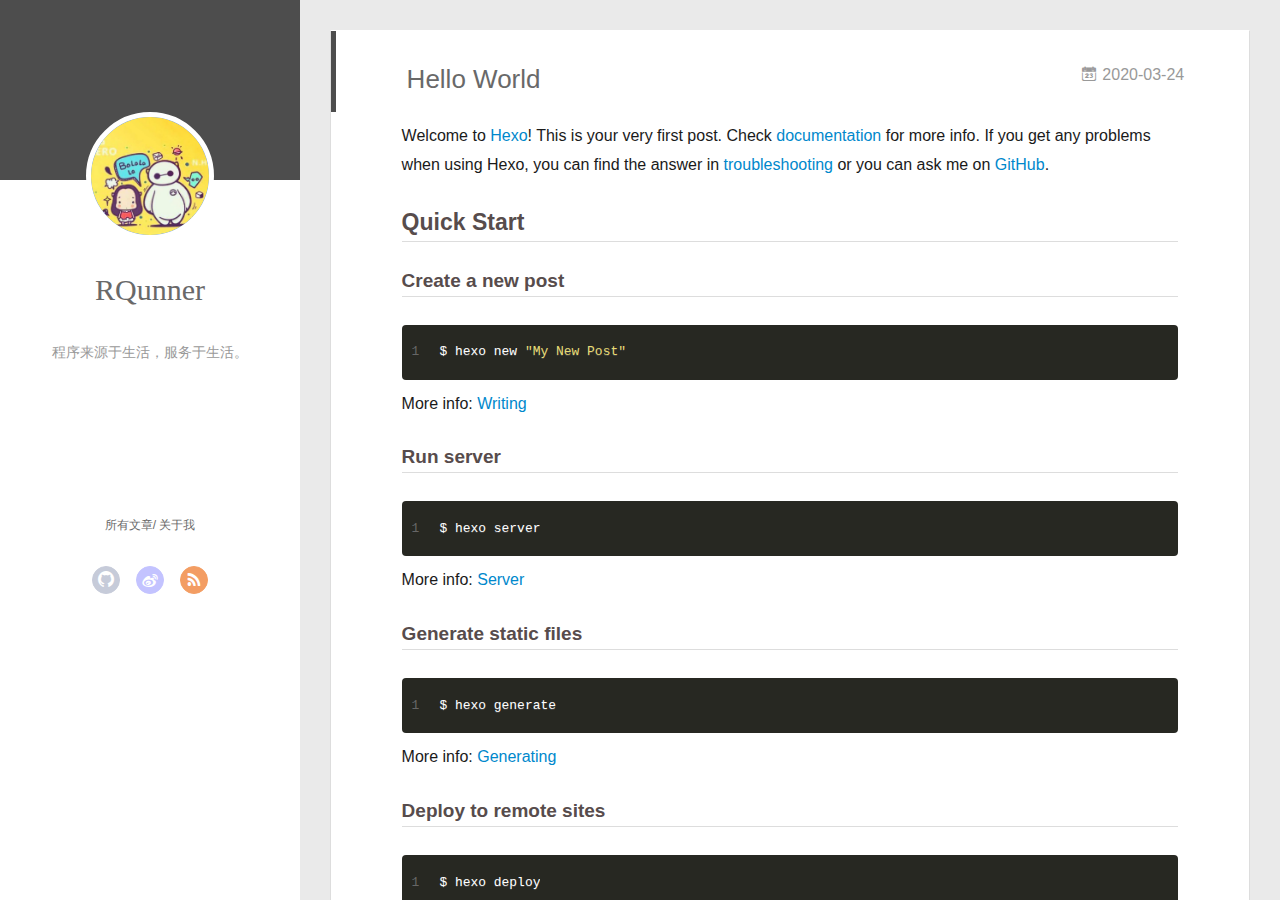
==== index.html @ 6fa1a035 "Site updated: 2020-03-24 21:52:52" ====
<!DOCTYPE html>
<html>
<head>
  <meta charset="utf-8">
  
  <meta name="renderer" content="webkit">
  <meta http-equiv="X-UA-Compatible" content="IE=edge" >
  <link rel="dns-prefetch" href="http://yoursite.com">
  <title>Qblog</title>
  <meta name="viewport" content="width=device-width, initial-scale=1, maximum-scale=1">
  <meta name="description" content="问心无愧，做自己该做的事情">
<meta property="og:type" content="website">
<meta property="og:title" content="Qblog">
<meta property="og:url" content="http://yoursite.com/index.html">
<meta property="og:site_name" content="Qblog">
<meta property="og:description" content="问心无愧，做自己该做的事情">
<meta property="article:author" content="RQunner">
<meta property="article:tag" content="Python">
<meta property="article:tag" content=" iOS">
<meta name="twitter:card" content="summary">
  
    <link rel="alternative" href="/atom.xml" title="Qblog" type="application/atom+xml">
  
  
    <link rel="icon" href="/assets/logo.jpeg">
  
  <link rel="stylesheet" type="text/css" href="/./main.0cf68a.css">
  <style type="text/css">
  
    #container.show {
      background: linear-gradient(200deg,#a0cfe4,#e8c37e);
    }
  </style>
  

  
<script>
var _hmt = _hmt || [];
(function() {
	var hm = document.createElement("script");
	hm.src = "https://hm.baidu.com/hm.js?a30844fa2bcbce0a9e001fe06cefeddf";
	var s = document.getElementsByTagName("script")[0]; 
	s.parentNode.insertBefore(hm, s);
})();
</script>


<meta name="generator" content="Hexo 4.2.0"></head>

<body>
  <div id="container" q-class="show:isCtnShow">
    <canvas id="anm-canvas" class="anm-canvas"></canvas>
    <div class="left-col" q-class="show:isShow">
      
<div class="overlay" style="background: #4d4d4d"></div>
<div class="intrude-less">
	<header id="header" class="inner">
		<a href="/" class="profilepic">
			<img src="/assets/logo.jpeg" class="js-avatar">
		</a>
		<hgroup>
		  <h1 class="header-author"><a href="/">RQunner</a></h1>
		</hgroup>
		
		<p class="header-subtitle">程序来源于生活，服务于生活。</p>
		

		<nav class="header-menu">
			<ul>
			
			</ul>
		</nav>
		<nav class="header-smart-menu">
    		
    			
    			<a q-on="click: openSlider(e, 'innerArchive')" href="javascript:void(0)">所有文章</a>
    			
            
    			
    			<a q-on="click: openSlider(e, 'aboutme')" href="javascript:void(0)">关于我</a>
    			
            
		</nav>
		<nav class="header-nav">
			<div class="social">
				
					<a class="github" target="_blank" href="https://github.com" title="github"><i class="icon-github"></i></a>
		        
					<a class="weibo" target="_blank" href="http://weibo.com" title="weibo"><i class="icon-weibo"></i></a>
		        
					<a class="rss" target="_blank" href="/atom.xml" title="rss"><i class="icon-rss"></i></a>
		        
			</div>
		</nav>
	</header>		
</div>

    </div>
    <div class="mid-col" q-class="show:isShow,hide:isShow|isFalse">
      
<nav id="mobile-nav">
  	<div class="overlay js-overlay" style="background: #4d4d4d"></div>
	<div class="btnctn js-mobile-btnctn">
  		<div class="slider-trigger list" q-on="click: openSlider(e)"><i class="icon icon-sort"></i></div>
	</div>
	<div class="intrude-less">
		<header id="header" class="inner">
			<div class="profilepic">
				<img src="/assets/logo.jpeg" class="js-avatar">
			</div>
			<hgroup>
			  <h1 class="header-author js-header-author">RQunner</h1>
			</hgroup>
			
			<p class="header-subtitle"><i class="icon icon-quo-left"></i>程序来源于生活，服务于生活。<i class="icon icon-quo-right"></i></p>
			
			
			
			
			
			<nav class="header-nav">
				<div class="social">
					
						<a class="github" target="_blank" href="https://github.com" title="github"><i class="icon-github"></i></a>
			        
						<a class="weibo" target="_blank" href="http://weibo.com" title="weibo"><i class="icon-weibo"></i></a>
			        
						<a class="rss" target="_blank" href="/atom.xml" title="rss"><i class="icon-rss"></i></a>
			        
				</div>
			</nav>

			<nav class="header-menu js-header-menu">
				<ul style="width: 50%">
				
				
				</ul>
			</nav>
		</header>				
	</div>
	<div class="mobile-mask" style="display:none" q-show="isShow"></div>
</nav>

      <div id="wrapper" class="body-wrap">
        <div class="menu-l">
          <div class="canvas-wrap">
            <canvas data-colors="#eaeaea" data-sectionHeight="100" data-contentId="js-content" id="myCanvas1" class="anm-canvas"></canvas>
          </div>
          <div id="js-content" class="content-ll">
            
  
    <article id="post-hello-world" class="article article-type-post  article-index" itemscope itemprop="blogPost">
  <div class="article-inner">
    
      <header class="article-header">
        
  
    <h1 itemprop="name">
      <a class="article-title" href="/2020/03/24/hello-world/">Hello World</a>
    </h1>
  

        
        <a href="/2020/03/24/hello-world/" class="archive-article-date">
  	<time datetime="2020-03-24T13:20:45.000Z" itemprop="datePublished"><i class="icon-calendar icon"></i>2020-03-24</time>
</a>
        
      </header>
    
    <div class="article-entry" itemprop="articleBody">
      
        <p>Welcome to <a href="https://hexo.io/" target="_blank" rel="noopener">Hexo</a>! This is your very first post. Check <a href="https://hexo.io/docs/" target="_blank" rel="noopener">documentation</a> for more info. If you get any problems when using Hexo, you can find the answer in <a href="https://hexo.io/docs/troubleshooting.html" target="_blank" rel="noopener">troubleshooting</a> or you can ask me on <a href="https://github.com/hexojs/hexo/issues" target="_blank" rel="noopener">GitHub</a>.</p>
<h2 id="Quick-Start"><a href="#Quick-Start" class="headerlink" title="Quick Start"></a>Quick Start</h2><h3 id="Create-a-new-post"><a href="#Create-a-new-post" class="headerlink" title="Create a new post"></a>Create a new post</h3><figure class="highlight bash"><table><tr><td class="gutter"><pre><span class="line">1</span><br></pre></td><td class="code"><pre><span class="line">$ hexo new <span class="string">"My New Post"</span></span><br></pre></td></tr></table></figure>

<p>More info: <a href="https://hexo.io/docs/writing.html" target="_blank" rel="noopener">Writing</a></p>
<h3 id="Run-server"><a href="#Run-server" class="headerlink" title="Run server"></a>Run server</h3><figure class="highlight bash"><table><tr><td class="gutter"><pre><span class="line">1</span><br></pre></td><td class="code"><pre><span class="line">$ hexo server</span><br></pre></td></tr></table></figure>

<p>More info: <a href="https://hexo.io/docs/server.html" target="_blank" rel="noopener">Server</a></p>
<h3 id="Generate-static-files"><a href="#Generate-static-files" class="headerlink" title="Generate static files"></a>Generate static files</h3><figure class="highlight bash"><table><tr><td class="gutter"><pre><span class="line">1</span><br></pre></td><td class="code"><pre><span class="line">$ hexo generate</span><br></pre></td></tr></table></figure>

<p>More info: <a href="https://hexo.io/docs/generating.html" target="_blank" rel="noopener">Generating</a></p>
<h3 id="Deploy-to-remote-sites"><a href="#Deploy-to-remote-sites" class="headerlink" title="Deploy to remote sites"></a>Deploy to remote sites</h3><figure class="highlight bash"><table><tr><td class="gutter"><pre><span class="line">1</span><br></pre></td><td class="code"><pre><span class="line">$ hexo deploy</span><br></pre></td></tr></table></figure>

<p>More info: <a href="https://hexo.io/docs/one-command-deployment.html" target="_blank" rel="noopener">Deployment</a></p>

      

      
    </div>
    <div class="article-info article-info-index">
      
      
      

      
        <p class="article-more-link">
          <a class="article-more-a" href="/2020/03/24/hello-world/">展开全文 >></a>
        </p>
      

      
      <div class="clearfix"></div>
    </div>
  </div>
</article>

<aside class="wrap-side-operation">
    <div class="mod-side-operation">
        
        <div class="jump-container" id="js-jump-container" style="display:none;">
            <a href="javascript:void(0)" class="mod-side-operation__jump-to-top">
                <i class="icon-font icon-back"></i>
            </a>
            <div id="js-jump-plan-container" class="jump-plan-container" style="top: -11px;">
                <i class="icon-font icon-plane jump-plane"></i>
            </div>
        </div>
        
        
    </div>
</aside>




  
  


          </div>
        </div>
      </div>
      <footer id="footer">
  <div class="outer">
    <div id="footer-info">
    	<div class="footer-left">
    		&copy; 2020 RQunner
    	</div>
      	<div class="footer-right">
      		<a href="http://hexo.io/" target="_blank">Hexo</a>  Theme <a href="https://github.com/litten/hexo-theme-yilia" target="_blank">Yilia</a> by Litten
      	</div>
    </div>
  </div>
</footer>
    </div>
    <script>
	var yiliaConfig = {
		mathjax: true,
		isHome: true,
		isPost: false,
		isArchive: false,
		isTag: false,
		isCategory: false,
		open_in_new: false,
		toc_hide_index: true,
		root: "/",
		innerArchive: true,
		showTags: false
	}
</script>

<script>!function(t){function n(e){if(r[e])return r[e].exports;var i=r[e]={exports:{},id:e,loaded:!1};return t[e].call(i.exports,i,i.exports,n),i.loaded=!0,i.exports}var r={};n.m=t,n.c=r,n.p="./",n(0)}([function(t,n,r){r(195),t.exports=r(191)},function(t,n,r){var e=r(3),i=r(52),o=r(27),u=r(28),c=r(53),f="prototype",a=function(t,n,r){var s,l,h,v,p=t&a.F,d=t&a.G,y=t&a.S,g=t&a.P,b=t&a.B,m=d?e:y?e[n]||(e[n]={}):(e[n]||{})[f],x=d?i:i[n]||(i[n]={}),w=x[f]||(x[f]={});d&&(r=n);for(s in r)l=!p&&m&&void 0!==m[s],h=(l?m:r)[s],v=b&&l?c(h,e):g&&"function"==typeof h?c(Function.call,h):h,m&&u(m,s,h,t&a.U),x[s]!=h&&o(x,s,v),g&&w[s]!=h&&(w[s]=h)};e.core=i,a.F=1,a.G=2,a.S=4,a.P=8,a.B=16,a.W=32,a.U=64,a.R=128,t.exports=a},function(t,n,r){var e=r(6);t.exports=function(t){if(!e(t))throw TypeError(t+" is not an object!");return t}},function(t,n){var r=t.exports="undefined"!=typeof window&&window.Math==Math?window:"undefined"!=typeof self&&self.Math==Math?self:Function("return this")();"number"==typeof __g&&(__g=r)},function(t,n){t.exports=function(t){try{return!!t()}catch(t){return!0}}},function(t,n){var r=t.exports="undefined"!=typeof window&&window.Math==Math?window:"undefined"!=typeof self&&self.Math==Math?self:Function("return this")();"number"==typeof __g&&(__g=r)},function(t,n){t.exports=function(t){return"object"==typeof t?null!==t:"function"==typeof t}},function(t,n,r){var e=r(126)("wks"),i=r(76),o=r(3).Symbol,u="function"==typeof o;(t.exports=function(t){return e[t]||(e[t]=u&&o[t]||(u?o:i)("Symbol."+t))}).store=e},function(t,n){var r={}.hasOwnProperty;t.exports=function(t,n){return r.call(t,n)}},function(t,n,r){var e=r(94),i=r(33);t.exports=function(t){return e(i(t))}},function(t,n,r){t.exports=!r(4)(function(){return 7!=Object.defineProperty({},"a",{get:function(){return 7}}).a})},function(t,n,r){var e=r(2),i=r(167),o=r(50),u=Object.defineProperty;n.f=r(10)?Object.defineProperty:function(t,n,r){if(e(t),n=o(n,!0),e(r),i)try{return u(t,n,r)}catch(t){}if("get"in r||"set"in r)throw TypeError("Accessors not supported!");return"value"in r&&(t[n]=r.value),t}},function(t,n,r){t.exports=!r(18)(function(){return 7!=Object.defineProperty({},"a",{get:function(){return 7}}).a})},function(t,n,r){var e=r(14),i=r(22);t.exports=r(12)?function(t,n,r){return e.f(t,n,i(1,r))}:function(t,n,r){return t[n]=r,t}},function(t,n,r){var e=r(20),i=r(58),o=r(42),u=Object.defineProperty;n.f=r(12)?Object.defineProperty:function(t,n,r){if(e(t),n=o(n,!0),e(r),i)try{return u(t,n,r)}catch(t){}if("get"in r||"set"in r)throw TypeError("Accessors not supported!");return"value"in r&&(t[n]=r.value),t}},function(t,n,r){var e=r(40)("wks"),i=r(23),o=r(5).Symbol,u="function"==typeof o;(t.exports=function(t){return e[t]||(e[t]=u&&o[t]||(u?o:i)("Symbol."+t))}).store=e},function(t,n,r){var e=r(67),i=Math.min;t.exports=function(t){return t>0?i(e(t),9007199254740991):0}},function(t,n,r){var e=r(46);t.exports=function(t){return Object(e(t))}},function(t,n){t.exports=function(t){try{return!!t()}catch(t){return!0}}},function(t,n,r){var e=r(63),i=r(34);t.exports=Object.keys||function(t){return e(t,i)}},function(t,n,r){var e=r(21);t.exports=function(t){if(!e(t))throw TypeError(t+" is not an object!");return t}},function(t,n){t.exports=function(t){return"object"==typeof t?null!==t:"function"==typeof t}},function(t,n){t.exports=function(t,n){return{enumerable:!(1&t),configurable:!(2&t),writable:!(4&t),value:n}}},function(t,n){var r=0,e=Math.random();t.exports=function(t){return"Symbol(".concat(void 0===t?"":t,")_",(++r+e).toString(36))}},function(t,n){var r={}.hasOwnProperty;t.exports=function(t,n){return r.call(t,n)}},function(t,n){var r=t.exports={version:"2.4.0"};"number"==typeof __e&&(__e=r)},function(t,n){t.exports=function(t){if("function"!=typeof t)throw TypeError(t+" is not a function!");return t}},function(t,n,r){var e=r(11),i=r(66);t.exports=r(10)?function(t,n,r){return e.f(t,n,i(1,r))}:function(t,n,r){return t[n]=r,t}},function(t,n,r){var e=r(3),i=r(27),o=r(24),u=r(76)("src"),c="toString",f=Function[c],a=(""+f).split(c);r(52).inspectSource=function(t){return f.call(t)},(t.exports=function(t,n,r,c){var f="function"==typeof r;f&&(o(r,"name")||i(r,"name",n)),t[n]!==r&&(f&&(o(r,u)||i(r,u,t[n]?""+t[n]:a.join(String(n)))),t===e?t[n]=r:c?t[n]?t[n]=r:i(t,n,r):(delete t[n],i(t,n,r)))})(Function.prototype,c,function(){return"function"==typeof this&&this[u]||f.call(this)})},function(t,n,r){var e=r(1),i=r(4),o=r(46),u=function(t,n,r,e){var i=String(o(t)),u="<"+n;return""!==r&&(u+=" "+r+'="'+String(e).replace(/"/g,"&quot;")+'"'),u+">"+i+"</"+n+">"};t.exports=function(t,n){var r={};r[t]=n(u),e(e.P+e.F*i(function(){var n=""[t]('"');return n!==n.toLowerCase()||n.split('"').length>3}),"String",r)}},function(t,n,r){var e=r(115),i=r(46);t.exports=function(t){return e(i(t))}},function(t,n,r){var e=r(116),i=r(66),o=r(30),u=r(50),c=r(24),f=r(167),a=Object.getOwnPropertyDescriptor;n.f=r(10)?a:function(t,n){if(t=o(t),n=u(n,!0),f)try{return a(t,n)}catch(t){}if(c(t,n))return i(!e.f.call(t,n),t[n])}},function(t,n,r){var e=r(24),i=r(17),o=r(145)("IE_PROTO"),u=Object.prototype;t.exports=Object.getPrototypeOf||function(t){return t=i(t),e(t,o)?t[o]:"function"==typeof t.constructor&&t instanceof t.constructor?t.constructor.prototype:t instanceof Object?u:null}},function(t,n){t.exports=function(t){if(void 0==t)throw TypeError("Can't call method on  "+t);return t}},function(t,n){t.exports="constructor,hasOwnProperty,isPrototypeOf,propertyIsEnumerable,toLocaleString,toString,valueOf".split(",")},function(t,n){t.exports={}},function(t,n){t.exports=!0},function(t,n){n.f={}.propertyIsEnumerable},function(t,n,r){var e=r(14).f,i=r(8),o=r(15)("toStringTag");t.exports=function(t,n,r){t&&!i(t=r?t:t.prototype,o)&&e(t,o,{configurable:!0,value:n})}},function(t,n,r){var e=r(40)("keys"),i=r(23);t.exports=function(t){return e[t]||(e[t]=i(t))}},function(t,n,r){var e=r(5),i="__core-js_shared__",o=e[i]||(e[i]={});t.exports=function(t){return o[t]||(o[t]={})}},function(t,n){var r=Math.ceil,e=Math.floor;t.exports=function(t){return isNaN(t=+t)?0:(t>0?e:r)(t)}},function(t,n,r){var e=r(21);t.exports=function(t,n){if(!e(t))return t;var r,i;if(n&&"function"==typeof(r=t.toString)&&!e(i=r.call(t)))return i;if("function"==typeof(r=t.valueOf)&&!e(i=r.call(t)))return i;if(!n&&"function"==typeof(r=t.toString)&&!e(i=r.call(t)))return i;throw TypeError("Can't convert object to primitive value")}},function(t,n,r){var e=r(5),i=r(25),o=r(36),u=r(44),c=r(14).f;t.exports=function(t){var n=i.Symbol||(i.Symbol=o?{}:e.Symbol||{});"_"==t.charAt(0)||t in n||c(n,t,{value:u.f(t)})}},function(t,n,r){n.f=r(15)},function(t,n){var r={}.toString;t.exports=function(t){return r.call(t).slice(8,-1)}},function(t,n){t.exports=function(t){if(void 0==t)throw TypeError("Can't call method on  "+t);return t}},function(t,n,r){var e=r(4);t.exports=function(t,n){return!!t&&e(function(){n?t.call(null,function(){},1):t.call(null)})}},function(t,n,r){var e=r(53),i=r(115),o=r(17),u=r(16),c=r(203);t.exports=function(t,n){var r=1==t,f=2==t,a=3==t,s=4==t,l=6==t,h=5==t||l,v=n||c;return function(n,c,p){for(var d,y,g=o(n),b=i(g),m=e(c,p,3),x=u(b.length),w=0,S=r?v(n,x):f?v(n,0):void 0;x>w;w++)if((h||w in b)&&(d=b[w],y=m(d,w,g),t))if(r)S[w]=y;else if(y)switch(t){case 3:return!0;case 5:return d;case 6:return w;case 2:S.push(d)}else if(s)return!1;return l?-1:a||s?s:S}}},function(t,n,r){var e=r(1),i=r(52),o=r(4);t.exports=function(t,n){var r=(i.Object||{})[t]||Object[t],u={};u[t]=n(r),e(e.S+e.F*o(function(){r(1)}),"Object",u)}},function(t,n,r){var e=r(6);t.exports=function(t,n){if(!e(t))return t;var r,i;if(n&&"function"==typeof(r=t.toString)&&!e(i=r.call(t)))return i;if("function"==typeof(r=t.valueOf)&&!e(i=r.call(t)))return i;if(!n&&"function"==typeof(r=t.toString)&&!e(i=r.call(t)))return i;throw TypeError("Can't convert object to primitive value")}},function(t,n,r){var e=r(5),i=r(25),o=r(91),u=r(13),c="prototype",f=function(t,n,r){var a,s,l,h=t&f.F,v=t&f.G,p=t&f.S,d=t&f.P,y=t&f.B,g=t&f.W,b=v?i:i[n]||(i[n]={}),m=b[c],x=v?e:p?e[n]:(e[n]||{})[c];v&&(r=n);for(a in r)(s=!h&&x&&void 0!==x[a])&&a in b||(l=s?x[a]:r[a],b[a]=v&&"function"!=typeof x[a]?r[a]:y&&s?o(l,e):g&&x[a]==l?function(t){var n=function(n,r,e){if(this instanceof t){switch(arguments.length){case 0:return new t;case 1:return new t(n);case 2:return new t(n,r)}return new t(n,r,e)}return t.apply(this,arguments)};return n[c]=t[c],n}(l):d&&"function"==typeof l?o(Function.call,l):l,d&&((b.virtual||(b.virtual={}))[a]=l,t&f.R&&m&&!m[a]&&u(m,a,l)))};f.F=1,f.G=2,f.S=4,f.P=8,f.B=16,f.W=32,f.U=64,f.R=128,t.exports=f},function(t,n){var r=t.exports={version:"2.4.0"};"number"==typeof __e&&(__e=r)},function(t,n,r){var e=r(26);t.exports=function(t,n,r){if(e(t),void 0===n)return t;switch(r){case 1:return function(r){return t.call(n,r)};case 2:return function(r,e){return t.call(n,r,e)};case 3:return function(r,e,i){return t.call(n,r,e,i)}}return function(){return t.apply(n,arguments)}}},function(t,n,r){var e=r(183),i=r(1),o=r(126)("metadata"),u=o.store||(o.store=new(r(186))),c=function(t,n,r){var i=u.get(t);if(!i){if(!r)return;u.set(t,i=new e)}var o=i.get(n);if(!o){if(!r)return;i.set(n,o=new e)}return o},f=function(t,n,r){var e=c(n,r,!1);return void 0!==e&&e.has(t)},a=function(t,n,r){var e=c(n,r,!1);return void 0===e?void 0:e.get(t)},s=function(t,n,r,e){c(r,e,!0).set(t,n)},l=function(t,n){var r=c(t,n,!1),e=[];return r&&r.forEach(function(t,n){e.push(n)}),e},h=function(t){return void 0===t||"symbol"==typeof t?t:String(t)},v=function(t){i(i.S,"Reflect",t)};t.exports={store:u,map:c,has:f,get:a,set:s,keys:l,key:h,exp:v}},function(t,n,r){"use strict";if(r(10)){var e=r(69),i=r(3),o=r(4),u=r(1),c=r(127),f=r(152),a=r(53),s=r(68),l=r(66),h=r(27),v=r(73),p=r(67),d=r(16),y=r(75),g=r(50),b=r(24),m=r(180),x=r(114),w=r(6),S=r(17),_=r(137),O=r(70),E=r(32),P=r(71).f,j=r(154),F=r(76),M=r(7),A=r(48),N=r(117),T=r(146),I=r(155),k=r(80),L=r(123),R=r(74),C=r(130),D=r(160),U=r(11),W=r(31),G=U.f,B=W.f,V=i.RangeError,z=i.TypeError,q=i.Uint8Array,K="ArrayBuffer",J="Shared"+K,Y="BYTES_PER_ELEMENT",H="prototype",$=Array[H],X=f.ArrayBuffer,Q=f.DataView,Z=A(0),tt=A(2),nt=A(3),rt=A(4),et=A(5),it=A(6),ot=N(!0),ut=N(!1),ct=I.values,ft=I.keys,at=I.entries,st=$.lastIndexOf,lt=$.reduce,ht=$.reduceRight,vt=$.join,pt=$.sort,dt=$.slice,yt=$.toString,gt=$.toLocaleString,bt=M("iterator"),mt=M("toStringTag"),xt=F("typed_constructor"),wt=F("def_constructor"),St=c.CONSTR,_t=c.TYPED,Ot=c.VIEW,Et="Wrong length!",Pt=A(1,function(t,n){return Tt(T(t,t[wt]),n)}),jt=o(function(){return 1===new q(new Uint16Array([1]).buffer)[0]}),Ft=!!q&&!!q[H].set&&o(function(){new q(1).set({})}),Mt=function(t,n){if(void 0===t)throw z(Et);var r=+t,e=d(t);if(n&&!m(r,e))throw V(Et);return e},At=function(t,n){var r=p(t);if(r<0||r%n)throw V("Wrong offset!");return r},Nt=function(t){if(w(t)&&_t in t)return t;throw z(t+" is not a typed array!")},Tt=function(t,n){if(!(w(t)&&xt in t))throw z("It is not a typed array constructor!");return new t(n)},It=function(t,n){return kt(T(t,t[wt]),n)},kt=function(t,n){for(var r=0,e=n.length,i=Tt(t,e);e>r;)i[r]=n[r++];return i},Lt=function(t,n,r){G(t,n,{get:function(){return this._d[r]}})},Rt=function(t){var n,r,e,i,o,u,c=S(t),f=arguments.length,s=f>1?arguments[1]:void 0,l=void 0!==s,h=j(c);if(void 0!=h&&!_(h)){for(u=h.call(c),e=[],n=0;!(o=u.next()).done;n++)e.push(o.value);c=e}for(l&&f>2&&(s=a(s,arguments[2],2)),n=0,r=d(c.length),i=Tt(this,r);r>n;n++)i[n]=l?s(c[n],n):c[n];return i},Ct=function(){for(var t=0,n=arguments.length,r=Tt(this,n);n>t;)r[t]=arguments[t++];return r},Dt=!!q&&o(function(){gt.call(new q(1))}),Ut=function(){return gt.apply(Dt?dt.call(Nt(this)):Nt(this),arguments)},Wt={copyWithin:function(t,n){return D.call(Nt(this),t,n,arguments.length>2?arguments[2]:void 0)},every:function(t){return rt(Nt(this),t,arguments.length>1?arguments[1]:void 0)},fill:function(t){return C.apply(Nt(this),arguments)},filter:function(t){return It(this,tt(Nt(this),t,arguments.length>1?arguments[1]:void 0))},find:function(t){return et(Nt(this),t,arguments.length>1?arguments[1]:void 0)},findIndex:function(t){return it(Nt(this),t,arguments.length>1?arguments[1]:void 0)},forEach:function(t){Z(Nt(this),t,arguments.length>1?arguments[1]:void 0)},indexOf:function(t){return ut(Nt(this),t,arguments.length>1?arguments[1]:void 0)},includes:function(t){return ot(Nt(this),t,arguments.length>1?arguments[1]:void 0)},join:function(t){return vt.apply(Nt(this),arguments)},lastIndexOf:function(t){return st.apply(Nt(this),arguments)},map:function(t){return Pt(Nt(this),t,arguments.length>1?arguments[1]:void 0)},reduce:function(t){return lt.apply(Nt(this),arguments)},reduceRight:function(t){return ht.apply(Nt(this),arguments)},reverse:function(){for(var t,n=this,r=Nt(n).length,e=Math.floor(r/2),i=0;i<e;)t=n[i],n[i++]=n[--r],n[r]=t;return n},some:function(t){return nt(Nt(this),t,arguments.length>1?arguments[1]:void 0)},sort:function(t){return pt.call(Nt(this),t)},subarray:function(t,n){var r=Nt(this),e=r.length,i=y(t,e);return new(T(r,r[wt]))(r.buffer,r.byteOffset+i*r.BYTES_PER_ELEMENT,d((void 0===n?e:y(n,e))-i))}},Gt=function(t,n){return It(this,dt.call(Nt(this),t,n))},Bt=function(t){Nt(this);var n=At(arguments[1],1),r=this.length,e=S(t),i=d(e.length),o=0;if(i+n>r)throw V(Et);for(;o<i;)this[n+o]=e[o++]},Vt={entries:function(){return at.call(Nt(this))},keys:function(){return ft.call(Nt(this))},values:function(){return ct.call(Nt(this))}},zt=function(t,n){return w(t)&&t[_t]&&"symbol"!=typeof n&&n in t&&String(+n)==String(n)},qt=function(t,n){return zt(t,n=g(n,!0))?l(2,t[n]):B(t,n)},Kt=function(t,n,r){return!(zt(t,n=g(n,!0))&&w(r)&&b(r,"value"))||b(r,"get")||b(r,"set")||r.configurable||b(r,"writable")&&!r.writable||b(r,"enumerable")&&!r.enumerable?G(t,n,r):(t[n]=r.value,t)};St||(W.f=qt,U.f=Kt),u(u.S+u.F*!St,"Object",{getOwnPropertyDescriptor:qt,defineProperty:Kt}),o(function(){yt.call({})})&&(yt=gt=function(){return vt.call(this)});var Jt=v({},Wt);v(Jt,Vt),h(Jt,bt,Vt.values),v(Jt,{slice:Gt,set:Bt,constructor:function(){},toString:yt,toLocaleString:Ut}),Lt(Jt,"buffer","b"),Lt(Jt,"byteOffset","o"),Lt(Jt,"byteLength","l"),Lt(Jt,"length","e"),G(Jt,mt,{get:function(){return this[_t]}}),t.exports=function(t,n,r,f){f=!!f;var a=t+(f?"Clamped":"")+"Array",l="Uint8Array"!=a,v="get"+t,p="set"+t,y=i[a],g=y||{},b=y&&E(y),m=!y||!c.ABV,S={},_=y&&y[H],j=function(t,r){var e=t._d;return e.v[v](r*n+e.o,jt)},F=function(t,r,e){var i=t._d;f&&(e=(e=Math.round(e))<0?0:e>255?255:255&e),i.v[p](r*n+i.o,e,jt)},M=function(t,n){G(t,n,{get:function(){return j(this,n)},set:function(t){return F(this,n,t)},enumerable:!0})};m?(y=r(function(t,r,e,i){s(t,y,a,"_d");var o,u,c,f,l=0,v=0;if(w(r)){if(!(r instanceof X||(f=x(r))==K||f==J))return _t in r?kt(y,r):Rt.call(y,r);o=r,v=At(e,n);var p=r.byteLength;if(void 0===i){if(p%n)throw V(Et);if((u=p-v)<0)throw V(Et)}else if((u=d(i)*n)+v>p)throw V(Et);c=u/n}else c=Mt(r,!0),u=c*n,o=new X(u);for(h(t,"_d",{b:o,o:v,l:u,e:c,v:new Q(o)});l<c;)M(t,l++)}),_=y[H]=O(Jt),h(_,"constructor",y)):L(function(t){new y(null),new y(t)},!0)||(y=r(function(t,r,e,i){s(t,y,a);var o;return w(r)?r instanceof X||(o=x(r))==K||o==J?void 0!==i?new g(r,At(e,n),i):void 0!==e?new g(r,At(e,n)):new g(r):_t in r?kt(y,r):Rt.call(y,r):new g(Mt(r,l))}),Z(b!==Function.prototype?P(g).concat(P(b)):P(g),function(t){t in y||h(y,t,g[t])}),y[H]=_,e||(_.constructor=y));var A=_[bt],N=!!A&&("values"==A.name||void 0==A.name),T=Vt.values;h(y,xt,!0),h(_,_t,a),h(_,Ot,!0),h(_,wt,y),(f?new y(1)[mt]==a:mt in _)||G(_,mt,{get:function(){return a}}),S[a]=y,u(u.G+u.W+u.F*(y!=g),S),u(u.S,a,{BYTES_PER_ELEMENT:n,from:Rt,of:Ct}),Y in _||h(_,Y,n),u(u.P,a,Wt),R(a),u(u.P+u.F*Ft,a,{set:Bt}),u(u.P+u.F*!N,a,Vt),u(u.P+u.F*(_.toString!=yt),a,{toString:yt}),u(u.P+u.F*o(function(){new y(1).slice()}),a,{slice:Gt}),u(u.P+u.F*(o(function(){return[1,2].toLocaleString()!=new y([1,2]).toLocaleString()})||!o(function(){_.toLocaleString.call([1,2])})),a,{toLocaleString:Ut}),k[a]=N?A:T,e||N||h(_,bt,T)}}else t.exports=function(){}},function(t,n){var r={}.toString;t.exports=function(t){return r.call(t).slice(8,-1)}},function(t,n,r){var e=r(21),i=r(5).document,o=e(i)&&e(i.createElement);t.exports=function(t){return o?i.createElement(t):{}}},function(t,n,r){t.exports=!r(12)&&!r(18)(function(){return 7!=Object.defineProperty(r(57)("div"),"a",{get:function(){return 7}}).a})},function(t,n,r){"use strict";var e=r(36),i=r(51),o=r(64),u=r(13),c=r(8),f=r(35),a=r(96),s=r(38),l=r(103),h=r(15)("iterator"),v=!([].keys&&"next"in[].keys()),p="keys",d="values",y=function(){return this};t.exports=function(t,n,r,g,b,m,x){a(r,n,g);var w,S,_,O=function(t){if(!v&&t in F)return F[t];switch(t){case p:case d:return function(){return new r(this,t)}}return function(){return new r(this,t)}},E=n+" Iterator",P=b==d,j=!1,F=t.prototype,M=F[h]||F["@@iterator"]||b&&F[b],A=M||O(b),N=b?P?O("entries"):A:void 0,T="Array"==n?F.entries||M:M;if(T&&(_=l(T.call(new t)))!==Object.prototype&&(s(_,E,!0),e||c(_,h)||u(_,h,y)),P&&M&&M.name!==d&&(j=!0,A=function(){return M.call(this)}),e&&!x||!v&&!j&&F[h]||u(F,h,A),f[n]=A,f[E]=y,b)if(w={values:P?A:O(d),keys:m?A:O(p),entries:N},x)for(S in w)S in F||o(F,S,w[S]);else i(i.P+i.F*(v||j),n,w);return w}},function(t,n,r){var e=r(20),i=r(100),o=r(34),u=r(39)("IE_PROTO"),c=function(){},f="prototype",a=function(){var t,n=r(57)("iframe"),e=o.length;for(n.style.display="none",r(93).appendChild(n),n.src="javascript:",t=n.contentWindow.document,t.open(),t.write("<script>document.F=Object<\/script>"),t.close(),a=t.F;e--;)delete a[f][o[e]];return a()};t.exports=Object.create||function(t,n){var r;return null!==t?(c[f]=e(t),r=new c,c[f]=null,r[u]=t):r=a(),void 0===n?r:i(r,n)}},function(t,n,r){var e=r(63),i=r(34).concat("length","prototype");n.f=Object.getOwnPropertyNames||function(t){return e(t,i)}},function(t,n){n.f=Object.getOwnPropertySymbols},function(t,n,r){var e=r(8),i=r(9),o=r(90)(!1),u=r(39)("IE_PROTO");t.exports=function(t,n){var r,c=i(t),f=0,a=[];for(r in c)r!=u&&e(c,r)&&a.push(r);for(;n.length>f;)e(c,r=n[f++])&&(~o(a,r)||a.push(r));return a}},function(t,n,r){t.exports=r(13)},function(t,n,r){var e=r(76)("meta"),i=r(6),o=r(24),u=r(11).f,c=0,f=Object.isExtensible||function(){return!0},a=!r(4)(function(){return f(Object.preventExtensions({}))}),s=function(t){u(t,e,{value:{i:"O"+ ++c,w:{}}})},l=function(t,n){if(!i(t))return"symbol"==typeof t?t:("string"==typeof t?"S":"P")+t;if(!o(t,e)){if(!f(t))return"F";if(!n)return"E";s(t)}return t[e].i},h=function(t,n){if(!o(t,e)){if(!f(t))return!0;if(!n)return!1;s(t)}return t[e].w},v=function(t){return a&&p.NEED&&f(t)&&!o(t,e)&&s(t),t},p=t.exports={KEY:e,NEED:!1,fastKey:l,getWeak:h,onFreeze:v}},function(t,n){t.exports=function(t,n){return{enumerable:!(1&t),configurable:!(2&t),writable:!(4&t),value:n}}},function(t,n){var r=Math.ceil,e=Math.floor;t.exports=function(t){return isNaN(t=+t)?0:(t>0?e:r)(t)}},function(t,n){t.exports=function(t,n,r,e){if(!(t instanceof n)||void 0!==e&&e in t)throw TypeError(r+": incorrect invocation!");return t}},function(t,n){t.exports=!1},function(t,n,r){var e=r(2),i=r(173),o=r(133),u=r(145)("IE_PROTO"),c=function(){},f="prototype",a=function(){var t,n=r(132)("iframe"),e=o.length;for(n.style.display="none",r(135).appendChild(n),n.src="javascript:",t=n.contentWindow.document,t.open(),t.write("<script>document.F=Object<\/script>"),t.close(),a=t.F;e--;)delete a[f][o[e]];return a()};t.exports=Object.create||function(t,n){var r;return null!==t?(c[f]=e(t),r=new c,c[f]=null,r[u]=t):r=a(),void 0===n?r:i(r,n)}},function(t,n,r){var e=r(175),i=r(133).concat("length","prototype");n.f=Object.getOwnPropertyNames||function(t){return e(t,i)}},function(t,n,r){var e=r(175),i=r(133);t.exports=Object.keys||function(t){return e(t,i)}},function(t,n,r){var e=r(28);t.exports=function(t,n,r){for(var i in n)e(t,i,n[i],r);return t}},function(t,n,r){"use strict";var e=r(3),i=r(11),o=r(10),u=r(7)("species");t.exports=function(t){var n=e[t];o&&n&&!n[u]&&i.f(n,u,{configurable:!0,get:function(){return this}})}},function(t,n,r){var e=r(67),i=Math.max,o=Math.min;t.exports=function(t,n){return t=e(t),t<0?i(t+n,0):o(t,n)}},function(t,n){var r=0,e=Math.random();t.exports=function(t){return"Symbol(".concat(void 0===t?"":t,")_",(++r+e).toString(36))}},function(t,n,r){var e=r(33);t.exports=function(t){return Object(e(t))}},function(t,n,r){var e=r(7)("unscopables"),i=Array.prototype;void 0==i[e]&&r(27)(i,e,{}),t.exports=function(t){i[e][t]=!0}},function(t,n,r){var e=r(53),i=r(169),o=r(137),u=r(2),c=r(16),f=r(154),a={},s={},n=t.exports=function(t,n,r,l,h){var v,p,d,y,g=h?function(){return t}:f(t),b=e(r,l,n?2:1),m=0;if("function"!=typeof g)throw TypeError(t+" is not iterable!");if(o(g)){for(v=c(t.length);v>m;m++)if((y=n?b(u(p=t[m])[0],p[1]):b(t[m]))===a||y===s)return y}else for(d=g.call(t);!(p=d.next()).done;)if((y=i(d,b,p.value,n))===a||y===s)return y};n.BREAK=a,n.RETURN=s},function(t,n){t.exports={}},function(t,n,r){var e=r(11).f,i=r(24),o=r(7)("toStringTag");t.exports=function(t,n,r){t&&!i(t=r?t:t.prototype,o)&&e(t,o,{configurable:!0,value:n})}},function(t,n,r){var e=r(1),i=r(46),o=r(4),u=r(150),c="["+u+"]",f="​",a=RegExp("^"+c+c+"*"),s=RegExp(c+c+"*$"),l=function(t,n,r){var i={},c=o(function(){return!!u[t]()||f[t]()!=f}),a=i[t]=c?n(h):u[t];r&&(i[r]=a),e(e.P+e.F*c,"String",i)},h=l.trim=function(t,n){return t=String(i(t)),1&n&&(t=t.replace(a,"")),2&n&&(t=t.replace(s,"")),t};t.exports=l},function(t,n,r){t.exports={default:r(86),__esModule:!0}},function(t,n,r){t.exports={default:r(87),__esModule:!0}},function(t,n,r){"use strict";function e(t){return t&&t.__esModule?t:{default:t}}n.__esModule=!0;var i=r(84),o=e(i),u=r(83),c=e(u),f="function"==typeof c.default&&"symbol"==typeof o.default?function(t){return typeof t}:function(t){return t&&"function"==typeof c.default&&t.constructor===c.default&&t!==c.default.prototype?"symbol":typeof t};n.default="function"==typeof c.default&&"symbol"===f(o.default)?function(t){return void 0===t?"undefined":f(t)}:function(t){return t&&"function"==typeof c.default&&t.constructor===c.default&&t!==c.default.prototype?"symbol":void 0===t?"undefined":f(t)}},function(t,n,r){r(110),r(108),r(111),r(112),t.exports=r(25).Symbol},function(t,n,r){r(109),r(113),t.exports=r(44).f("iterator")},function(t,n){t.exports=function(t){if("function"!=typeof t)throw TypeError(t+" is not a function!");return t}},function(t,n){t.exports=function(){}},function(t,n,r){var e=r(9),i=r(106),o=r(105);t.exports=function(t){return function(n,r,u){var c,f=e(n),a=i(f.length),s=o(u,a);if(t&&r!=r){for(;a>s;)if((c=f[s++])!=c)return!0}else for(;a>s;s++)if((t||s in f)&&f[s]===r)return t||s||0;return!t&&-1}}},function(t,n,r){var e=r(88);t.exports=function(t,n,r){if(e(t),void 0===n)return t;switch(r){case 1:return function(r){return t.call(n,r)};case 2:return function(r,e){return t.call(n,r,e)};case 3:return function(r,e,i){return t.call(n,r,e,i)}}return function(){return t.apply(n,arguments)}}},function(t,n,r){var e=r(19),i=r(62),o=r(37);t.exports=function(t){var n=e(t),r=i.f;if(r)for(var u,c=r(t),f=o.f,a=0;c.length>a;)f.call(t,u=c[a++])&&n.push(u);return n}},function(t,n,r){t.exports=r(5).document&&document.documentElement},function(t,n,r){var e=r(56);t.exports=Object("z").propertyIsEnumerable(0)?Object:function(t){return"String"==e(t)?t.split(""):Object(t)}},function(t,n,r){var e=r(56);t.exports=Array.isArray||function(t){return"Array"==e(t)}},function(t,n,r){"use strict";var e=r(60),i=r(22),o=r(38),u={};r(13)(u,r(15)("iterator"),function(){return this}),t.exports=function(t,n,r){t.prototype=e(u,{next:i(1,r)}),o(t,n+" Iterator")}},function(t,n){t.exports=function(t,n){return{value:n,done:!!t}}},function(t,n,r){var e=r(19),i=r(9);t.exports=function(t,n){for(var r,o=i(t),u=e(o),c=u.length,f=0;c>f;)if(o[r=u[f++]]===n)return r}},function(t,n,r){var e=r(23)("meta"),i=r(21),o=r(8),u=r(14).f,c=0,f=Object.isExtensible||function(){return!0},a=!r(18)(function(){return f(Object.preventExtensions({}))}),s=function(t){u(t,e,{value:{i:"O"+ ++c,w:{}}})},l=function(t,n){if(!i(t))return"symbol"==typeof t?t:("string"==typeof t?"S":"P")+t;if(!o(t,e)){if(!f(t))return"F";if(!n)return"E";s(t)}return t[e].i},h=function(t,n){if(!o(t,e)){if(!f(t))return!0;if(!n)return!1;s(t)}return t[e].w},v=function(t){return a&&p.NEED&&f(t)&&!o(t,e)&&s(t),t},p=t.exports={KEY:e,NEED:!1,fastKey:l,getWeak:h,onFreeze:v}},function(t,n,r){var e=r(14),i=r(20),o=r(19);t.exports=r(12)?Object.defineProperties:function(t,n){i(t);for(var r,u=o(n),c=u.length,f=0;c>f;)e.f(t,r=u[f++],n[r]);return t}},function(t,n,r){var e=r(37),i=r(22),o=r(9),u=r(42),c=r(8),f=r(58),a=Object.getOwnPropertyDescriptor;n.f=r(12)?a:function(t,n){if(t=o(t),n=u(n,!0),f)try{return a(t,n)}catch(t){}if(c(t,n))return i(!e.f.call(t,n),t[n])}},function(t,n,r){var e=r(9),i=r(61).f,o={}.toString,u="object"==typeof window&&window&&Object.getOwnPropertyNames?Object.getOwnPropertyNames(window):[],c=function(t){try{return i(t)}catch(t){return u.slice()}};t.exports.f=function(t){return u&&"[object Window]"==o.call(t)?c(t):i(e(t))}},function(t,n,r){var e=r(8),i=r(77),o=r(39)("IE_PROTO"),u=Object.prototype;t.exports=Object.getPrototypeOf||function(t){return t=i(t),e(t,o)?t[o]:"function"==typeof t.constructor&&t instanceof t.constructor?t.constructor.prototype:t instanceof Object?u:null}},function(t,n,r){var e=r(41),i=r(33);t.exports=function(t){return function(n,r){var o,u,c=String(i(n)),f=e(r),a=c.length;return f<0||f>=a?t?"":void 0:(o=c.charCodeAt(f),o<55296||o>56319||f+1===a||(u=c.charCodeAt(f+1))<56320||u>57343?t?c.charAt(f):o:t?c.slice(f,f+2):u-56320+(o-55296<<10)+65536)}}},function(t,n,r){var e=r(41),i=Math.max,o=Math.min;t.exports=function(t,n){return t=e(t),t<0?i(t+n,0):o(t,n)}},function(t,n,r){var e=r(41),i=Math.min;t.exports=function(t){return t>0?i(e(t),9007199254740991):0}},function(t,n,r){"use strict";var e=r(89),i=r(97),o=r(35),u=r(9);t.exports=r(59)(Array,"Array",function(t,n){this._t=u(t),this._i=0,this._k=n},function(){var t=this._t,n=this._k,r=this._i++;return!t||r>=t.length?(this._t=void 0,i(1)):"keys"==n?i(0,r):"values"==n?i(0,t[r]):i(0,[r,t[r]])},"values"),o.Arguments=o.Array,e("keys"),e("values"),e("entries")},function(t,n){},function(t,n,r){"use strict";var e=r(104)(!0);r(59)(String,"String",function(t){this._t=String(t),this._i=0},function(){var t,n=this._t,r=this._i;return r>=n.length?{value:void 0,done:!0}:(t=e(n,r),this._i+=t.length,{value:t,done:!1})})},function(t,n,r){"use strict";var e=r(5),i=r(8),o=r(12),u=r(51),c=r(64),f=r(99).KEY,a=r(18),s=r(40),l=r(38),h=r(23),v=r(15),p=r(44),d=r(43),y=r(98),g=r(92),b=r(95),m=r(20),x=r(9),w=r(42),S=r(22),_=r(60),O=r(102),E=r(101),P=r(14),j=r(19),F=E.f,M=P.f,A=O.f,N=e.Symbol,T=e.JSON,I=T&&T.stringify,k="prototype",L=v("_hidden"),R=v("toPrimitive"),C={}.propertyIsEnumerable,D=s("symbol-registry"),U=s("symbols"),W=s("op-symbols"),G=Object[k],B="function"==typeof N,V=e.QObject,z=!V||!V[k]||!V[k].findChild,q=o&&a(function(){return 7!=_(M({},"a",{get:function(){return M(this,"a",{value:7}).a}})).a})?function(t,n,r){var e=F(G,n);e&&delete G[n],M(t,n,r),e&&t!==G&&M(G,n,e)}:M,K=function(t){var n=U[t]=_(N[k]);return n._k=t,n},J=B&&"symbol"==typeof N.iterator?function(t){return"symbol"==typeof t}:function(t){return t instanceof N},Y=function(t,n,r){return t===G&&Y(W,n,r),m(t),n=w(n,!0),m(r),i(U,n)?(r.enumerable?(i(t,L)&&t[L][n]&&(t[L][n]=!1),r=_(r,{enumerable:S(0,!1)})):(i(t,L)||M(t,L,S(1,{})),t[L][n]=!0),q(t,n,r)):M(t,n,r)},H=function(t,n){m(t);for(var r,e=g(n=x(n)),i=0,o=e.length;o>i;)Y(t,r=e[i++],n[r]);return t},$=function(t,n){return void 0===n?_(t):H(_(t),n)},X=function(t){var n=C.call(this,t=w(t,!0));return!(this===G&&i(U,t)&&!i(W,t))&&(!(n||!i(this,t)||!i(U,t)||i(this,L)&&this[L][t])||n)},Q=function(t,n){if(t=x(t),n=w(n,!0),t!==G||!i(U,n)||i(W,n)){var r=F(t,n);return!r||!i(U,n)||i(t,L)&&t[L][n]||(r.enumerable=!0),r}},Z=function(t){for(var n,r=A(x(t)),e=[],o=0;r.length>o;)i(U,n=r[o++])||n==L||n==f||e.push(n);return e},tt=function(t){for(var n,r=t===G,e=A(r?W:x(t)),o=[],u=0;e.length>u;)!i(U,n=e[u++])||r&&!i(G,n)||o.push(U[n]);return o};B||(N=function(){if(this instanceof N)throw TypeError("Symbol is not a constructor!");var t=h(arguments.length>0?arguments[0]:void 0),n=function(r){this===G&&n.call(W,r),i(this,L)&&i(this[L],t)&&(this[L][t]=!1),q(this,t,S(1,r))};return o&&z&&q(G,t,{configurable:!0,set:n}),K(t)},c(N[k],"toString",function(){return this._k}),E.f=Q,P.f=Y,r(61).f=O.f=Z,r(37).f=X,r(62).f=tt,o&&!r(36)&&c(G,"propertyIsEnumerable",X,!0),p.f=function(t){return K(v(t))}),u(u.G+u.W+u.F*!B,{Symbol:N});for(var nt="hasInstance,isConcatSpreadable,iterator,match,replace,search,species,split,toPrimitive,toStringTag,unscopables".split(","),rt=0;nt.length>rt;)v(nt[rt++]);for(var nt=j(v.store),rt=0;nt.length>rt;)d(nt[rt++]);u(u.S+u.F*!B,"Symbol",{for:function(t){return i(D,t+="")?D[t]:D[t]=N(t)},keyFor:function(t){if(J(t))return y(D,t);throw TypeError(t+" is not a symbol!")},useSetter:function(){z=!0},useSimple:function(){z=!1}}),u(u.S+u.F*!B,"Object",{create:$,defineProperty:Y,defineProperties:H,getOwnPropertyDescriptor:Q,getOwnPropertyNames:Z,getOwnPropertySymbols:tt}),T&&u(u.S+u.F*(!B||a(function(){var t=N();return"[null]"!=I([t])||"{}"!=I({a:t})||"{}"!=I(Object(t))})),"JSON",{stringify:function(t){if(void 0!==t&&!J(t)){for(var n,r,e=[t],i=1;arguments.length>i;)e.push(arguments[i++]);return n=e[1],"function"==typeof n&&(r=n),!r&&b(n)||(n=function(t,n){if(r&&(n=r.call(this,t,n)),!J(n))return n}),e[1]=n,I.apply(T,e)}}}),N[k][R]||r(13)(N[k],R,N[k].valueOf),l(N,"Symbol"),l(Math,"Math",!0),l(e.JSON,"JSON",!0)},function(t,n,r){r(43)("asyncIterator")},function(t,n,r){r(43)("observable")},function(t,n,r){r(107);for(var e=r(5),i=r(13),o=r(35),u=r(15)("toStringTag"),c=["NodeList","DOMTokenList","MediaList","StyleSheetList","CSSRuleList"],f=0;f<5;f++){var a=c[f],s=e[a],l=s&&s.prototype;l&&!l[u]&&i(l,u,a),o[a]=o.Array}},function(t,n,r){var e=r(45),i=r(7)("toStringTag"),o="Arguments"==e(function(){return arguments}()),u=function(t,n){try{return t[n]}catch(t){}};t.exports=function(t){var n,r,c;return void 0===t?"Undefined":null===t?"Null":"string"==typeof(r=u(n=Object(t),i))?r:o?e(n):"Object"==(c=e(n))&&"function"==typeof n.callee?"Arguments":c}},function(t,n,r){var e=r(45);t.exports=Object("z").propertyIsEnumerable(0)?Object:function(t){return"String"==e(t)?t.split(""):Object(t)}},function(t,n){n.f={}.propertyIsEnumerable},function(t,n,r){var e=r(30),i=r(16),o=r(75);t.exports=function(t){return function(n,r,u){var c,f=e(n),a=i(f.length),s=o(u,a);if(t&&r!=r){for(;a>s;)if((c=f[s++])!=c)return!0}else for(;a>s;s++)if((t||s in f)&&f[s]===r)return t||s||0;return!t&&-1}}},function(t,n,r){"use strict";var e=r(3),i=r(1),o=r(28),u=r(73),c=r(65),f=r(79),a=r(68),s=r(6),l=r(4),h=r(123),v=r(81),p=r(136);t.exports=function(t,n,r,d,y,g){var b=e[t],m=b,x=y?"set":"add",w=m&&m.prototype,S={},_=function(t){var n=w[t];o(w,t,"delete"==t?function(t){return!(g&&!s(t))&&n.call(this,0===t?0:t)}:"has"==t?function(t){return!(g&&!s(t))&&n.call(this,0===t?0:t)}:"get"==t?function(t){return g&&!s(t)?void 0:n.call(this,0===t?0:t)}:"add"==t?function(t){return n.call(this,0===t?0:t),this}:function(t,r){return n.call(this,0===t?0:t,r),this})};if("function"==typeof m&&(g||w.forEach&&!l(function(){(new m).entries().next()}))){var O=new m,E=O[x](g?{}:-0,1)!=O,P=l(function(){O.has(1)}),j=h(function(t){new m(t)}),F=!g&&l(function(){for(var t=new m,n=5;n--;)t[x](n,n);return!t.has(-0)});j||(m=n(function(n,r){a(n,m,t);var e=p(new b,n,m);return void 0!=r&&f(r,y,e[x],e),e}),m.prototype=w,w.constructor=m),(P||F)&&(_("delete"),_("has"),y&&_("get")),(F||E)&&_(x),g&&w.clear&&delete w.clear}else m=d.getConstructor(n,t,y,x),u(m.prototype,r),c.NEED=!0;return v(m,t),S[t]=m,i(i.G+i.W+i.F*(m!=b),S),g||d.setStrong(m,t,y),m}},function(t,n,r){"use strict";var e=r(27),i=r(28),o=r(4),u=r(46),c=r(7);t.exports=function(t,n,r){var f=c(t),a=r(u,f,""[t]),s=a[0],l=a[1];o(function(){var n={};return n[f]=function(){return 7},7!=""[t](n)})&&(i(String.prototype,t,s),e(RegExp.prototype,f,2==n?function(t,n){return l.call(t,this,n)}:function(t){return l.call(t,this)}))}
},function(t,n,r){"use strict";var e=r(2);t.exports=function(){var t=e(this),n="";return t.global&&(n+="g"),t.ignoreCase&&(n+="i"),t.multiline&&(n+="m"),t.unicode&&(n+="u"),t.sticky&&(n+="y"),n}},function(t,n){t.exports=function(t,n,r){var e=void 0===r;switch(n.length){case 0:return e?t():t.call(r);case 1:return e?t(n[0]):t.call(r,n[0]);case 2:return e?t(n[0],n[1]):t.call(r,n[0],n[1]);case 3:return e?t(n[0],n[1],n[2]):t.call(r,n[0],n[1],n[2]);case 4:return e?t(n[0],n[1],n[2],n[3]):t.call(r,n[0],n[1],n[2],n[3])}return t.apply(r,n)}},function(t,n,r){var e=r(6),i=r(45),o=r(7)("match");t.exports=function(t){var n;return e(t)&&(void 0!==(n=t[o])?!!n:"RegExp"==i(t))}},function(t,n,r){var e=r(7)("iterator"),i=!1;try{var o=[7][e]();o.return=function(){i=!0},Array.from(o,function(){throw 2})}catch(t){}t.exports=function(t,n){if(!n&&!i)return!1;var r=!1;try{var o=[7],u=o[e]();u.next=function(){return{done:r=!0}},o[e]=function(){return u},t(o)}catch(t){}return r}},function(t,n,r){t.exports=r(69)||!r(4)(function(){var t=Math.random();__defineSetter__.call(null,t,function(){}),delete r(3)[t]})},function(t,n){n.f=Object.getOwnPropertySymbols},function(t,n,r){var e=r(3),i="__core-js_shared__",o=e[i]||(e[i]={});t.exports=function(t){return o[t]||(o[t]={})}},function(t,n,r){for(var e,i=r(3),o=r(27),u=r(76),c=u("typed_array"),f=u("view"),a=!(!i.ArrayBuffer||!i.DataView),s=a,l=0,h="Int8Array,Uint8Array,Uint8ClampedArray,Int16Array,Uint16Array,Int32Array,Uint32Array,Float32Array,Float64Array".split(",");l<9;)(e=i[h[l++]])?(o(e.prototype,c,!0),o(e.prototype,f,!0)):s=!1;t.exports={ABV:a,CONSTR:s,TYPED:c,VIEW:f}},function(t,n){"use strict";var r={versions:function(){var t=window.navigator.userAgent;return{trident:t.indexOf("Trident")>-1,presto:t.indexOf("Presto")>-1,webKit:t.indexOf("AppleWebKit")>-1,gecko:t.indexOf("Gecko")>-1&&-1==t.indexOf("KHTML"),mobile:!!t.match(/AppleWebKit.*Mobile.*/),ios:!!t.match(/\(i[^;]+;( U;)? CPU.+Mac OS X/),android:t.indexOf("Android")>-1||t.indexOf("Linux")>-1,iPhone:t.indexOf("iPhone")>-1||t.indexOf("Mac")>-1,iPad:t.indexOf("iPad")>-1,webApp:-1==t.indexOf("Safari"),weixin:-1==t.indexOf("MicroMessenger")}}()};t.exports=r},function(t,n,r){"use strict";var e=r(85),i=function(t){return t&&t.__esModule?t:{default:t}}(e),o=function(){function t(t,n,e){return n||e?String.fromCharCode(n||e):r[t]||t}function n(t){return e[t]}var r={"&quot;":'"',"&lt;":"<","&gt;":">","&amp;":"&","&nbsp;":" "},e={};for(var u in r)e[r[u]]=u;return r["&apos;"]="'",e["'"]="&#39;",{encode:function(t){return t?(""+t).replace(/['<> "&]/g,n).replace(/\r?\n/g,"<br/>").replace(/\s/g,"&nbsp;"):""},decode:function(n){return n?(""+n).replace(/<br\s*\/?>/gi,"\n").replace(/&quot;|&lt;|&gt;|&amp;|&nbsp;|&apos;|&#(\d+);|&#(\d+)/g,t).replace(/\u00a0/g," "):""},encodeBase16:function(t){if(!t)return t;t+="";for(var n=[],r=0,e=t.length;e>r;r++)n.push(t.charCodeAt(r).toString(16).toUpperCase());return n.join("")},encodeBase16forJSON:function(t){if(!t)return t;t=t.replace(/[\u4E00-\u9FBF]/gi,function(t){return escape(t).replace("%u","\\u")});for(var n=[],r=0,e=t.length;e>r;r++)n.push(t.charCodeAt(r).toString(16).toUpperCase());return n.join("")},decodeBase16:function(t){if(!t)return t;t+="";for(var n=[],r=0,e=t.length;e>r;r+=2)n.push(String.fromCharCode("0x"+t.slice(r,r+2)));return n.join("")},encodeObject:function(t){if(t instanceof Array)for(var n=0,r=t.length;r>n;n++)t[n]=o.encodeObject(t[n]);else if("object"==(void 0===t?"undefined":(0,i.default)(t)))for(var e in t)t[e]=o.encodeObject(t[e]);else if("string"==typeof t)return o.encode(t);return t},loadScript:function(t){var n=document.createElement("script");document.getElementsByTagName("body")[0].appendChild(n),n.setAttribute("src",t)},addLoadEvent:function(t){var n=window.onload;"function"!=typeof window.onload?window.onload=t:window.onload=function(){n(),t()}}}}();t.exports=o},function(t,n,r){"use strict";var e=r(17),i=r(75),o=r(16);t.exports=function(t){for(var n=e(this),r=o(n.length),u=arguments.length,c=i(u>1?arguments[1]:void 0,r),f=u>2?arguments[2]:void 0,a=void 0===f?r:i(f,r);a>c;)n[c++]=t;return n}},function(t,n,r){"use strict";var e=r(11),i=r(66);t.exports=function(t,n,r){n in t?e.f(t,n,i(0,r)):t[n]=r}},function(t,n,r){var e=r(6),i=r(3).document,o=e(i)&&e(i.createElement);t.exports=function(t){return o?i.createElement(t):{}}},function(t,n){t.exports="constructor,hasOwnProperty,isPrototypeOf,propertyIsEnumerable,toLocaleString,toString,valueOf".split(",")},function(t,n,r){var e=r(7)("match");t.exports=function(t){var n=/./;try{"/./"[t](n)}catch(r){try{return n[e]=!1,!"/./"[t](n)}catch(t){}}return!0}},function(t,n,r){t.exports=r(3).document&&document.documentElement},function(t,n,r){var e=r(6),i=r(144).set;t.exports=function(t,n,r){var o,u=n.constructor;return u!==r&&"function"==typeof u&&(o=u.prototype)!==r.prototype&&e(o)&&i&&i(t,o),t}},function(t,n,r){var e=r(80),i=r(7)("iterator"),o=Array.prototype;t.exports=function(t){return void 0!==t&&(e.Array===t||o[i]===t)}},function(t,n,r){var e=r(45);t.exports=Array.isArray||function(t){return"Array"==e(t)}},function(t,n,r){"use strict";var e=r(70),i=r(66),o=r(81),u={};r(27)(u,r(7)("iterator"),function(){return this}),t.exports=function(t,n,r){t.prototype=e(u,{next:i(1,r)}),o(t,n+" Iterator")}},function(t,n,r){"use strict";var e=r(69),i=r(1),o=r(28),u=r(27),c=r(24),f=r(80),a=r(139),s=r(81),l=r(32),h=r(7)("iterator"),v=!([].keys&&"next"in[].keys()),p="keys",d="values",y=function(){return this};t.exports=function(t,n,r,g,b,m,x){a(r,n,g);var w,S,_,O=function(t){if(!v&&t in F)return F[t];switch(t){case p:case d:return function(){return new r(this,t)}}return function(){return new r(this,t)}},E=n+" Iterator",P=b==d,j=!1,F=t.prototype,M=F[h]||F["@@iterator"]||b&&F[b],A=M||O(b),N=b?P?O("entries"):A:void 0,T="Array"==n?F.entries||M:M;if(T&&(_=l(T.call(new t)))!==Object.prototype&&(s(_,E,!0),e||c(_,h)||u(_,h,y)),P&&M&&M.name!==d&&(j=!0,A=function(){return M.call(this)}),e&&!x||!v&&!j&&F[h]||u(F,h,A),f[n]=A,f[E]=y,b)if(w={values:P?A:O(d),keys:m?A:O(p),entries:N},x)for(S in w)S in F||o(F,S,w[S]);else i(i.P+i.F*(v||j),n,w);return w}},function(t,n){var r=Math.expm1;t.exports=!r||r(10)>22025.465794806718||r(10)<22025.465794806718||-2e-17!=r(-2e-17)?function(t){return 0==(t=+t)?t:t>-1e-6&&t<1e-6?t+t*t/2:Math.exp(t)-1}:r},function(t,n){t.exports=Math.sign||function(t){return 0==(t=+t)||t!=t?t:t<0?-1:1}},function(t,n,r){var e=r(3),i=r(151).set,o=e.MutationObserver||e.WebKitMutationObserver,u=e.process,c=e.Promise,f="process"==r(45)(u);t.exports=function(){var t,n,r,a=function(){var e,i;for(f&&(e=u.domain)&&e.exit();t;){i=t.fn,t=t.next;try{i()}catch(e){throw t?r():n=void 0,e}}n=void 0,e&&e.enter()};if(f)r=function(){u.nextTick(a)};else if(o){var s=!0,l=document.createTextNode("");new o(a).observe(l,{characterData:!0}),r=function(){l.data=s=!s}}else if(c&&c.resolve){var h=c.resolve();r=function(){h.then(a)}}else r=function(){i.call(e,a)};return function(e){var i={fn:e,next:void 0};n&&(n.next=i),t||(t=i,r()),n=i}}},function(t,n,r){var e=r(6),i=r(2),o=function(t,n){if(i(t),!e(n)&&null!==n)throw TypeError(n+": can't set as prototype!")};t.exports={set:Object.setPrototypeOf||("__proto__"in{}?function(t,n,e){try{e=r(53)(Function.call,r(31).f(Object.prototype,"__proto__").set,2),e(t,[]),n=!(t instanceof Array)}catch(t){n=!0}return function(t,r){return o(t,r),n?t.__proto__=r:e(t,r),t}}({},!1):void 0),check:o}},function(t,n,r){var e=r(126)("keys"),i=r(76);t.exports=function(t){return e[t]||(e[t]=i(t))}},function(t,n,r){var e=r(2),i=r(26),o=r(7)("species");t.exports=function(t,n){var r,u=e(t).constructor;return void 0===u||void 0==(r=e(u)[o])?n:i(r)}},function(t,n,r){var e=r(67),i=r(46);t.exports=function(t){return function(n,r){var o,u,c=String(i(n)),f=e(r),a=c.length;return f<0||f>=a?t?"":void 0:(o=c.charCodeAt(f),o<55296||o>56319||f+1===a||(u=c.charCodeAt(f+1))<56320||u>57343?t?c.charAt(f):o:t?c.slice(f,f+2):u-56320+(o-55296<<10)+65536)}}},function(t,n,r){var e=r(122),i=r(46);t.exports=function(t,n,r){if(e(n))throw TypeError("String#"+r+" doesn't accept regex!");return String(i(t))}},function(t,n,r){"use strict";var e=r(67),i=r(46);t.exports=function(t){var n=String(i(this)),r="",o=e(t);if(o<0||o==1/0)throw RangeError("Count can't be negative");for(;o>0;(o>>>=1)&&(n+=n))1&o&&(r+=n);return r}},function(t,n){t.exports="\t\n\v\f\r   ᠎             　\u2028\u2029\ufeff"},function(t,n,r){var e,i,o,u=r(53),c=r(121),f=r(135),a=r(132),s=r(3),l=s.process,h=s.setImmediate,v=s.clearImmediate,p=s.MessageChannel,d=0,y={},g="onreadystatechange",b=function(){var t=+this;if(y.hasOwnProperty(t)){var n=y[t];delete y[t],n()}},m=function(t){b.call(t.data)};h&&v||(h=function(t){for(var n=[],r=1;arguments.length>r;)n.push(arguments[r++]);return y[++d]=function(){c("function"==typeof t?t:Function(t),n)},e(d),d},v=function(t){delete y[t]},"process"==r(45)(l)?e=function(t){l.nextTick(u(b,t,1))}:p?(i=new p,o=i.port2,i.port1.onmessage=m,e=u(o.postMessage,o,1)):s.addEventListener&&"function"==typeof postMessage&&!s.importScripts?(e=function(t){s.postMessage(t+"","*")},s.addEventListener("message",m,!1)):e=g in a("script")?function(t){f.appendChild(a("script"))[g]=function(){f.removeChild(this),b.call(t)}}:function(t){setTimeout(u(b,t,1),0)}),t.exports={set:h,clear:v}},function(t,n,r){"use strict";var e=r(3),i=r(10),o=r(69),u=r(127),c=r(27),f=r(73),a=r(4),s=r(68),l=r(67),h=r(16),v=r(71).f,p=r(11).f,d=r(130),y=r(81),g="ArrayBuffer",b="DataView",m="prototype",x="Wrong length!",w="Wrong index!",S=e[g],_=e[b],O=e.Math,E=e.RangeError,P=e.Infinity,j=S,F=O.abs,M=O.pow,A=O.floor,N=O.log,T=O.LN2,I="buffer",k="byteLength",L="byteOffset",R=i?"_b":I,C=i?"_l":k,D=i?"_o":L,U=function(t,n,r){var e,i,o,u=Array(r),c=8*r-n-1,f=(1<<c)-1,a=f>>1,s=23===n?M(2,-24)-M(2,-77):0,l=0,h=t<0||0===t&&1/t<0?1:0;for(t=F(t),t!=t||t===P?(i=t!=t?1:0,e=f):(e=A(N(t)/T),t*(o=M(2,-e))<1&&(e--,o*=2),t+=e+a>=1?s/o:s*M(2,1-a),t*o>=2&&(e++,o/=2),e+a>=f?(i=0,e=f):e+a>=1?(i=(t*o-1)*M(2,n),e+=a):(i=t*M(2,a-1)*M(2,n),e=0));n>=8;u[l++]=255&i,i/=256,n-=8);for(e=e<<n|i,c+=n;c>0;u[l++]=255&e,e/=256,c-=8);return u[--l]|=128*h,u},W=function(t,n,r){var e,i=8*r-n-1,o=(1<<i)-1,u=o>>1,c=i-7,f=r-1,a=t[f--],s=127&a;for(a>>=7;c>0;s=256*s+t[f],f--,c-=8);for(e=s&(1<<-c)-1,s>>=-c,c+=n;c>0;e=256*e+t[f],f--,c-=8);if(0===s)s=1-u;else{if(s===o)return e?NaN:a?-P:P;e+=M(2,n),s-=u}return(a?-1:1)*e*M(2,s-n)},G=function(t){return t[3]<<24|t[2]<<16|t[1]<<8|t[0]},B=function(t){return[255&t]},V=function(t){return[255&t,t>>8&255]},z=function(t){return[255&t,t>>8&255,t>>16&255,t>>24&255]},q=function(t){return U(t,52,8)},K=function(t){return U(t,23,4)},J=function(t,n,r){p(t[m],n,{get:function(){return this[r]}})},Y=function(t,n,r,e){var i=+r,o=l(i);if(i!=o||o<0||o+n>t[C])throw E(w);var u=t[R]._b,c=o+t[D],f=u.slice(c,c+n);return e?f:f.reverse()},H=function(t,n,r,e,i,o){var u=+r,c=l(u);if(u!=c||c<0||c+n>t[C])throw E(w);for(var f=t[R]._b,a=c+t[D],s=e(+i),h=0;h<n;h++)f[a+h]=s[o?h:n-h-1]},$=function(t,n){s(t,S,g);var r=+n,e=h(r);if(r!=e)throw E(x);return e};if(u.ABV){if(!a(function(){new S})||!a(function(){new S(.5)})){S=function(t){return new j($(this,t))};for(var X,Q=S[m]=j[m],Z=v(j),tt=0;Z.length>tt;)(X=Z[tt++])in S||c(S,X,j[X]);o||(Q.constructor=S)}var nt=new _(new S(2)),rt=_[m].setInt8;nt.setInt8(0,2147483648),nt.setInt8(1,2147483649),!nt.getInt8(0)&&nt.getInt8(1)||f(_[m],{setInt8:function(t,n){rt.call(this,t,n<<24>>24)},setUint8:function(t,n){rt.call(this,t,n<<24>>24)}},!0)}else S=function(t){var n=$(this,t);this._b=d.call(Array(n),0),this[C]=n},_=function(t,n,r){s(this,_,b),s(t,S,b);var e=t[C],i=l(n);if(i<0||i>e)throw E("Wrong offset!");if(r=void 0===r?e-i:h(r),i+r>e)throw E(x);this[R]=t,this[D]=i,this[C]=r},i&&(J(S,k,"_l"),J(_,I,"_b"),J(_,k,"_l"),J(_,L,"_o")),f(_[m],{getInt8:function(t){return Y(this,1,t)[0]<<24>>24},getUint8:function(t){return Y(this,1,t)[0]},getInt16:function(t){var n=Y(this,2,t,arguments[1]);return(n[1]<<8|n[0])<<16>>16},getUint16:function(t){var n=Y(this,2,t,arguments[1]);return n[1]<<8|n[0]},getInt32:function(t){return G(Y(this,4,t,arguments[1]))},getUint32:function(t){return G(Y(this,4,t,arguments[1]))>>>0},getFloat32:function(t){return W(Y(this,4,t,arguments[1]),23,4)},getFloat64:function(t){return W(Y(this,8,t,arguments[1]),52,8)},setInt8:function(t,n){H(this,1,t,B,n)},setUint8:function(t,n){H(this,1,t,B,n)},setInt16:function(t,n){H(this,2,t,V,n,arguments[2])},setUint16:function(t,n){H(this,2,t,V,n,arguments[2])},setInt32:function(t,n){H(this,4,t,z,n,arguments[2])},setUint32:function(t,n){H(this,4,t,z,n,arguments[2])},setFloat32:function(t,n){H(this,4,t,K,n,arguments[2])},setFloat64:function(t,n){H(this,8,t,q,n,arguments[2])}});y(S,g),y(_,b),c(_[m],u.VIEW,!0),n[g]=S,n[b]=_},function(t,n,r){var e=r(3),i=r(52),o=r(69),u=r(182),c=r(11).f;t.exports=function(t){var n=i.Symbol||(i.Symbol=o?{}:e.Symbol||{});"_"==t.charAt(0)||t in n||c(n,t,{value:u.f(t)})}},function(t,n,r){var e=r(114),i=r(7)("iterator"),o=r(80);t.exports=r(52).getIteratorMethod=function(t){if(void 0!=t)return t[i]||t["@@iterator"]||o[e(t)]}},function(t,n,r){"use strict";var e=r(78),i=r(170),o=r(80),u=r(30);t.exports=r(140)(Array,"Array",function(t,n){this._t=u(t),this._i=0,this._k=n},function(){var t=this._t,n=this._k,r=this._i++;return!t||r>=t.length?(this._t=void 0,i(1)):"keys"==n?i(0,r):"values"==n?i(0,t[r]):i(0,[r,t[r]])},"values"),o.Arguments=o.Array,e("keys"),e("values"),e("entries")},function(t,n){function r(t,n){t.classList?t.classList.add(n):t.className+=" "+n}t.exports=r},function(t,n){function r(t,n){if(t.classList)t.classList.remove(n);else{var r=new RegExp("(^|\\b)"+n.split(" ").join("|")+"(\\b|$)","gi");t.className=t.className.replace(r," ")}}t.exports=r},function(t,n){function r(){throw new Error("setTimeout has not been defined")}function e(){throw new Error("clearTimeout has not been defined")}function i(t){if(s===setTimeout)return setTimeout(t,0);if((s===r||!s)&&setTimeout)return s=setTimeout,setTimeout(t,0);try{return s(t,0)}catch(n){try{return s.call(null,t,0)}catch(n){return s.call(this,t,0)}}}function o(t){if(l===clearTimeout)return clearTimeout(t);if((l===e||!l)&&clearTimeout)return l=clearTimeout,clearTimeout(t);try{return l(t)}catch(n){try{return l.call(null,t)}catch(n){return l.call(this,t)}}}function u(){d&&v&&(d=!1,v.length?p=v.concat(p):y=-1,p.length&&c())}function c(){if(!d){var t=i(u);d=!0;for(var n=p.length;n;){for(v=p,p=[];++y<n;)v&&v[y].run();y=-1,n=p.length}v=null,d=!1,o(t)}}function f(t,n){this.fun=t,this.array=n}function a(){}var s,l,h=t.exports={};!function(){try{s="function"==typeof setTimeout?setTimeout:r}catch(t){s=r}try{l="function"==typeof clearTimeout?clearTimeout:e}catch(t){l=e}}();var v,p=[],d=!1,y=-1;h.nextTick=function(t){var n=new Array(arguments.length-1);if(arguments.length>1)for(var r=1;r<arguments.length;r++)n[r-1]=arguments[r];p.push(new f(t,n)),1!==p.length||d||i(c)},f.prototype.run=function(){this.fun.apply(null,this.array)},h.title="browser",h.browser=!0,h.env={},h.argv=[],h.version="",h.versions={},h.on=a,h.addListener=a,h.once=a,h.off=a,h.removeListener=a,h.removeAllListeners=a,h.emit=a,h.prependListener=a,h.prependOnceListener=a,h.listeners=function(t){return[]},h.binding=function(t){throw new Error("process.binding is not supported")},h.cwd=function(){return"/"},h.chdir=function(t){throw new Error("process.chdir is not supported")},h.umask=function(){return 0}},function(t,n,r){var e=r(45);t.exports=function(t,n){if("number"!=typeof t&&"Number"!=e(t))throw TypeError(n);return+t}},function(t,n,r){"use strict";var e=r(17),i=r(75),o=r(16);t.exports=[].copyWithin||function(t,n){var r=e(this),u=o(r.length),c=i(t,u),f=i(n,u),a=arguments.length>2?arguments[2]:void 0,s=Math.min((void 0===a?u:i(a,u))-f,u-c),l=1;for(f<c&&c<f+s&&(l=-1,f+=s-1,c+=s-1);s-- >0;)f in r?r[c]=r[f]:delete r[c],c+=l,f+=l;return r}},function(t,n,r){var e=r(79);t.exports=function(t,n){var r=[];return e(t,!1,r.push,r,n),r}},function(t,n,r){var e=r(26),i=r(17),o=r(115),u=r(16);t.exports=function(t,n,r,c,f){e(n);var a=i(t),s=o(a),l=u(a.length),h=f?l-1:0,v=f?-1:1;if(r<2)for(;;){if(h in s){c=s[h],h+=v;break}if(h+=v,f?h<0:l<=h)throw TypeError("Reduce of empty array with no initial value")}for(;f?h>=0:l>h;h+=v)h in s&&(c=n(c,s[h],h,a));return c}},function(t,n,r){"use strict";var e=r(26),i=r(6),o=r(121),u=[].slice,c={},f=function(t,n,r){if(!(n in c)){for(var e=[],i=0;i<n;i++)e[i]="a["+i+"]";c[n]=Function("F,a","return new F("+e.join(",")+")")}return c[n](t,r)};t.exports=Function.bind||function(t){var n=e(this),r=u.call(arguments,1),c=function(){var e=r.concat(u.call(arguments));return this instanceof c?f(n,e.length,e):o(n,e,t)};return i(n.prototype)&&(c.prototype=n.prototype),c}},function(t,n,r){"use strict";var e=r(11).f,i=r(70),o=r(73),u=r(53),c=r(68),f=r(46),a=r(79),s=r(140),l=r(170),h=r(74),v=r(10),p=r(65).fastKey,d=v?"_s":"size",y=function(t,n){var r,e=p(n);if("F"!==e)return t._i[e];for(r=t._f;r;r=r.n)if(r.k==n)return r};t.exports={getConstructor:function(t,n,r,s){var l=t(function(t,e){c(t,l,n,"_i"),t._i=i(null),t._f=void 0,t._l=void 0,t[d]=0,void 0!=e&&a(e,r,t[s],t)});return o(l.prototype,{clear:function(){for(var t=this,n=t._i,r=t._f;r;r=r.n)r.r=!0,r.p&&(r.p=r.p.n=void 0),delete n[r.i];t._f=t._l=void 0,t[d]=0},delete:function(t){var n=this,r=y(n,t);if(r){var e=r.n,i=r.p;delete n._i[r.i],r.r=!0,i&&(i.n=e),e&&(e.p=i),n._f==r&&(n._f=e),n._l==r&&(n._l=i),n[d]--}return!!r},forEach:function(t){c(this,l,"forEach");for(var n,r=u(t,arguments.length>1?arguments[1]:void 0,3);n=n?n.n:this._f;)for(r(n.v,n.k,this);n&&n.r;)n=n.p},has:function(t){return!!y(this,t)}}),v&&e(l.prototype,"size",{get:function(){return f(this[d])}}),l},def:function(t,n,r){var e,i,o=y(t,n);return o?o.v=r:(t._l=o={i:i=p(n,!0),k:n,v:r,p:e=t._l,n:void 0,r:!1},t._f||(t._f=o),e&&(e.n=o),t[d]++,"F"!==i&&(t._i[i]=o)),t},getEntry:y,setStrong:function(t,n,r){s(t,n,function(t,n){this._t=t,this._k=n,this._l=void 0},function(){for(var t=this,n=t._k,r=t._l;r&&r.r;)r=r.p;return t._t&&(t._l=r=r?r.n:t._t._f)?"keys"==n?l(0,r.k):"values"==n?l(0,r.v):l(0,[r.k,r.v]):(t._t=void 0,l(1))},r?"entries":"values",!r,!0),h(n)}}},function(t,n,r){var e=r(114),i=r(161);t.exports=function(t){return function(){if(e(this)!=t)throw TypeError(t+"#toJSON isn't generic");return i(this)}}},function(t,n,r){"use strict";var e=r(73),i=r(65).getWeak,o=r(2),u=r(6),c=r(68),f=r(79),a=r(48),s=r(24),l=a(5),h=a(6),v=0,p=function(t){return t._l||(t._l=new d)},d=function(){this.a=[]},y=function(t,n){return l(t.a,function(t){return t[0]===n})};d.prototype={get:function(t){var n=y(this,t);if(n)return n[1]},has:function(t){return!!y(this,t)},set:function(t,n){var r=y(this,t);r?r[1]=n:this.a.push([t,n])},delete:function(t){var n=h(this.a,function(n){return n[0]===t});return~n&&this.a.splice(n,1),!!~n}},t.exports={getConstructor:function(t,n,r,o){var a=t(function(t,e){c(t,a,n,"_i"),t._i=v++,t._l=void 0,void 0!=e&&f(e,r,t[o],t)});return e(a.prototype,{delete:function(t){if(!u(t))return!1;var n=i(t);return!0===n?p(this).delete(t):n&&s(n,this._i)&&delete n[this._i]},has:function(t){if(!u(t))return!1;var n=i(t);return!0===n?p(this).has(t):n&&s(n,this._i)}}),a},def:function(t,n,r){var e=i(o(n),!0);return!0===e?p(t).set(n,r):e[t._i]=r,t},ufstore:p}},function(t,n,r){t.exports=!r(10)&&!r(4)(function(){return 7!=Object.defineProperty(r(132)("div"),"a",{get:function(){return 7}}).a})},function(t,n,r){var e=r(6),i=Math.floor;t.exports=function(t){return!e(t)&&isFinite(t)&&i(t)===t}},function(t,n,r){var e=r(2);t.exports=function(t,n,r,i){try{return i?n(e(r)[0],r[1]):n(r)}catch(n){var o=t.return;throw void 0!==o&&e(o.call(t)),n}}},function(t,n){t.exports=function(t,n){return{value:n,done:!!t}}},function(t,n){t.exports=Math.log1p||function(t){return(t=+t)>-1e-8&&t<1e-8?t-t*t/2:Math.log(1+t)}},function(t,n,r){"use strict";var e=r(72),i=r(125),o=r(116),u=r(17),c=r(115),f=Object.assign;t.exports=!f||r(4)(function(){var t={},n={},r=Symbol(),e="abcdefghijklmnopqrst";return t[r]=7,e.split("").forEach(function(t){n[t]=t}),7!=f({},t)[r]||Object.keys(f({},n)).join("")!=e})?function(t,n){for(var r=u(t),f=arguments.length,a=1,s=i.f,l=o.f;f>a;)for(var h,v=c(arguments[a++]),p=s?e(v).concat(s(v)):e(v),d=p.length,y=0;d>y;)l.call(v,h=p[y++])&&(r[h]=v[h]);return r}:f},function(t,n,r){var e=r(11),i=r(2),o=r(72);t.exports=r(10)?Object.defineProperties:function(t,n){i(t);for(var r,u=o(n),c=u.length,f=0;c>f;)e.f(t,r=u[f++],n[r]);return t}},function(t,n,r){var e=r(30),i=r(71).f,o={}.toString,u="object"==typeof window&&window&&Object.getOwnPropertyNames?Object.getOwnPropertyNames(window):[],c=function(t){try{return i(t)}catch(t){return u.slice()}};t.exports.f=function(t){return u&&"[object Window]"==o.call(t)?c(t):i(e(t))}},function(t,n,r){var e=r(24),i=r(30),o=r(117)(!1),u=r(145)("IE_PROTO");t.exports=function(t,n){var r,c=i(t),f=0,a=[];for(r in c)r!=u&&e(c,r)&&a.push(r);for(;n.length>f;)e(c,r=n[f++])&&(~o(a,r)||a.push(r));return a}},function(t,n,r){var e=r(72),i=r(30),o=r(116).f;t.exports=function(t){return function(n){for(var r,u=i(n),c=e(u),f=c.length,a=0,s=[];f>a;)o.call(u,r=c[a++])&&s.push(t?[r,u[r]]:u[r]);return s}}},function(t,n,r){var e=r(71),i=r(125),o=r(2),u=r(3).Reflect;t.exports=u&&u.ownKeys||function(t){var n=e.f(o(t)),r=i.f;return r?n.concat(r(t)):n}},function(t,n,r){var e=r(3).parseFloat,i=r(82).trim;t.exports=1/e(r(150)+"-0")!=-1/0?function(t){var n=i(String(t),3),r=e(n);return 0===r&&"-"==n.charAt(0)?-0:r}:e},function(t,n,r){var e=r(3).parseInt,i=r(82).trim,o=r(150),u=/^[\-+]?0[xX]/;t.exports=8!==e(o+"08")||22!==e(o+"0x16")?function(t,n){var r=i(String(t),3);return e(r,n>>>0||(u.test(r)?16:10))}:e},function(t,n){t.exports=Object.is||function(t,n){return t===n?0!==t||1/t==1/n:t!=t&&n!=n}},function(t,n,r){var e=r(16),i=r(149),o=r(46);t.exports=function(t,n,r,u){var c=String(o(t)),f=c.length,a=void 0===r?" ":String(r),s=e(n);if(s<=f||""==a)return c;var l=s-f,h=i.call(a,Math.ceil(l/a.length));return h.length>l&&(h=h.slice(0,l)),u?h+c:c+h}},function(t,n,r){n.f=r(7)},function(t,n,r){"use strict";var e=r(164);t.exports=r(118)("Map",function(t){return function(){return t(this,arguments.length>0?arguments[0]:void 0)}},{get:function(t){var n=e.getEntry(this,t);return n&&n.v},set:function(t,n){return e.def(this,0===t?0:t,n)}},e,!0)},function(t,n,r){r(10)&&"g"!=/./g.flags&&r(11).f(RegExp.prototype,"flags",{configurable:!0,get:r(120)})},function(t,n,r){"use strict";var e=r(164);t.exports=r(118)("Set",function(t){return function(){return t(this,arguments.length>0?arguments[0]:void 0)}},{add:function(t){return e.def(this,t=0===t?0:t,t)}},e)},function(t,n,r){"use strict";var e,i=r(48)(0),o=r(28),u=r(65),c=r(172),f=r(166),a=r(6),s=u.getWeak,l=Object.isExtensible,h=f.ufstore,v={},p=function(t){return function(){return t(this,arguments.length>0?arguments[0]:void 0)}},d={get:function(t){if(a(t)){var n=s(t);return!0===n?h(this).get(t):n?n[this._i]:void 0}},set:function(t,n){return f.def(this,t,n)}},y=t.exports=r(118)("WeakMap",p,d,f,!0,!0);7!=(new y).set((Object.freeze||Object)(v),7).get(v)&&(e=f.getConstructor(p),c(e.prototype,d),u.NEED=!0,i(["delete","has","get","set"],function(t){var n=y.prototype,r=n[t];o(n,t,function(n,i){if(a(n)&&!l(n)){this._f||(this._f=new e);var o=this._f[t](n,i);return"set"==t?this:o}return r.call(this,n,i)})}))},,,,function(t,n){"use strict";function r(){var t=document.querySelector("#page-nav");if(t&&!document.querySelector("#page-nav .extend.prev")&&(t.innerHTML='<a class="extend prev disabled" rel="prev">&laquo; Prev</a>'+t.innerHTML),t&&!document.querySelector("#page-nav .extend.next")&&(t.innerHTML=t.innerHTML+'<a class="extend next disabled" rel="next">Next &raquo;</a>'),yiliaConfig&&yiliaConfig.open_in_new){document.querySelectorAll(".article-entry a:not(.article-more-a)").forEach(function(t){var n=t.getAttribute("target");n&&""!==n||t.setAttribute("target","_blank")})}if(yiliaConfig&&yiliaConfig.toc_hide_index){document.querySelectorAll(".toc-number").forEach(function(t){t.style.display="none"})}var n=document.querySelector("#js-aboutme");n&&0!==n.length&&(n.innerHTML=n.innerText)}t.exports={init:r}},function(t,n,r){"use strict";function e(t){return t&&t.__esModule?t:{default:t}}function i(t,n){var r=/\/|index.html/g;return t.replace(r,"")===n.replace(r,"")}function o(){for(var t=document.querySelectorAll(".js-header-menu li a"),n=window.location.pathname,r=0,e=t.length;r<e;r++){var o=t[r];i(n,o.getAttribute("href"))&&(0,h.default)(o,"active")}}function u(t){for(var n=t.offsetLeft,r=t.offsetParent;null!==r;)n+=r.offsetLeft,r=r.offsetParent;return n}function c(t){for(var n=t.offsetTop,r=t.offsetParent;null!==r;)n+=r.offsetTop,r=r.offsetParent;return n}function f(t,n,r,e,i){var o=u(t),f=c(t)-n;if(f-r<=i){var a=t.$newDom;a||(a=t.cloneNode(!0),(0,d.default)(t,a),t.$newDom=a,a.style.position="fixed",a.style.top=(r||f)+"px",a.style.left=o+"px",a.style.zIndex=e||2,a.style.width="100%",a.style.color="#fff"),a.style.visibility="visible",t.style.visibility="hidden"}else{t.style.visibility="visible";var s=t.$newDom;s&&(s.style.visibility="hidden")}}function a(){var t=document.querySelector(".js-overlay"),n=document.querySelector(".js-header-menu");f(t,document.body.scrollTop,-63,2,0),f(n,document.body.scrollTop,1,3,0)}function s(){document.querySelector("#container").addEventListener("scroll",function(t){a()}),window.addEventListener("scroll",function(t){a()}),a()}var l=r(156),h=e(l),v=r(157),p=(e(v),r(382)),d=e(p),y=r(128),g=e(y),b=r(190),m=e(b),x=r(129);(function(){g.default.versions.mobile&&window.screen.width<800&&(o(),s())})(),(0,x.addLoadEvent)(function(){m.default.init()}),t.exports={}},,,,function(t,n,r){(function(t){"use strict";function n(t,n,r){t[n]||Object[e](t,n,{writable:!0,configurable:!0,value:r})}if(r(381),r(391),r(198),t._babelPolyfill)throw new Error("only one instance of babel-polyfill is allowed");t._babelPolyfill=!0;var e="defineProperty";n(String.prototype,"padLeft","".padStart),n(String.prototype,"padRight","".padEnd),"pop,reverse,shift,keys,values,entries,indexOf,every,some,forEach,map,filter,find,findIndex,includes,join,slice,concat,push,splice,unshift,sort,lastIndexOf,reduce,reduceRight,copyWithin,fill".split(",").forEach(function(t){[][t]&&n(Array,t,Function.call.bind([][t]))})}).call(n,function(){return this}())},,,function(t,n,r){r(210),t.exports=r(52).RegExp.escape},,,,function(t,n,r){var e=r(6),i=r(138),o=r(7)("species");t.exports=function(t){var n;return i(t)&&(n=t.constructor,"function"!=typeof n||n!==Array&&!i(n.prototype)||(n=void 0),e(n)&&null===(n=n[o])&&(n=void 0)),void 0===n?Array:n}},function(t,n,r){var e=r(202);t.exports=function(t,n){return new(e(t))(n)}},function(t,n,r){"use strict";var e=r(2),i=r(50),o="number";t.exports=function(t){if("string"!==t&&t!==o&&"default"!==t)throw TypeError("Incorrect hint");return i(e(this),t!=o)}},function(t,n,r){var e=r(72),i=r(125),o=r(116);t.exports=function(t){var n=e(t),r=i.f;if(r)for(var u,c=r(t),f=o.f,a=0;c.length>a;)f.call(t,u=c[a++])&&n.push(u);return n}},function(t,n,r){var e=r(72),i=r(30);t.exports=function(t,n){for(var r,o=i(t),u=e(o),c=u.length,f=0;c>f;)if(o[r=u[f++]]===n)return r}},function(t,n,r){"use strict";var e=r(208),i=r(121),o=r(26);t.exports=function(){for(var t=o(this),n=arguments.length,r=Array(n),u=0,c=e._,f=!1;n>u;)(r[u]=arguments[u++])===c&&(f=!0);return function(){var e,o=this,u=arguments.length,a=0,s=0;if(!f&&!u)return i(t,r,o);if(e=r.slice(),f)for(;n>a;a++)e[a]===c&&(e[a]=arguments[s++]);for(;u>s;)e.push(arguments[s++]);return i(t,e,o)}}},function(t,n,r){t.exports=r(3)},function(t,n){t.exports=function(t,n){var r=n===Object(n)?function(t){return n[t]}:n;return function(n){return String(n).replace(t,r)}}},function(t,n,r){var e=r(1),i=r(209)(/[\\^$*+?.()|[\]{}]/g,"\\$&");e(e.S,"RegExp",{escape:function(t){return i(t)}})},function(t,n,r){var e=r(1);e(e.P,"Array",{copyWithin:r(160)}),r(78)("copyWithin")},function(t,n,r){"use strict";var e=r(1),i=r(48)(4);e(e.P+e.F*!r(47)([].every,!0),"Array",{every:function(t){return i(this,t,arguments[1])}})},function(t,n,r){var e=r(1);e(e.P,"Array",{fill:r(130)}),r(78)("fill")},function(t,n,r){"use strict";var e=r(1),i=r(48)(2);e(e.P+e.F*!r(47)([].filter,!0),"Array",{filter:function(t){return i(this,t,arguments[1])}})},function(t,n,r){"use strict";var e=r(1),i=r(48)(6),o="findIndex",u=!0;o in[]&&Array(1)[o](function(){u=!1}),e(e.P+e.F*u,"Array",{findIndex:function(t){return i(this,t,arguments.length>1?arguments[1]:void 0)}}),r(78)(o)},function(t,n,r){"use strict";var e=r(1),i=r(48)(5),o="find",u=!0;o in[]&&Array(1)[o](function(){u=!1}),e(e.P+e.F*u,"Array",{find:function(t){return i(this,t,arguments.length>1?arguments[1]:void 0)}}),r(78)(o)},function(t,n,r){"use strict";var e=r(1),i=r(48)(0),o=r(47)([].forEach,!0);e(e.P+e.F*!o,"Array",{forEach:function(t){return i(this,t,arguments[1])}})},function(t,n,r){"use strict";var e=r(53),i=r(1),o=r(17),u=r(169),c=r(137),f=r(16),a=r(131),s=r(154);i(i.S+i.F*!r(123)(function(t){Array.from(t)}),"Array",{from:function(t){var n,r,i,l,h=o(t),v="function"==typeof this?this:Array,p=arguments.length,d=p>1?arguments[1]:void 0,y=void 0!==d,g=0,b=s(h);if(y&&(d=e(d,p>2?arguments[2]:void 0,2)),void 0==b||v==Array&&c(b))for(n=f(h.length),r=new v(n);n>g;g++)a(r,g,y?d(h[g],g):h[g]);else for(l=b.call(h),r=new v;!(i=l.next()).done;g++)a(r,g,y?u(l,d,[i.value,g],!0):i.value);return r.length=g,r}})},function(t,n,r){"use strict";var e=r(1),i=r(117)(!1),o=[].indexOf,u=!!o&&1/[1].indexOf(1,-0)<0;e(e.P+e.F*(u||!r(47)(o)),"Array",{indexOf:function(t){return u?o.apply(this,arguments)||0:i(this,t,arguments[1])}})},function(t,n,r){var e=r(1);e(e.S,"Array",{isArray:r(138)})},function(t,n,r){"use strict";var e=r(1),i=r(30),o=[].join;e(e.P+e.F*(r(115)!=Object||!r(47)(o)),"Array",{join:function(t){return o.call(i(this),void 0===t?",":t)}})},function(t,n,r){"use strict";var e=r(1),i=r(30),o=r(67),u=r(16),c=[].lastIndexOf,f=!!c&&1/[1].lastIndexOf(1,-0)<0;e(e.P+e.F*(f||!r(47)(c)),"Array",{lastIndexOf:function(t){if(f)return c.apply(this,arguments)||0;var n=i(this),r=u(n.length),e=r-1;for(arguments.length>1&&(e=Math.min(e,o(arguments[1]))),e<0&&(e=r+e);e>=0;e--)if(e in n&&n[e]===t)return e||0;return-1}})},function(t,n,r){"use strict";var e=r(1),i=r(48)(1);e(e.P+e.F*!r(47)([].map,!0),"Array",{map:function(t){return i(this,t,arguments[1])}})},function(t,n,r){"use strict";var e=r(1),i=r(131);e(e.S+e.F*r(4)(function(){function t(){}return!(Array.of.call(t)instanceof t)}),"Array",{of:function(){for(var t=0,n=arguments.length,r=new("function"==typeof this?this:Array)(n);n>t;)i(r,t,arguments[t++]);return r.length=n,r}})},function(t,n,r){"use strict";var e=r(1),i=r(162);e(e.P+e.F*!r(47)([].reduceRight,!0),"Array",{reduceRight:function(t){return i(this,t,arguments.length,arguments[1],!0)}})},function(t,n,r){"use strict";var e=r(1),i=r(162);e(e.P+e.F*!r(47)([].reduce,!0),"Array",{reduce:function(t){return i(this,t,arguments.length,arguments[1],!1)}})},function(t,n,r){"use strict";var e=r(1),i=r(135),o=r(45),u=r(75),c=r(16),f=[].slice;e(e.P+e.F*r(4)(function(){i&&f.call(i)}),"Array",{slice:function(t,n){var r=c(this.length),e=o(this);if(n=void 0===n?r:n,"Array"==e)return f.call(this,t,n);for(var i=u(t,r),a=u(n,r),s=c(a-i),l=Array(s),h=0;h<s;h++)l[h]="String"==e?this.charAt(i+h):this[i+h];return l}})},function(t,n,r){"use strict";var e=r(1),i=r(48)(3);e(e.P+e.F*!r(47)([].some,!0),"Array",{some:function(t){return i(this,t,arguments[1])}})},function(t,n,r){"use strict";var e=r(1),i=r(26),o=r(17),u=r(4),c=[].sort,f=[1,2,3];e(e.P+e.F*(u(function(){f.sort(void 0)})||!u(function(){f.sort(null)})||!r(47)(c)),"Array",{sort:function(t){return void 0===t?c.call(o(this)):c.call(o(this),i(t))}})},function(t,n,r){r(74)("Array")},function(t,n,r){var e=r(1);e(e.S,"Date",{now:function(){return(new Date).getTime()}})},function(t,n,r){"use strict";var e=r(1),i=r(4),o=Date.prototype.getTime,u=function(t){return t>9?t:"0"+t};e(e.P+e.F*(i(function(){return"0385-07-25T07:06:39.999Z"!=new Date(-5e13-1).toISOString()})||!i(function(){new Date(NaN).toISOString()})),"Date",{toISOString:function(){
if(!isFinite(o.call(this)))throw RangeError("Invalid time value");var t=this,n=t.getUTCFullYear(),r=t.getUTCMilliseconds(),e=n<0?"-":n>9999?"+":"";return e+("00000"+Math.abs(n)).slice(e?-6:-4)+"-"+u(t.getUTCMonth()+1)+"-"+u(t.getUTCDate())+"T"+u(t.getUTCHours())+":"+u(t.getUTCMinutes())+":"+u(t.getUTCSeconds())+"."+(r>99?r:"0"+u(r))+"Z"}})},function(t,n,r){"use strict";var e=r(1),i=r(17),o=r(50);e(e.P+e.F*r(4)(function(){return null!==new Date(NaN).toJSON()||1!==Date.prototype.toJSON.call({toISOString:function(){return 1}})}),"Date",{toJSON:function(t){var n=i(this),r=o(n);return"number"!=typeof r||isFinite(r)?n.toISOString():null}})},function(t,n,r){var e=r(7)("toPrimitive"),i=Date.prototype;e in i||r(27)(i,e,r(204))},function(t,n,r){var e=Date.prototype,i="Invalid Date",o="toString",u=e[o],c=e.getTime;new Date(NaN)+""!=i&&r(28)(e,o,function(){var t=c.call(this);return t===t?u.call(this):i})},function(t,n,r){var e=r(1);e(e.P,"Function",{bind:r(163)})},function(t,n,r){"use strict";var e=r(6),i=r(32),o=r(7)("hasInstance"),u=Function.prototype;o in u||r(11).f(u,o,{value:function(t){if("function"!=typeof this||!e(t))return!1;if(!e(this.prototype))return t instanceof this;for(;t=i(t);)if(this.prototype===t)return!0;return!1}})},function(t,n,r){var e=r(11).f,i=r(66),o=r(24),u=Function.prototype,c="name",f=Object.isExtensible||function(){return!0};c in u||r(10)&&e(u,c,{configurable:!0,get:function(){try{var t=this,n=(""+t).match(/^\s*function ([^ (]*)/)[1];return o(t,c)||!f(t)||e(t,c,i(5,n)),n}catch(t){return""}}})},function(t,n,r){var e=r(1),i=r(171),o=Math.sqrt,u=Math.acosh;e(e.S+e.F*!(u&&710==Math.floor(u(Number.MAX_VALUE))&&u(1/0)==1/0),"Math",{acosh:function(t){return(t=+t)<1?NaN:t>94906265.62425156?Math.log(t)+Math.LN2:i(t-1+o(t-1)*o(t+1))}})},function(t,n,r){function e(t){return isFinite(t=+t)&&0!=t?t<0?-e(-t):Math.log(t+Math.sqrt(t*t+1)):t}var i=r(1),o=Math.asinh;i(i.S+i.F*!(o&&1/o(0)>0),"Math",{asinh:e})},function(t,n,r){var e=r(1),i=Math.atanh;e(e.S+e.F*!(i&&1/i(-0)<0),"Math",{atanh:function(t){return 0==(t=+t)?t:Math.log((1+t)/(1-t))/2}})},function(t,n,r){var e=r(1),i=r(142);e(e.S,"Math",{cbrt:function(t){return i(t=+t)*Math.pow(Math.abs(t),1/3)}})},function(t,n,r){var e=r(1);e(e.S,"Math",{clz32:function(t){return(t>>>=0)?31-Math.floor(Math.log(t+.5)*Math.LOG2E):32}})},function(t,n,r){var e=r(1),i=Math.exp;e(e.S,"Math",{cosh:function(t){return(i(t=+t)+i(-t))/2}})},function(t,n,r){var e=r(1),i=r(141);e(e.S+e.F*(i!=Math.expm1),"Math",{expm1:i})},function(t,n,r){var e=r(1),i=r(142),o=Math.pow,u=o(2,-52),c=o(2,-23),f=o(2,127)*(2-c),a=o(2,-126),s=function(t){return t+1/u-1/u};e(e.S,"Math",{fround:function(t){var n,r,e=Math.abs(t),o=i(t);return e<a?o*s(e/a/c)*a*c:(n=(1+c/u)*e,r=n-(n-e),r>f||r!=r?o*(1/0):o*r)}})},function(t,n,r){var e=r(1),i=Math.abs;e(e.S,"Math",{hypot:function(t,n){for(var r,e,o=0,u=0,c=arguments.length,f=0;u<c;)r=i(arguments[u++]),f<r?(e=f/r,o=o*e*e+1,f=r):r>0?(e=r/f,o+=e*e):o+=r;return f===1/0?1/0:f*Math.sqrt(o)}})},function(t,n,r){var e=r(1),i=Math.imul;e(e.S+e.F*r(4)(function(){return-5!=i(4294967295,5)||2!=i.length}),"Math",{imul:function(t,n){var r=65535,e=+t,i=+n,o=r&e,u=r&i;return 0|o*u+((r&e>>>16)*u+o*(r&i>>>16)<<16>>>0)}})},function(t,n,r){var e=r(1);e(e.S,"Math",{log10:function(t){return Math.log(t)/Math.LN10}})},function(t,n,r){var e=r(1);e(e.S,"Math",{log1p:r(171)})},function(t,n,r){var e=r(1);e(e.S,"Math",{log2:function(t){return Math.log(t)/Math.LN2}})},function(t,n,r){var e=r(1);e(e.S,"Math",{sign:r(142)})},function(t,n,r){var e=r(1),i=r(141),o=Math.exp;e(e.S+e.F*r(4)(function(){return-2e-17!=!Math.sinh(-2e-17)}),"Math",{sinh:function(t){return Math.abs(t=+t)<1?(i(t)-i(-t))/2:(o(t-1)-o(-t-1))*(Math.E/2)}})},function(t,n,r){var e=r(1),i=r(141),o=Math.exp;e(e.S,"Math",{tanh:function(t){var n=i(t=+t),r=i(-t);return n==1/0?1:r==1/0?-1:(n-r)/(o(t)+o(-t))}})},function(t,n,r){var e=r(1);e(e.S,"Math",{trunc:function(t){return(t>0?Math.floor:Math.ceil)(t)}})},function(t,n,r){"use strict";var e=r(3),i=r(24),o=r(45),u=r(136),c=r(50),f=r(4),a=r(71).f,s=r(31).f,l=r(11).f,h=r(82).trim,v="Number",p=e[v],d=p,y=p.prototype,g=o(r(70)(y))==v,b="trim"in String.prototype,m=function(t){var n=c(t,!1);if("string"==typeof n&&n.length>2){n=b?n.trim():h(n,3);var r,e,i,o=n.charCodeAt(0);if(43===o||45===o){if(88===(r=n.charCodeAt(2))||120===r)return NaN}else if(48===o){switch(n.charCodeAt(1)){case 66:case 98:e=2,i=49;break;case 79:case 111:e=8,i=55;break;default:return+n}for(var u,f=n.slice(2),a=0,s=f.length;a<s;a++)if((u=f.charCodeAt(a))<48||u>i)return NaN;return parseInt(f,e)}}return+n};if(!p(" 0o1")||!p("0b1")||p("+0x1")){p=function(t){var n=arguments.length<1?0:t,r=this;return r instanceof p&&(g?f(function(){y.valueOf.call(r)}):o(r)!=v)?u(new d(m(n)),r,p):m(n)};for(var x,w=r(10)?a(d):"MAX_VALUE,MIN_VALUE,NaN,NEGATIVE_INFINITY,POSITIVE_INFINITY,EPSILON,isFinite,isInteger,isNaN,isSafeInteger,MAX_SAFE_INTEGER,MIN_SAFE_INTEGER,parseFloat,parseInt,isInteger".split(","),S=0;w.length>S;S++)i(d,x=w[S])&&!i(p,x)&&l(p,x,s(d,x));p.prototype=y,y.constructor=p,r(28)(e,v,p)}},function(t,n,r){var e=r(1);e(e.S,"Number",{EPSILON:Math.pow(2,-52)})},function(t,n,r){var e=r(1),i=r(3).isFinite;e(e.S,"Number",{isFinite:function(t){return"number"==typeof t&&i(t)}})},function(t,n,r){var e=r(1);e(e.S,"Number",{isInteger:r(168)})},function(t,n,r){var e=r(1);e(e.S,"Number",{isNaN:function(t){return t!=t}})},function(t,n,r){var e=r(1),i=r(168),o=Math.abs;e(e.S,"Number",{isSafeInteger:function(t){return i(t)&&o(t)<=9007199254740991}})},function(t,n,r){var e=r(1);e(e.S,"Number",{MAX_SAFE_INTEGER:9007199254740991})},function(t,n,r){var e=r(1);e(e.S,"Number",{MIN_SAFE_INTEGER:-9007199254740991})},function(t,n,r){var e=r(1),i=r(178);e(e.S+e.F*(Number.parseFloat!=i),"Number",{parseFloat:i})},function(t,n,r){var e=r(1),i=r(179);e(e.S+e.F*(Number.parseInt!=i),"Number",{parseInt:i})},function(t,n,r){"use strict";var e=r(1),i=r(67),o=r(159),u=r(149),c=1..toFixed,f=Math.floor,a=[0,0,0,0,0,0],s="Number.toFixed: incorrect invocation!",l="0",h=function(t,n){for(var r=-1,e=n;++r<6;)e+=t*a[r],a[r]=e%1e7,e=f(e/1e7)},v=function(t){for(var n=6,r=0;--n>=0;)r+=a[n],a[n]=f(r/t),r=r%t*1e7},p=function(){for(var t=6,n="";--t>=0;)if(""!==n||0===t||0!==a[t]){var r=String(a[t]);n=""===n?r:n+u.call(l,7-r.length)+r}return n},d=function(t,n,r){return 0===n?r:n%2==1?d(t,n-1,r*t):d(t*t,n/2,r)},y=function(t){for(var n=0,r=t;r>=4096;)n+=12,r/=4096;for(;r>=2;)n+=1,r/=2;return n};e(e.P+e.F*(!!c&&("0.000"!==8e-5.toFixed(3)||"1"!==.9.toFixed(0)||"1.25"!==1.255.toFixed(2)||"1000000000000000128"!==(0xde0b6b3a7640080).toFixed(0))||!r(4)(function(){c.call({})})),"Number",{toFixed:function(t){var n,r,e,c,f=o(this,s),a=i(t),g="",b=l;if(a<0||a>20)throw RangeError(s);if(f!=f)return"NaN";if(f<=-1e21||f>=1e21)return String(f);if(f<0&&(g="-",f=-f),f>1e-21)if(n=y(f*d(2,69,1))-69,r=n<0?f*d(2,-n,1):f/d(2,n,1),r*=4503599627370496,(n=52-n)>0){for(h(0,r),e=a;e>=7;)h(1e7,0),e-=7;for(h(d(10,e,1),0),e=n-1;e>=23;)v(1<<23),e-=23;v(1<<e),h(1,1),v(2),b=p()}else h(0,r),h(1<<-n,0),b=p()+u.call(l,a);return a>0?(c=b.length,b=g+(c<=a?"0."+u.call(l,a-c)+b:b.slice(0,c-a)+"."+b.slice(c-a))):b=g+b,b}})},function(t,n,r){"use strict";var e=r(1),i=r(4),o=r(159),u=1..toPrecision;e(e.P+e.F*(i(function(){return"1"!==u.call(1,void 0)})||!i(function(){u.call({})})),"Number",{toPrecision:function(t){var n=o(this,"Number#toPrecision: incorrect invocation!");return void 0===t?u.call(n):u.call(n,t)}})},function(t,n,r){var e=r(1);e(e.S+e.F,"Object",{assign:r(172)})},function(t,n,r){var e=r(1);e(e.S,"Object",{create:r(70)})},function(t,n,r){var e=r(1);e(e.S+e.F*!r(10),"Object",{defineProperties:r(173)})},function(t,n,r){var e=r(1);e(e.S+e.F*!r(10),"Object",{defineProperty:r(11).f})},function(t,n,r){var e=r(6),i=r(65).onFreeze;r(49)("freeze",function(t){return function(n){return t&&e(n)?t(i(n)):n}})},function(t,n,r){var e=r(30),i=r(31).f;r(49)("getOwnPropertyDescriptor",function(){return function(t,n){return i(e(t),n)}})},function(t,n,r){r(49)("getOwnPropertyNames",function(){return r(174).f})},function(t,n,r){var e=r(17),i=r(32);r(49)("getPrototypeOf",function(){return function(t){return i(e(t))}})},function(t,n,r){var e=r(6);r(49)("isExtensible",function(t){return function(n){return!!e(n)&&(!t||t(n))}})},function(t,n,r){var e=r(6);r(49)("isFrozen",function(t){return function(n){return!e(n)||!!t&&t(n)}})},function(t,n,r){var e=r(6);r(49)("isSealed",function(t){return function(n){return!e(n)||!!t&&t(n)}})},function(t,n,r){var e=r(1);e(e.S,"Object",{is:r(180)})},function(t,n,r){var e=r(17),i=r(72);r(49)("keys",function(){return function(t){return i(e(t))}})},function(t,n,r){var e=r(6),i=r(65).onFreeze;r(49)("preventExtensions",function(t){return function(n){return t&&e(n)?t(i(n)):n}})},function(t,n,r){var e=r(6),i=r(65).onFreeze;r(49)("seal",function(t){return function(n){return t&&e(n)?t(i(n)):n}})},function(t,n,r){var e=r(1);e(e.S,"Object",{setPrototypeOf:r(144).set})},function(t,n,r){"use strict";var e=r(114),i={};i[r(7)("toStringTag")]="z",i+""!="[object z]"&&r(28)(Object.prototype,"toString",function(){return"[object "+e(this)+"]"},!0)},function(t,n,r){var e=r(1),i=r(178);e(e.G+e.F*(parseFloat!=i),{parseFloat:i})},function(t,n,r){var e=r(1),i=r(179);e(e.G+e.F*(parseInt!=i),{parseInt:i})},function(t,n,r){"use strict";var e,i,o,u=r(69),c=r(3),f=r(53),a=r(114),s=r(1),l=r(6),h=r(26),v=r(68),p=r(79),d=r(146),y=r(151).set,g=r(143)(),b="Promise",m=c.TypeError,x=c.process,w=c[b],x=c.process,S="process"==a(x),_=function(){},O=!!function(){try{var t=w.resolve(1),n=(t.constructor={})[r(7)("species")]=function(t){t(_,_)};return(S||"function"==typeof PromiseRejectionEvent)&&t.then(_)instanceof n}catch(t){}}(),E=function(t,n){return t===n||t===w&&n===o},P=function(t){var n;return!(!l(t)||"function"!=typeof(n=t.then))&&n},j=function(t){return E(w,t)?new F(t):new i(t)},F=i=function(t){var n,r;this.promise=new t(function(t,e){if(void 0!==n||void 0!==r)throw m("Bad Promise constructor");n=t,r=e}),this.resolve=h(n),this.reject=h(r)},M=function(t){try{t()}catch(t){return{error:t}}},A=function(t,n){if(!t._n){t._n=!0;var r=t._c;g(function(){for(var e=t._v,i=1==t._s,o=0;r.length>o;)!function(n){var r,o,u=i?n.ok:n.fail,c=n.resolve,f=n.reject,a=n.domain;try{u?(i||(2==t._h&&I(t),t._h=1),!0===u?r=e:(a&&a.enter(),r=u(e),a&&a.exit()),r===n.promise?f(m("Promise-chain cycle")):(o=P(r))?o.call(r,c,f):c(r)):f(e)}catch(t){f(t)}}(r[o++]);t._c=[],t._n=!1,n&&!t._h&&N(t)})}},N=function(t){y.call(c,function(){var n,r,e,i=t._v;if(T(t)&&(n=M(function(){S?x.emit("unhandledRejection",i,t):(r=c.onunhandledrejection)?r({promise:t,reason:i}):(e=c.console)&&e.error&&e.error("Unhandled promise rejection",i)}),t._h=S||T(t)?2:1),t._a=void 0,n)throw n.error})},T=function(t){if(1==t._h)return!1;for(var n,r=t._a||t._c,e=0;r.length>e;)if(n=r[e++],n.fail||!T(n.promise))return!1;return!0},I=function(t){y.call(c,function(){var n;S?x.emit("rejectionHandled",t):(n=c.onrejectionhandled)&&n({promise:t,reason:t._v})})},k=function(t){var n=this;n._d||(n._d=!0,n=n._w||n,n._v=t,n._s=2,n._a||(n._a=n._c.slice()),A(n,!0))},L=function(t){var n,r=this;if(!r._d){r._d=!0,r=r._w||r;try{if(r===t)throw m("Promise can't be resolved itself");(n=P(t))?g(function(){var e={_w:r,_d:!1};try{n.call(t,f(L,e,1),f(k,e,1))}catch(t){k.call(e,t)}}):(r._v=t,r._s=1,A(r,!1))}catch(t){k.call({_w:r,_d:!1},t)}}};O||(w=function(t){v(this,w,b,"_h"),h(t),e.call(this);try{t(f(L,this,1),f(k,this,1))}catch(t){k.call(this,t)}},e=function(t){this._c=[],this._a=void 0,this._s=0,this._d=!1,this._v=void 0,this._h=0,this._n=!1},e.prototype=r(73)(w.prototype,{then:function(t,n){var r=j(d(this,w));return r.ok="function"!=typeof t||t,r.fail="function"==typeof n&&n,r.domain=S?x.domain:void 0,this._c.push(r),this._a&&this._a.push(r),this._s&&A(this,!1),r.promise},catch:function(t){return this.then(void 0,t)}}),F=function(){var t=new e;this.promise=t,this.resolve=f(L,t,1),this.reject=f(k,t,1)}),s(s.G+s.W+s.F*!O,{Promise:w}),r(81)(w,b),r(74)(b),o=r(52)[b],s(s.S+s.F*!O,b,{reject:function(t){var n=j(this);return(0,n.reject)(t),n.promise}}),s(s.S+s.F*(u||!O),b,{resolve:function(t){if(t instanceof w&&E(t.constructor,this))return t;var n=j(this);return(0,n.resolve)(t),n.promise}}),s(s.S+s.F*!(O&&r(123)(function(t){w.all(t).catch(_)})),b,{all:function(t){var n=this,r=j(n),e=r.resolve,i=r.reject,o=M(function(){var r=[],o=0,u=1;p(t,!1,function(t){var c=o++,f=!1;r.push(void 0),u++,n.resolve(t).then(function(t){f||(f=!0,r[c]=t,--u||e(r))},i)}),--u||e(r)});return o&&i(o.error),r.promise},race:function(t){var n=this,r=j(n),e=r.reject,i=M(function(){p(t,!1,function(t){n.resolve(t).then(r.resolve,e)})});return i&&e(i.error),r.promise}})},function(t,n,r){var e=r(1),i=r(26),o=r(2),u=(r(3).Reflect||{}).apply,c=Function.apply;e(e.S+e.F*!r(4)(function(){u(function(){})}),"Reflect",{apply:function(t,n,r){var e=i(t),f=o(r);return u?u(e,n,f):c.call(e,n,f)}})},function(t,n,r){var e=r(1),i=r(70),o=r(26),u=r(2),c=r(6),f=r(4),a=r(163),s=(r(3).Reflect||{}).construct,l=f(function(){function t(){}return!(s(function(){},[],t)instanceof t)}),h=!f(function(){s(function(){})});e(e.S+e.F*(l||h),"Reflect",{construct:function(t,n){o(t),u(n);var r=arguments.length<3?t:o(arguments[2]);if(h&&!l)return s(t,n,r);if(t==r){switch(n.length){case 0:return new t;case 1:return new t(n[0]);case 2:return new t(n[0],n[1]);case 3:return new t(n[0],n[1],n[2]);case 4:return new t(n[0],n[1],n[2],n[3])}var e=[null];return e.push.apply(e,n),new(a.apply(t,e))}var f=r.prototype,v=i(c(f)?f:Object.prototype),p=Function.apply.call(t,v,n);return c(p)?p:v}})},function(t,n,r){var e=r(11),i=r(1),o=r(2),u=r(50);i(i.S+i.F*r(4)(function(){Reflect.defineProperty(e.f({},1,{value:1}),1,{value:2})}),"Reflect",{defineProperty:function(t,n,r){o(t),n=u(n,!0),o(r);try{return e.f(t,n,r),!0}catch(t){return!1}}})},function(t,n,r){var e=r(1),i=r(31).f,o=r(2);e(e.S,"Reflect",{deleteProperty:function(t,n){var r=i(o(t),n);return!(r&&!r.configurable)&&delete t[n]}})},function(t,n,r){"use strict";var e=r(1),i=r(2),o=function(t){this._t=i(t),this._i=0;var n,r=this._k=[];for(n in t)r.push(n)};r(139)(o,"Object",function(){var t,n=this,r=n._k;do{if(n._i>=r.length)return{value:void 0,done:!0}}while(!((t=r[n._i++])in n._t));return{value:t,done:!1}}),e(e.S,"Reflect",{enumerate:function(t){return new o(t)}})},function(t,n,r){var e=r(31),i=r(1),o=r(2);i(i.S,"Reflect",{getOwnPropertyDescriptor:function(t,n){return e.f(o(t),n)}})},function(t,n,r){var e=r(1),i=r(32),o=r(2);e(e.S,"Reflect",{getPrototypeOf:function(t){return i(o(t))}})},function(t,n,r){function e(t,n){var r,c,s=arguments.length<3?t:arguments[2];return a(t)===s?t[n]:(r=i.f(t,n))?u(r,"value")?r.value:void 0!==r.get?r.get.call(s):void 0:f(c=o(t))?e(c,n,s):void 0}var i=r(31),o=r(32),u=r(24),c=r(1),f=r(6),a=r(2);c(c.S,"Reflect",{get:e})},function(t,n,r){var e=r(1);e(e.S,"Reflect",{has:function(t,n){return n in t}})},function(t,n,r){var e=r(1),i=r(2),o=Object.isExtensible;e(e.S,"Reflect",{isExtensible:function(t){return i(t),!o||o(t)}})},function(t,n,r){var e=r(1);e(e.S,"Reflect",{ownKeys:r(177)})},function(t,n,r){var e=r(1),i=r(2),o=Object.preventExtensions;e(e.S,"Reflect",{preventExtensions:function(t){i(t);try{return o&&o(t),!0}catch(t){return!1}}})},function(t,n,r){var e=r(1),i=r(144);i&&e(e.S,"Reflect",{setPrototypeOf:function(t,n){i.check(t,n);try{return i.set(t,n),!0}catch(t){return!1}}})},function(t,n,r){function e(t,n,r){var f,h,v=arguments.length<4?t:arguments[3],p=o.f(s(t),n);if(!p){if(l(h=u(t)))return e(h,n,r,v);p=a(0)}return c(p,"value")?!(!1===p.writable||!l(v)||(f=o.f(v,n)||a(0),f.value=r,i.f(v,n,f),0)):void 0!==p.set&&(p.set.call(v,r),!0)}var i=r(11),o=r(31),u=r(32),c=r(24),f=r(1),a=r(66),s=r(2),l=r(6);f(f.S,"Reflect",{set:e})},function(t,n,r){var e=r(3),i=r(136),o=r(11).f,u=r(71).f,c=r(122),f=r(120),a=e.RegExp,s=a,l=a.prototype,h=/a/g,v=/a/g,p=new a(h)!==h;if(r(10)&&(!p||r(4)(function(){return v[r(7)("match")]=!1,a(h)!=h||a(v)==v||"/a/i"!=a(h,"i")}))){a=function(t,n){var r=this instanceof a,e=c(t),o=void 0===n;return!r&&e&&t.constructor===a&&o?t:i(p?new s(e&&!o?t.source:t,n):s((e=t instanceof a)?t.source:t,e&&o?f.call(t):n),r?this:l,a)};for(var d=u(s),y=0;d.length>y;)!function(t){t in a||o(a,t,{configurable:!0,get:function(){return s[t]},set:function(n){s[t]=n}})}(d[y++]);l.constructor=a,a.prototype=l,r(28)(e,"RegExp",a)}r(74)("RegExp")},function(t,n,r){r(119)("match",1,function(t,n,r){return[function(r){"use strict";var e=t(this),i=void 0==r?void 0:r[n];return void 0!==i?i.call(r,e):new RegExp(r)[n](String(e))},r]})},function(t,n,r){r(119)("replace",2,function(t,n,r){return[function(e,i){"use strict";var o=t(this),u=void 0==e?void 0:e[n];return void 0!==u?u.call(e,o,i):r.call(String(o),e,i)},r]})},function(t,n,r){r(119)("search",1,function(t,n,r){return[function(r){"use strict";var e=t(this),i=void 0==r?void 0:r[n];return void 0!==i?i.call(r,e):new RegExp(r)[n](String(e))},r]})},function(t,n,r){r(119)("split",2,function(t,n,e){"use strict";var i=r(122),o=e,u=[].push,c="split",f="length",a="lastIndex";if("c"=="abbc"[c](/(b)*/)[1]||4!="test"[c](/(?:)/,-1)[f]||2!="ab"[c](/(?:ab)*/)[f]||4!="."[c](/(.?)(.?)/)[f]||"."[c](/()()/)[f]>1||""[c](/.?/)[f]){var s=void 0===/()??/.exec("")[1];e=function(t,n){var r=String(this);if(void 0===t&&0===n)return[];if(!i(t))return o.call(r,t,n);var e,c,l,h,v,p=[],d=(t.ignoreCase?"i":"")+(t.multiline?"m":"")+(t.unicode?"u":"")+(t.sticky?"y":""),y=0,g=void 0===n?4294967295:n>>>0,b=new RegExp(t.source,d+"g");for(s||(e=new RegExp("^"+b.source+"$(?!\\s)",d));(c=b.exec(r))&&!((l=c.index+c[0][f])>y&&(p.push(r.slice(y,c.index)),!s&&c[f]>1&&c[0].replace(e,function(){for(v=1;v<arguments[f]-2;v++)void 0===arguments[v]&&(c[v]=void 0)}),c[f]>1&&c.index<r[f]&&u.apply(p,c.slice(1)),h=c[0][f],y=l,p[f]>=g));)b[a]===c.index&&b[a]++;return y===r[f]?!h&&b.test("")||p.push(""):p.push(r.slice(y)),p[f]>g?p.slice(0,g):p}}else"0"[c](void 0,0)[f]&&(e=function(t,n){return void 0===t&&0===n?[]:o.call(this,t,n)});return[function(r,i){var o=t(this),u=void 0==r?void 0:r[n];return void 0!==u?u.call(r,o,i):e.call(String(o),r,i)},e]})},function(t,n,r){"use strict";r(184);var e=r(2),i=r(120),o=r(10),u="toString",c=/./[u],f=function(t){r(28)(RegExp.prototype,u,t,!0)};r(4)(function(){return"/a/b"!=c.call({source:"a",flags:"b"})})?f(function(){var t=e(this);return"/".concat(t.source,"/","flags"in t?t.flags:!o&&t instanceof RegExp?i.call(t):void 0)}):c.name!=u&&f(function(){return c.call(this)})},function(t,n,r){"use strict";r(29)("anchor",function(t){return function(n){return t(this,"a","name",n)}})},function(t,n,r){"use strict";r(29)("big",function(t){return function(){return t(this,"big","","")}})},function(t,n,r){"use strict";r(29)("blink",function(t){return function(){return t(this,"blink","","")}})},function(t,n,r){"use strict";r(29)("bold",function(t){return function(){return t(this,"b","","")}})},function(t,n,r){"use strict";var e=r(1),i=r(147)(!1);e(e.P,"String",{codePointAt:function(t){return i(this,t)}})},function(t,n,r){"use strict";var e=r(1),i=r(16),o=r(148),u="endsWith",c=""[u];e(e.P+e.F*r(134)(u),"String",{endsWith:function(t){var n=o(this,t,u),r=arguments.length>1?arguments[1]:void 0,e=i(n.length),f=void 0===r?e:Math.min(i(r),e),a=String(t);return c?c.call(n,a,f):n.slice(f-a.length,f)===a}})},function(t,n,r){"use strict";r(29)("fixed",function(t){return function(){return t(this,"tt","","")}})},function(t,n,r){"use strict";r(29)("fontcolor",function(t){return function(n){return t(this,"font","color",n)}})},function(t,n,r){"use strict";r(29)("fontsize",function(t){return function(n){return t(this,"font","size",n)}})},function(t,n,r){var e=r(1),i=r(75),o=String.fromCharCode,u=String.fromCodePoint;e(e.S+e.F*(!!u&&1!=u.length),"String",{fromCodePoint:function(t){for(var n,r=[],e=arguments.length,u=0;e>u;){if(n=+arguments[u++],i(n,1114111)!==n)throw RangeError(n+" is not a valid code point");r.push(n<65536?o(n):o(55296+((n-=65536)>>10),n%1024+56320))}return r.join("")}})},function(t,n,r){"use strict";var e=r(1),i=r(148),o="includes";e(e.P+e.F*r(134)(o),"String",{includes:function(t){return!!~i(this,t,o).indexOf(t,arguments.length>1?arguments[1]:void 0)}})},function(t,n,r){"use strict";r(29)("italics",function(t){return function(){return t(this,"i","","")}})},function(t,n,r){"use strict";var e=r(147)(!0);r(140)(String,"String",function(t){this._t=String(t),this._i=0},function(){var t,n=this._t,r=this._i;return r>=n.length?{value:void 0,done:!0}:(t=e(n,r),this._i+=t.length,{value:t,done:!1})})},function(t,n,r){"use strict";r(29)("link",function(t){return function(n){return t(this,"a","href",n)}})},function(t,n,r){var e=r(1),i=r(30),o=r(16);e(e.S,"String",{raw:function(t){for(var n=i(t.raw),r=o(n.length),e=arguments.length,u=[],c=0;r>c;)u.push(String(n[c++])),c<e&&u.push(String(arguments[c]));return u.join("")}})},function(t,n,r){var e=r(1);e(e.P,"String",{repeat:r(149)})},function(t,n,r){"use strict";r(29)("small",function(t){return function(){return t(this,"small","","")}})},function(t,n,r){"use strict";var e=r(1),i=r(16),o=r(148),u="startsWith",c=""[u];e(e.P+e.F*r(134)(u),"String",{startsWith:function(t){var n=o(this,t,u),r=i(Math.min(arguments.length>1?arguments[1]:void 0,n.length)),e=String(t);return c?c.call(n,e,r):n.slice(r,r+e.length)===e}})},function(t,n,r){"use strict";r(29)("strike",function(t){return function(){return t(this,"strike","","")}})},function(t,n,r){"use strict";r(29)("sub",function(t){return function(){return t(this,"sub","","")}})},function(t,n,r){"use strict";r(29)("sup",function(t){return function(){return t(this,"sup","","")}})},function(t,n,r){"use strict";r(82)("trim",function(t){return function(){return t(this,3)}})},function(t,n,r){"use strict";var e=r(3),i=r(24),o=r(10),u=r(1),c=r(28),f=r(65).KEY,a=r(4),s=r(126),l=r(81),h=r(76),v=r(7),p=r(182),d=r(153),y=r(206),g=r(205),b=r(138),m=r(2),x=r(30),w=r(50),S=r(66),_=r(70),O=r(174),E=r(31),P=r(11),j=r(72),F=E.f,M=P.f,A=O.f,N=e.Symbol,T=e.JSON,I=T&&T.stringify,k="prototype",L=v("_hidden"),R=v("toPrimitive"),C={}.propertyIsEnumerable,D=s("symbol-registry"),U=s("symbols"),W=s("op-symbols"),G=Object[k],B="function"==typeof N,V=e.QObject,z=!V||!V[k]||!V[k].findChild,q=o&&a(function(){return 7!=_(M({},"a",{get:function(){return M(this,"a",{value:7}).a}})).a})?function(t,n,r){var e=F(G,n);e&&delete G[n],M(t,n,r),e&&t!==G&&M(G,n,e)}:M,K=function(t){var n=U[t]=_(N[k]);return n._k=t,n},J=B&&"symbol"==typeof N.iterator?function(t){return"symbol"==typeof t}:function(t){return t instanceof N},Y=function(t,n,r){return t===G&&Y(W,n,r),m(t),n=w(n,!0),m(r),i(U,n)?(r.enumerable?(i(t,L)&&t[L][n]&&(t[L][n]=!1),r=_(r,{enumerable:S(0,!1)})):(i(t,L)||M(t,L,S(1,{})),t[L][n]=!0),q(t,n,r)):M(t,n,r)},H=function(t,n){m(t);for(var r,e=g(n=x(n)),i=0,o=e.length;o>i;)Y(t,r=e[i++],n[r]);return t},$=function(t,n){return void 0===n?_(t):H(_(t),n)},X=function(t){var n=C.call(this,t=w(t,!0));return!(this===G&&i(U,t)&&!i(W,t))&&(!(n||!i(this,t)||!i(U,t)||i(this,L)&&this[L][t])||n)},Q=function(t,n){if(t=x(t),n=w(n,!0),t!==G||!i(U,n)||i(W,n)){var r=F(t,n);return!r||!i(U,n)||i(t,L)&&t[L][n]||(r.enumerable=!0),r}},Z=function(t){for(var n,r=A(x(t)),e=[],o=0;r.length>o;)i(U,n=r[o++])||n==L||n==f||e.push(n);return e},tt=function(t){for(var n,r=t===G,e=A(r?W:x(t)),o=[],u=0;e.length>u;)!i(U,n=e[u++])||r&&!i(G,n)||o.push(U[n]);return o};B||(N=function(){if(this instanceof N)throw TypeError("Symbol is not a constructor!");var t=h(arguments.length>0?arguments[0]:void 0),n=function(r){this===G&&n.call(W,r),i(this,L)&&i(this[L],t)&&(this[L][t]=!1),q(this,t,S(1,r))};return o&&z&&q(G,t,{configurable:!0,set:n}),K(t)},c(N[k],"toString",function(){return this._k}),E.f=Q,P.f=Y,r(71).f=O.f=Z,r(116).f=X,r(125).f=tt,o&&!r(69)&&c(G,"propertyIsEnumerable",X,!0),p.f=function(t){return K(v(t))}),u(u.G+u.W+u.F*!B,{Symbol:N});for(var nt="hasInstance,isConcatSpreadable,iterator,match,replace,search,species,split,toPrimitive,toStringTag,unscopables".split(","),rt=0;nt.length>rt;)v(nt[rt++]);for(var nt=j(v.store),rt=0;nt.length>rt;)d(nt[rt++]);u(u.S+u.F*!B,"Symbol",{for:function(t){return i(D,t+="")?D[t]:D[t]=N(t)},keyFor:function(t){if(J(t))return y(D,t);throw TypeError(t+" is not a symbol!")},useSetter:function(){z=!0},useSimple:function(){z=!1}}),u(u.S+u.F*!B,"Object",{create:$,defineProperty:Y,defineProperties:H,getOwnPropertyDescriptor:Q,getOwnPropertyNames:Z,getOwnPropertySymbols:tt}),T&&u(u.S+u.F*(!B||a(function(){var t=N();return"[null]"!=I([t])||"{}"!=I({a:t})||"{}"!=I(Object(t))})),"JSON",{stringify:function(t){if(void 0!==t&&!J(t)){for(var n,r,e=[t],i=1;arguments.length>i;)e.push(arguments[i++]);return n=e[1],"function"==typeof n&&(r=n),!r&&b(n)||(n=function(t,n){if(r&&(n=r.call(this,t,n)),!J(n))return n}),e[1]=n,I.apply(T,e)}}}),N[k][R]||r(27)(N[k],R,N[k].valueOf),l(N,"Symbol"),l(Math,"Math",!0),l(e.JSON,"JSON",!0)},function(t,n,r){"use strict";var e=r(1),i=r(127),o=r(152),u=r(2),c=r(75),f=r(16),a=r(6),s=r(3).ArrayBuffer,l=r(146),h=o.ArrayBuffer,v=o.DataView,p=i.ABV&&s.isView,d=h.prototype.slice,y=i.VIEW,g="ArrayBuffer";e(e.G+e.W+e.F*(s!==h),{ArrayBuffer:h}),e(e.S+e.F*!i.CONSTR,g,{isView:function(t){return p&&p(t)||a(t)&&y in t}}),e(e.P+e.U+e.F*r(4)(function(){return!new h(2).slice(1,void 0).byteLength}),g,{slice:function(t,n){if(void 0!==d&&void 0===n)return d.call(u(this),t);for(var r=u(this).byteLength,e=c(t,r),i=c(void 0===n?r:n,r),o=new(l(this,h))(f(i-e)),a=new v(this),s=new v(o),p=0;e<i;)s.setUint8(p++,a.getUint8(e++));return o}}),r(74)(g)},function(t,n,r){var e=r(1);e(e.G+e.W+e.F*!r(127).ABV,{DataView:r(152).DataView})},function(t,n,r){r(55)("Float32",4,function(t){return function(n,r,e){return t(this,n,r,e)}})},function(t,n,r){r(55)("Float64",8,function(t){return function(n,r,e){return t(this,n,r,e)}})},function(t,n,r){r(55)("Int16",2,function(t){return function(n,r,e){return t(this,n,r,e)}})},function(t,n,r){r(55)("Int32",4,function(t){return function(n,r,e){return t(this,n,r,e)}})},function(t,n,r){r(55)("Int8",1,function(t){return function(n,r,e){return t(this,n,r,e)}})},function(t,n,r){r(55)("Uint16",2,function(t){return function(n,r,e){return t(this,n,r,e)}})},function(t,n,r){r(55)("Uint32",4,function(t){return function(n,r,e){return t(this,n,r,e)}})},function(t,n,r){r(55)("Uint8",1,function(t){return function(n,r,e){return t(this,n,r,e)}})},function(t,n,r){r(55)("Uint8",1,function(t){return function(n,r,e){return t(this,n,r,e)}},!0)},function(t,n,r){"use strict";var e=r(166);r(118)("WeakSet",function(t){return function(){return t(this,arguments.length>0?arguments[0]:void 0)}},{add:function(t){return e.def(this,t,!0)}},e,!1,!0)},function(t,n,r){"use strict";var e=r(1),i=r(117)(!0);e(e.P,"Array",{includes:function(t){return i(this,t,arguments.length>1?arguments[1]:void 0)}}),r(78)("includes")},function(t,n,r){var e=r(1),i=r(143)(),o=r(3).process,u="process"==r(45)(o);e(e.G,{asap:function(t){var n=u&&o.domain;i(n?n.bind(t):t)}})},function(t,n,r){var e=r(1),i=r(45);e(e.S,"Error",{isError:function(t){return"Error"===i(t)}})},function(t,n,r){var e=r(1);e(e.P+e.R,"Map",{toJSON:r(165)("Map")})},function(t,n,r){var e=r(1);e(e.S,"Math",{iaddh:function(t,n,r,e){var i=t>>>0,o=n>>>0,u=r>>>0;return o+(e>>>0)+((i&u|(i|u)&~(i+u>>>0))>>>31)|0}})},function(t,n,r){var e=r(1);e(e.S,"Math",{imulh:function(t,n){var r=65535,e=+t,i=+n,o=e&r,u=i&r,c=e>>16,f=i>>16,a=(c*u>>>0)+(o*u>>>16);return c*f+(a>>16)+((o*f>>>0)+(a&r)>>16)}})},function(t,n,r){var e=r(1);e(e.S,"Math",{isubh:function(t,n,r,e){var i=t>>>0,o=n>>>0,u=r>>>0;return o-(e>>>0)-((~i&u|~(i^u)&i-u>>>0)>>>31)|0}})},function(t,n,r){var e=r(1);e(e.S,"Math",{umulh:function(t,n){var r=65535,e=+t,i=+n,o=e&r,u=i&r,c=e>>>16,f=i>>>16,a=(c*u>>>0)+(o*u>>>16);return c*f+(a>>>16)+((o*f>>>0)+(a&r)>>>16)}})},function(t,n,r){"use strict";var e=r(1),i=r(17),o=r(26),u=r(11);r(10)&&e(e.P+r(124),"Object",{__defineGetter__:function(t,n){u.f(i(this),t,{get:o(n),enumerable:!0,configurable:!0})}})},function(t,n,r){"use strict";var e=r(1),i=r(17),o=r(26),u=r(11);r(10)&&e(e.P+r(124),"Object",{__defineSetter__:function(t,n){u.f(i(this),t,{set:o(n),enumerable:!0,configurable:!0})}})},function(t,n,r){var e=r(1),i=r(176)(!0);e(e.S,"Object",{entries:function(t){return i(t)}})},function(t,n,r){var e=r(1),i=r(177),o=r(30),u=r(31),c=r(131);e(e.S,"Object",{getOwnPropertyDescriptors:function(t){for(var n,r=o(t),e=u.f,f=i(r),a={},s=0;f.length>s;)c(a,n=f[s++],e(r,n));return a}})},function(t,n,r){"use strict";var e=r(1),i=r(17),o=r(50),u=r(32),c=r(31).f;r(10)&&e(e.P+r(124),"Object",{__lookupGetter__:function(t){var n,r=i(this),e=o(t,!0);do{if(n=c(r,e))return n.get}while(r=u(r))}})},function(t,n,r){"use strict";var e=r(1),i=r(17),o=r(50),u=r(32),c=r(31).f;r(10)&&e(e.P+r(124),"Object",{__lookupSetter__:function(t){var n,r=i(this),e=o(t,!0);do{if(n=c(r,e))return n.set}while(r=u(r))}})},function(t,n,r){var e=r(1),i=r(176)(!1);e(e.S,"Object",{values:function(t){return i(t)}})},function(t,n,r){"use strict";var e=r(1),i=r(3),o=r(52),u=r(143)(),c=r(7)("observable"),f=r(26),a=r(2),s=r(68),l=r(73),h=r(27),v=r(79),p=v.RETURN,d=function(t){return null==t?void 0:f(t)},y=function(t){var n=t._c;n&&(t._c=void 0,n())},g=function(t){return void 0===t._o},b=function(t){g(t)||(t._o=void 0,y(t))},m=function(t,n){a(t),this._c=void 0,this._o=t,t=new x(this);try{var r=n(t),e=r;null!=r&&("function"==typeof r.unsubscribe?r=function(){e.unsubscribe()}:f(r),this._c=r)}catch(n){return void t.error(n)}g(this)&&y(this)};m.prototype=l({},{unsubscribe:function(){b(this)}});var x=function(t){this._s=t};x.prototype=l({},{next:function(t){var n=this._s;if(!g(n)){var r=n._o;try{var e=d(r.next);if(e)return e.call(r,t)}catch(t){try{b(n)}finally{throw t}}}},error:function(t){var n=this._s;if(g(n))throw t;var r=n._o;n._o=void 0;try{var e=d(r.error);if(!e)throw t;t=e.call(r,t)}catch(t){try{y(n)}finally{throw t}}return y(n),t},complete:function(t){var n=this._s;if(!g(n)){var r=n._o;n._o=void 0;try{var e=d(r.complete);t=e?e.call(r,t):void 0}catch(t){try{y(n)}finally{throw t}}return y(n),t}}});var w=function(t){s(this,w,"Observable","_f")._f=f(t)};l(w.prototype,{subscribe:function(t){return new m(t,this._f)},forEach:function(t){var n=this;return new(o.Promise||i.Promise)(function(r,e){f(t);var i=n.subscribe({next:function(n){try{return t(n)}catch(t){e(t),i.unsubscribe()}},error:e,complete:r})})}}),l(w,{from:function(t){var n="function"==typeof this?this:w,r=d(a(t)[c]);if(r){var e=a(r.call(t));return e.constructor===n?e:new n(function(t){return e.subscribe(t)})}return new n(function(n){var r=!1;return u(function(){if(!r){try{if(v(t,!1,function(t){if(n.next(t),r)return p})===p)return}catch(t){if(r)throw t;return void n.error(t)}n.complete()}}),function(){r=!0}})},of:function(){for(var t=0,n=arguments.length,r=Array(n);t<n;)r[t]=arguments[t++];return new("function"==typeof this?this:w)(function(t){var n=!1;return u(function(){if(!n){for(var e=0;e<r.length;++e)if(t.next(r[e]),n)return;t.complete()}}),function(){n=!0}})}}),h(w.prototype,c,function(){return this}),e(e.G,{Observable:w}),r(74)("Observable")},function(t,n,r){var e=r(54),i=r(2),o=e.key,u=e.set;e.exp({defineMetadata:function(t,n,r,e){u(t,n,i(r),o(e))}})},function(t,n,r){var e=r(54),i=r(2),o=e.key,u=e.map,c=e.store;e.exp({deleteMetadata:function(t,n){var r=arguments.length<3?void 0:o(arguments[2]),e=u(i(n),r,!1);if(void 0===e||!e.delete(t))return!1;if(e.size)return!0;var f=c.get(n);return f.delete(r),!!f.size||c.delete(n)}})},function(t,n,r){var e=r(185),i=r(161),o=r(54),u=r(2),c=r(32),f=o.keys,a=o.key,s=function(t,n){var r=f(t,n),o=c(t);if(null===o)return r;var u=s(o,n);return u.length?r.length?i(new e(r.concat(u))):u:r};o.exp({getMetadataKeys:function(t){return s(u(t),arguments.length<2?void 0:a(arguments[1]))}})},function(t,n,r){var e=r(54),i=r(2),o=r(32),u=e.has,c=e.get,f=e.key,a=function(t,n,r){if(u(t,n,r))return c(t,n,r);var e=o(n);return null!==e?a(t,e,r):void 0};e.exp({getMetadata:function(t,n){return a(t,i(n),arguments.length<3?void 0:f(arguments[2]))}})},function(t,n,r){var e=r(54),i=r(2),o=e.keys,u=e.key;e.exp({getOwnMetadataKeys:function(t){
return o(i(t),arguments.length<2?void 0:u(arguments[1]))}})},function(t,n,r){var e=r(54),i=r(2),o=e.get,u=e.key;e.exp({getOwnMetadata:function(t,n){return o(t,i(n),arguments.length<3?void 0:u(arguments[2]))}})},function(t,n,r){var e=r(54),i=r(2),o=r(32),u=e.has,c=e.key,f=function(t,n,r){if(u(t,n,r))return!0;var e=o(n);return null!==e&&f(t,e,r)};e.exp({hasMetadata:function(t,n){return f(t,i(n),arguments.length<3?void 0:c(arguments[2]))}})},function(t,n,r){var e=r(54),i=r(2),o=e.has,u=e.key;e.exp({hasOwnMetadata:function(t,n){return o(t,i(n),arguments.length<3?void 0:u(arguments[2]))}})},function(t,n,r){var e=r(54),i=r(2),o=r(26),u=e.key,c=e.set;e.exp({metadata:function(t,n){return function(r,e){c(t,n,(void 0!==e?i:o)(r),u(e))}}})},function(t,n,r){var e=r(1);e(e.P+e.R,"Set",{toJSON:r(165)("Set")})},function(t,n,r){"use strict";var e=r(1),i=r(147)(!0);e(e.P,"String",{at:function(t){return i(this,t)}})},function(t,n,r){"use strict";var e=r(1),i=r(46),o=r(16),u=r(122),c=r(120),f=RegExp.prototype,a=function(t,n){this._r=t,this._s=n};r(139)(a,"RegExp String",function(){var t=this._r.exec(this._s);return{value:t,done:null===t}}),e(e.P,"String",{matchAll:function(t){if(i(this),!u(t))throw TypeError(t+" is not a regexp!");var n=String(this),r="flags"in f?String(t.flags):c.call(t),e=new RegExp(t.source,~r.indexOf("g")?r:"g"+r);return e.lastIndex=o(t.lastIndex),new a(e,n)}})},function(t,n,r){"use strict";var e=r(1),i=r(181);e(e.P,"String",{padEnd:function(t){return i(this,t,arguments.length>1?arguments[1]:void 0,!1)}})},function(t,n,r){"use strict";var e=r(1),i=r(181);e(e.P,"String",{padStart:function(t){return i(this,t,arguments.length>1?arguments[1]:void 0,!0)}})},function(t,n,r){"use strict";r(82)("trimLeft",function(t){return function(){return t(this,1)}},"trimStart")},function(t,n,r){"use strict";r(82)("trimRight",function(t){return function(){return t(this,2)}},"trimEnd")},function(t,n,r){r(153)("asyncIterator")},function(t,n,r){r(153)("observable")},function(t,n,r){var e=r(1);e(e.S,"System",{global:r(3)})},function(t,n,r){for(var e=r(155),i=r(28),o=r(3),u=r(27),c=r(80),f=r(7),a=f("iterator"),s=f("toStringTag"),l=c.Array,h=["NodeList","DOMTokenList","MediaList","StyleSheetList","CSSRuleList"],v=0;v<5;v++){var p,d=h[v],y=o[d],g=y&&y.prototype;if(g){g[a]||u(g,a,l),g[s]||u(g,s,d),c[d]=l;for(p in e)g[p]||i(g,p,e[p],!0)}}},function(t,n,r){var e=r(1),i=r(151);e(e.G+e.B,{setImmediate:i.set,clearImmediate:i.clear})},function(t,n,r){var e=r(3),i=r(1),o=r(121),u=r(207),c=e.navigator,f=!!c&&/MSIE .\./.test(c.userAgent),a=function(t){return f?function(n,r){return t(o(u,[].slice.call(arguments,2),"function"==typeof n?n:Function(n)),r)}:t};i(i.G+i.B+i.F*f,{setTimeout:a(e.setTimeout),setInterval:a(e.setInterval)})},function(t,n,r){r(330),r(269),r(271),r(270),r(273),r(275),r(280),r(274),r(272),r(282),r(281),r(277),r(278),r(276),r(268),r(279),r(283),r(284),r(236),r(238),r(237),r(286),r(285),r(256),r(266),r(267),r(257),r(258),r(259),r(260),r(261),r(262),r(263),r(264),r(265),r(239),r(240),r(241),r(242),r(243),r(244),r(245),r(246),r(247),r(248),r(249),r(250),r(251),r(252),r(253),r(254),r(255),r(317),r(322),r(329),r(320),r(312),r(313),r(318),r(323),r(325),r(308),r(309),r(310),r(311),r(314),r(315),r(316),r(319),r(321),r(324),r(326),r(327),r(328),r(231),r(233),r(232),r(235),r(234),r(220),r(218),r(224),r(221),r(227),r(229),r(217),r(223),r(214),r(228),r(212),r(226),r(225),r(219),r(222),r(211),r(213),r(216),r(215),r(230),r(155),r(302),r(307),r(184),r(303),r(304),r(305),r(306),r(287),r(183),r(185),r(186),r(342),r(331),r(332),r(337),r(340),r(341),r(335),r(338),r(336),r(339),r(333),r(334),r(288),r(289),r(290),r(291),r(292),r(295),r(293),r(294),r(296),r(297),r(298),r(299),r(301),r(300),r(343),r(369),r(372),r(371),r(373),r(374),r(370),r(375),r(376),r(354),r(357),r(353),r(351),r(352),r(355),r(356),r(346),r(368),r(377),r(345),r(347),r(349),r(348),r(350),r(359),r(360),r(362),r(361),r(364),r(363),r(365),r(366),r(367),r(344),r(358),r(380),r(379),r(378),t.exports=r(52)},function(t,n){function r(t,n){if("string"==typeof n)return t.insertAdjacentHTML("afterend",n);var r=t.nextSibling;return r?t.parentNode.insertBefore(n,r):t.parentNode.appendChild(n)}t.exports=r},,,,,,,,,function(t,n,r){(function(n,r){!function(n){"use strict";function e(t,n,r,e){var i=n&&n.prototype instanceof o?n:o,u=Object.create(i.prototype),c=new p(e||[]);return u._invoke=s(t,r,c),u}function i(t,n,r){try{return{type:"normal",arg:t.call(n,r)}}catch(t){return{type:"throw",arg:t}}}function o(){}function u(){}function c(){}function f(t){["next","throw","return"].forEach(function(n){t[n]=function(t){return this._invoke(n,t)}})}function a(t){function n(r,e,o,u){var c=i(t[r],t,e);if("throw"!==c.type){var f=c.arg,a=f.value;return a&&"object"==typeof a&&m.call(a,"__await")?Promise.resolve(a.__await).then(function(t){n("next",t,o,u)},function(t){n("throw",t,o,u)}):Promise.resolve(a).then(function(t){f.value=t,o(f)},u)}u(c.arg)}function e(t,r){function e(){return new Promise(function(e,i){n(t,r,e,i)})}return o=o?o.then(e,e):e()}"object"==typeof r&&r.domain&&(n=r.domain.bind(n));var o;this._invoke=e}function s(t,n,r){var e=P;return function(o,u){if(e===F)throw new Error("Generator is already running");if(e===M){if("throw"===o)throw u;return y()}for(r.method=o,r.arg=u;;){var c=r.delegate;if(c){var f=l(c,r);if(f){if(f===A)continue;return f}}if("next"===r.method)r.sent=r._sent=r.arg;else if("throw"===r.method){if(e===P)throw e=M,r.arg;r.dispatchException(r.arg)}else"return"===r.method&&r.abrupt("return",r.arg);e=F;var a=i(t,n,r);if("normal"===a.type){if(e=r.done?M:j,a.arg===A)continue;return{value:a.arg,done:r.done}}"throw"===a.type&&(e=M,r.method="throw",r.arg=a.arg)}}}function l(t,n){var r=t.iterator[n.method];if(r===g){if(n.delegate=null,"throw"===n.method){if(t.iterator.return&&(n.method="return",n.arg=g,l(t,n),"throw"===n.method))return A;n.method="throw",n.arg=new TypeError("The iterator does not provide a 'throw' method")}return A}var e=i(r,t.iterator,n.arg);if("throw"===e.type)return n.method="throw",n.arg=e.arg,n.delegate=null,A;var o=e.arg;return o?o.done?(n[t.resultName]=o.value,n.next=t.nextLoc,"return"!==n.method&&(n.method="next",n.arg=g),n.delegate=null,A):o:(n.method="throw",n.arg=new TypeError("iterator result is not an object"),n.delegate=null,A)}function h(t){var n={tryLoc:t[0]};1 in t&&(n.catchLoc=t[1]),2 in t&&(n.finallyLoc=t[2],n.afterLoc=t[3]),this.tryEntries.push(n)}function v(t){var n=t.completion||{};n.type="normal",delete n.arg,t.completion=n}function p(t){this.tryEntries=[{tryLoc:"root"}],t.forEach(h,this),this.reset(!0)}function d(t){if(t){var n=t[w];if(n)return n.call(t);if("function"==typeof t.next)return t;if(!isNaN(t.length)){var r=-1,e=function n(){for(;++r<t.length;)if(m.call(t,r))return n.value=t[r],n.done=!1,n;return n.value=g,n.done=!0,n};return e.next=e}}return{next:y}}function y(){return{value:g,done:!0}}var g,b=Object.prototype,m=b.hasOwnProperty,x="function"==typeof Symbol?Symbol:{},w=x.iterator||"@@iterator",S=x.asyncIterator||"@@asyncIterator",_=x.toStringTag||"@@toStringTag",O="object"==typeof t,E=n.regeneratorRuntime;if(E)return void(O&&(t.exports=E));E=n.regeneratorRuntime=O?t.exports:{},E.wrap=e;var P="suspendedStart",j="suspendedYield",F="executing",M="completed",A={},N={};N[w]=function(){return this};var T=Object.getPrototypeOf,I=T&&T(T(d([])));I&&I!==b&&m.call(I,w)&&(N=I);var k=c.prototype=o.prototype=Object.create(N);u.prototype=k.constructor=c,c.constructor=u,c[_]=u.displayName="GeneratorFunction",E.isGeneratorFunction=function(t){var n="function"==typeof t&&t.constructor;return!!n&&(n===u||"GeneratorFunction"===(n.displayName||n.name))},E.mark=function(t){return Object.setPrototypeOf?Object.setPrototypeOf(t,c):(t.__proto__=c,_ in t||(t[_]="GeneratorFunction")),t.prototype=Object.create(k),t},E.awrap=function(t){return{__await:t}},f(a.prototype),a.prototype[S]=function(){return this},E.AsyncIterator=a,E.async=function(t,n,r,i){var o=new a(e(t,n,r,i));return E.isGeneratorFunction(n)?o:o.next().then(function(t){return t.done?t.value:o.next()})},f(k),k[_]="Generator",k.toString=function(){return"[object Generator]"},E.keys=function(t){var n=[];for(var r in t)n.push(r);return n.reverse(),function r(){for(;n.length;){var e=n.pop();if(e in t)return r.value=e,r.done=!1,r}return r.done=!0,r}},E.values=d,p.prototype={constructor:p,reset:function(t){if(this.prev=0,this.next=0,this.sent=this._sent=g,this.done=!1,this.delegate=null,this.method="next",this.arg=g,this.tryEntries.forEach(v),!t)for(var n in this)"t"===n.charAt(0)&&m.call(this,n)&&!isNaN(+n.slice(1))&&(this[n]=g)},stop:function(){this.done=!0;var t=this.tryEntries[0],n=t.completion;if("throw"===n.type)throw n.arg;return this.rval},dispatchException:function(t){function n(n,e){return o.type="throw",o.arg=t,r.next=n,e&&(r.method="next",r.arg=g),!!e}if(this.done)throw t;for(var r=this,e=this.tryEntries.length-1;e>=0;--e){var i=this.tryEntries[e],o=i.completion;if("root"===i.tryLoc)return n("end");if(i.tryLoc<=this.prev){var u=m.call(i,"catchLoc"),c=m.call(i,"finallyLoc");if(u&&c){if(this.prev<i.catchLoc)return n(i.catchLoc,!0);if(this.prev<i.finallyLoc)return n(i.finallyLoc)}else if(u){if(this.prev<i.catchLoc)return n(i.catchLoc,!0)}else{if(!c)throw new Error("try statement without catch or finally");if(this.prev<i.finallyLoc)return n(i.finallyLoc)}}}},abrupt:function(t,n){for(var r=this.tryEntries.length-1;r>=0;--r){var e=this.tryEntries[r];if(e.tryLoc<=this.prev&&m.call(e,"finallyLoc")&&this.prev<e.finallyLoc){var i=e;break}}i&&("break"===t||"continue"===t)&&i.tryLoc<=n&&n<=i.finallyLoc&&(i=null);var o=i?i.completion:{};return o.type=t,o.arg=n,i?(this.method="next",this.next=i.finallyLoc,A):this.complete(o)},complete:function(t,n){if("throw"===t.type)throw t.arg;return"break"===t.type||"continue"===t.type?this.next=t.arg:"return"===t.type?(this.rval=this.arg=t.arg,this.method="return",this.next="end"):"normal"===t.type&&n&&(this.next=n),A},finish:function(t){for(var n=this.tryEntries.length-1;n>=0;--n){var r=this.tryEntries[n];if(r.finallyLoc===t)return this.complete(r.completion,r.afterLoc),v(r),A}},catch:function(t){for(var n=this.tryEntries.length-1;n>=0;--n){var r=this.tryEntries[n];if(r.tryLoc===t){var e=r.completion;if("throw"===e.type){var i=e.arg;v(r)}return i}}throw new Error("illegal catch attempt")},delegateYield:function(t,n,r){return this.delegate={iterator:d(t),resultName:n,nextLoc:r},"next"===this.method&&(this.arg=g),A}}}("object"==typeof n?n:"object"==typeof window?window:"object"==typeof self?self:this)}).call(n,function(){return this}(),r(158))}])</script><script src="/./main.0cf68a.js"></script><script>!function(){!function(e){var t=document.createElement("script");document.getElementsByTagName("body")[0].appendChild(t),t.setAttribute("src",e)}("/slider.e37972.js")}()</script>


<script type="text/x-mathjax-config">
MathJax.Hub.Config({
    tex2jax: {
        inlineMath: [ ['$','$'], ["\\(","\\)"]  ],
        processEscapes: true,
        skipTags: ['script', 'noscript', 'style', 'textarea', 'pre', 'code']
    }
});

MathJax.Hub.Queue(function() {
    var all = MathJax.Hub.getAllJax(), i;
    for(i=0; i < all.length; i += 1) {
        all[i].SourceElement().parentNode.className += ' has-jax';                 
    }       
});
</script>

<script src="//cdn.mathjax.org/mathjax/latest/MathJax.js?config=TeX-AMS-MML_HTMLorMML">
</script>


    
<div class="tools-col" q-class="show:isShow,hide:isShow|isFalse" q-on="click:stop(e)">
  <div class="tools-nav header-menu">
    
    
      
      
      
    
      
      
      
    
    

    <ul style="width: 70%">
    
    
      
      <li style="width: 50%" q-on="click: openSlider(e, 'innerArchive')"><a href="javascript:void(0)" q-class="active:innerArchive">所有文章</a></li>
      
        
      
      <li style="width: 50%" q-on="click: openSlider(e, 'aboutme')"><a href="javascript:void(0)" q-class="active:aboutme">关于我</a></li>
      
        
    </ul>
  </div>
  <div class="tools-wrap">
    
    	<section class="tools-section tools-section-all" q-show="innerArchive">
        <div class="search-wrap">
          <input class="search-ipt" q-model="search" type="text" placeholder="find something…">
          <i class="icon-search icon" q-show="search|isEmptyStr"></i>
          <i class="icon-close icon" q-show="search|isNotEmptyStr" q-on="click:clearChose(e)"></i>
        </div>
        <div class="widget tagcloud search-tag">
          <p class="search-tag-wording">tag:</p>
          <label class="search-switch">
            <input type="checkbox" q-on="click:toggleTag(e)" q-attr="checked:showTags">
          </label>
          <ul class="article-tag-list" q-show="showTags">
            
            <div class="clearfix"></div>
          </ul>
        </div>
        <ul class="search-ul">
          <p q-show="jsonFail" style="padding: 20px; font-size: 12px;">
            缺失模块。<br/>1、请确保node版本大于6.2<br/>2、在博客根目录（注意不是yilia根目录）执行以下命令：<br/> npm i hexo-generator-json-content --save<br/><br/>
            3、在根目录_config.yml里添加配置：
<pre style="font-size: 12px;" q-show="jsonFail">
  jsonContent:
    meta: false
    pages: false
    posts:
      title: true
      date: true
      path: true
      text: false
      raw: false
      content: false
      slug: false
      updated: false
      comments: false
      link: false
      permalink: false
      excerpt: false
      categories: false
      tags: true
</pre>
          </p>
          <li class="search-li" q-repeat="items" q-show="isShow">
            <a q-attr="href:path|urlformat" class="search-title"><i class="icon-quo-left icon"></i><span q-text="title"></span></a>
            <p class="search-time">
              <i class="icon-calendar icon"></i>
              <span q-text="date|dateformat"></span>
            </p>
            <p class="search-tag">
              <i class="icon-price-tags icon"></i>
              <span q-repeat="tags" q-on="click:choseTag(e, name)" q-text="name|tagformat"></span>
            </p>
          </li>
        </ul>
    	</section>
    

    

    
    	<section class="tools-section tools-section-me" q-show="aboutme">
  	  	
  	  		<div class="aboutme-wrap" id="js-aboutme">每天张开眼都是新的开始，&lt;br&gt;生命因为奋斗才精彩</div>
  	  	
    	</section>
    
  </div>
  
</div>
    <!-- Root element of PhotoSwipe. Must have class pswp. -->
<div class="pswp" tabindex="-1" role="dialog" aria-hidden="true">

    <!-- Background of PhotoSwipe. 
         It's a separate element as animating opacity is faster than rgba(). -->
    <div class="pswp__bg"></div>

    <!-- Slides wrapper with overflow:hidden. -->
    <div class="pswp__scroll-wrap">

        <!-- Container that holds slides. 
            PhotoSwipe keeps only 3 of them in the DOM to save memory.
            Don't modify these 3 pswp__item elements, data is added later on. -->
        <div class="pswp__container">
            <div class="pswp__item"></div>
            <div class="pswp__item"></div>
            <div class="pswp__item"></div>
        </div>

        <!-- Default (PhotoSwipeUI_Default) interface on top of sliding area. Can be changed. -->
        <div class="pswp__ui pswp__ui--hidden">

            <div class="pswp__top-bar">

                <!--  Controls are self-explanatory. Order can be changed. -->

                <div class="pswp__counter"></div>

                <button class="pswp__button pswp__button--close" title="Close (Esc)"></button>

                <button class="pswp__button pswp__button--share" style="display:none" title="Share"></button>

                <button class="pswp__button pswp__button--fs" title="Toggle fullscreen"></button>

                <button class="pswp__button pswp__button--zoom" title="Zoom in/out"></button>

                <!-- Preloader demo http://codepen.io/dimsemenov/pen/yyBWoR -->
                <!-- element will get class pswp__preloader--active when preloader is running -->
                <div class="pswp__preloader">
                    <div class="pswp__preloader__icn">
                      <div class="pswp__preloader__cut">
                        <div class="pswp__preloader__donut"></div>
                      </div>
                    </div>
                </div>
            </div>

            <div class="pswp__share-modal pswp__share-modal--hidden pswp__single-tap">
                <div class="pswp__share-tooltip"></div> 
            </div>

            <button class="pswp__button pswp__button--arrow--left" title="Previous (arrow left)">
            </button>

            <button class="pswp__button pswp__button--arrow--right" title="Next (arrow right)">
            </button>

            <div class="pswp__caption">
                <div class="pswp__caption__center"></div>
            </div>

        </div>

    </div>

</div>
  </div>
</body>
</html>
---- main.0cf68a.css ----
.clearfix:after,.clearfix:before{content:"";display:table}.clearfix:after{clear:both}.left-col.show{box-shadow:0 0 6px 0 rgba(0,0,0,.75)}.mid-col,.mid-col.show .article,.tools-col,.tools-col .tools-section .search-tag.tagcloud .article-tag-list,.tools-col .tools-section .search-ul .search-tag span:hover,.tools-col .tools-section .search-ul .search-time span:hover,.tools-col .tools-section .search-ul .search-title:hover,.tools-col .tools-section .search-wrap .icon{transition:all .2s ease-in;-ms-transition:all .2s ease-in}@-webkit-keyframes leftIn{0%,60%,75%,90%,to{-webkit-animation-timing-function:cubic-bezier(.215,.61,.355,1);animation-timing-function:cubic-bezier(.215,.61,.355,1)}0%{-webkit-transform:translateZ(0);transform:translateZ(0)}60%{-webkit-transform:translate3d(358px,0,0);transform:translate3d(358px,0,0)}75%{-webkit-transform:translate3d(323px,0,0);transform:translate3d(323px,0,0)}90%{-webkit-transform:translate3d(338px,0,0);transform:translate3d(338px,0,0)}to{-webkit-transform:translate3d(333px,0,0);transform:translate3d(333px,0,0)}}@keyframes leftIn{0%,60%,75%,90%,to{-webkit-animation-timing-function:cubic-bezier(.215,.61,.355,1);animation-timing-function:cubic-bezier(.215,.61,.355,1)}0%{-webkit-transform:translateZ(0);transform:translateZ(0)}60%{-webkit-transform:translate3d(358px,0,0);transform:translate3d(358px,0,0)}75%{-webkit-transform:translate3d(323px,0,0);transform:translate3d(323px,0,0)}90%{-webkit-transform:translate3d(338px,0,0);transform:translate3d(338px,0,0)}to{-webkit-transform:translate3d(333px,0,0);transform:translate3d(333px,0,0)}}.mid-col.show{-webkit-animation-duration:.8s;animation-duration:.8s;-webkit-animation-fill-mode:both;animation-fill-mode:both;-webkit-animation-name:leftIn;animation-name:leftIn}@-webkit-keyframes leftOut{0%,60%,75%,90%,to{-webkit-animation-timing-function:cubic-bezier(.215,.61,.355,1);animation-timing-function:cubic-bezier(.215,.61,.355,1)}0%{-webkit-transform:translate3d(333px,0,0);transform:translate3d(333px,0,0)}60%{-webkit-transform:translate3d(-25px,0,0);transform:translate3d(-25px,0,0)}75%{-webkit-transform:translate3d(10px,0,0);transform:translate3d(10px,0,0)}90%{-webkit-transform:translate3d(-5px,0,0);transform:translate3d(-5px,0,0)}to{-webkit-transform:translateZ(0);transform:translateZ(0)}}@keyframes leftOut{0%,60%,75%,90%,to{-webkit-animation-timing-function:cubic-bezier(.215,.61,.355,1);animation-timing-function:cubic-bezier(.215,.61,.355,1)}0%{-webkit-transform:translate3d(333px,0,0);transform:translate3d(333px,0,0)}60%{-webkit-transform:translate3d(-25px,0,0);transform:translate3d(-25px,0,0)}75%{-webkit-transform:translate3d(10px,0,0);transform:translate3d(10px,0,0)}90%{-webkit-transform:translate3d(-5px,0,0);transform:translate3d(-5px,0,0)}to{-webkit-transform:translateZ(0);transform:translateZ(0)}}.mid-col.hide{-webkit-animation-duration:.8s;animation-duration:.8s;-webkit-animation-name:leftOut;animation-name:leftOut}@-webkit-keyframes smallLeftIn{0%,60%,75%,90%,to{-webkit-animation-timing-function:cubic-bezier(.215,.61,.355,1);animation-timing-function:cubic-bezier(.215,.61,.355,1)}0%{-webkit-transform:translateZ(0);transform:translateZ(0)}60%{-webkit-transform:translate3d(325px,0,0);transform:translate3d(325px,0,0)}75%{-webkit-transform:translate3d(290px,0,0);transform:translate3d(290px,0,0)}90%{-webkit-transform:translate3d(305px,0,0);transform:translate3d(305px,0,0)}to{-webkit-transform:translate3d(300px,0,0);transform:translate3d(300px,0,0)}}@keyframes smallLeftIn{0%,60%,75%,90%,to{-webkit-animation-timing-function:cubic-bezier(.215,.61,.355,1);animation-timing-function:cubic-bezier(.215,.61,.355,1)}0%{-webkit-transform:translateZ(0);transform:translateZ(0)}60%{-webkit-transform:translate3d(325px,0,0);transform:translate3d(325px,0,0)}75%{-webkit-transform:translate3d(290px,0,0);transform:translate3d(290px,0,0)}90%{-webkit-transform:translate3d(305px,0,0);transform:translate3d(305px,0,0)}to{-webkit-transform:translate3d(300px,0,0);transform:translate3d(300px,0,0)}}.tools-col.show{-webkit-animation-duration:.8s;animation-duration:.8s;-webkit-animation-fill-mode:both;animation-fill-mode:both;-webkit-animation-name:smallLeftIn;animation-name:smallLeftIn}@-webkit-keyframes smallleftOut{0%,60%,75%,90%,to{-webkit-animation-timing-function:cubic-bezier(.215,.61,.355,1);animation-timing-function:cubic-bezier(.215,.61,.355,1)}0%{-webkit-transform:translate3d(333px,0,0);transform:translate3d(333px,0,0)}60%{-webkit-transform:translate3d(-25px,0,0);transform:translate3d(-25px,0,0)}75%{-webkit-transform:translate3d(10px,0,0);transform:translate3d(10px,0,0)}90%{-webkit-transform:translate3d(-5px,0,0);transform:translate3d(-5px,0,0)}to{-webkit-transform:translateZ(0);transform:translateZ(0)}}@keyframes smallleftOut{0%,60%,75%,90%,to{-webkit-animation-timing-function:cubic-bezier(.215,.61,.355,1);animation-timing-function:cubic-bezier(.215,.61,.355,1)}0%{-webkit-transform:translate3d(333px,0,0);transform:translate3d(333px,0,0)}60%{-webkit-transform:translate3d(-25px,0,0);transform:translate3d(-25px,0,0)}75%{-webkit-transform:translate3d(10px,0,0);transform:translate3d(10px,0,0)}90%{-webkit-transform:translate3d(-5px,0,0);transform:translate3d(-5px,0,0)}to{-webkit-transform:translateZ(0);transform:translateZ(0)}}.tools-col.hide{-webkit-animation-duration:.8s;animation-duration:.8s;-webkit-animation-fill-mode:both;animation-fill-mode:both;-webkit-animation-name:smallleftOut;animation-name:smallleftOut}html{-ms-text-size-adjust:100%;-webkit-text-size-adjust:100%;-webkit-tap-highlight-color:transparent;height:100%}body{margin:0;font-size:14px;font-family:Helvetica Neue,Helvetica,STHeiTi,Arial,sans-serif;line-height:1.5;color:#333;background-color:#fff;min-height:100%}article,aside,details,figcaption,figure,footer,header,hgroup,main,menu,nav,section,summary{display:block}audio,canvas,progress,video{display:inline-block}audio:not([controls]){display:none;height:0}progress{vertical-align:baseline}[hidden],template{display:none}a{background:transparent;text-decoration:none;color:#08c}a:active{outline:0}abbr[title]{border-bottom:1px dotted}b,strong{font-weight:700}dfn{font-style:italic}mark{background:#ff0;color:#000}small{font-size:80%}sub,sup{font-size:75%;line-height:0;position:relative;vertical-align:baseline}sup{top:-.5em}sub{bottom:-.25em}img{border:0;vertical-align:middle;max-width:100%}svg:not(:root){overflow:hidden}pre{overflow:auto;white-space:pre;white-space:pre-wrap;word-wrap:break-word}code,kbd,pre,samp{font-family:monospace,monospace;font-size:1em}button,input,optgroup,select,textarea{color:inherit;font:inherit;margin:0;vertical-align:middle}button,input,select{overflow:visible}button,select{text-transform:none}button,html input[type=button],input[type=reset],input[type=submit]{-webkit-appearance:button;cursor:pointer}[disabled]{cursor:default}button::-moz-focus-inner,input::-moz-focus-inner{border:0;padding:0}input{line-height:normal}input[type=checkbox],input[type=radio]{box-sizing:border-box;padding:0}input[type=number]::-webkit-inner-spin-button,input[type=number]::-webkit-outer-spin-button{height:auto}input[type=search]{-webkit-appearance:textfield;box-sizing:border-box}input[type=search]::-webkit-search-cancel-button,input[type=search]::-webkit-search-decoration{-webkit-appearance:none}fieldset{border:1px solid silver;margin:0 2px;padding:.35em .625em .75em}legend{border:0;padding:0}textarea{overflow:auto;resize:vertical;vertical-align:top}optgroup{font-weight:700}button,input,select,textarea{outline:0}input,textarea{-webkit-user-modify:read-write-plaintext-only}input::-ms-clear,input::-ms-reveal{display:none}input::-moz-placeholder,textarea::-moz-placeholder{color:#999}input:-ms-input-placeholder,textarea:-ms-input-placeholder{color:#999}input::-webkit-input-placeholder,textarea::-webkit-input-placeholder{color:#999}.placeholder{color:#999}table{border-collapse:collapse;border-spacing:0}td,th{padding:0}blockquote,figure,form,h1,h2,h3,h4,h5,h6,p{margin:0}dd,dl,li,ol,ul{margin:0;padding:0}ol,ul{list-style:none outside none}h1,h2,h3{line-height:2;font-weight:400}h1{font-size:18px}h2{font-size:16px}h3{font-size:14px}i{font-style:normal}*{box-sizing:border-box}@font-face{font-family:iconfont;src:url(./fonts/iconfont.b322fa.eot);src:url(./fonts/iconfont.b322fa.eot#iefix) format("embedded-opentype"),url(./fonts/iconfont.8c627f.woff) format("woff"),url(./fonts/iconfont.16acc2.ttf) format("truetype"),url(./fonts/iconfont.45d7ee.svg#iconfont) format("svg")}[class*=" icon-"],[class^=icon-]{font-family:iconfont!important;speak:none;font-size:16px;font-style:normal;font-weight:400;font-variant:normal;text-transform:none;line-height:1;-webkit-font-smoothing:antialiased;-moz-osx-font-smoothing:grayscale}.icon-twitter:before{content:"\E600"}.icon-facebook:before{content:"\E601"}.icon-clock:before{content:"\E602"}.icon-mail:before{content:"\E609"}.icon-link:before{content:"\E6AB"}.icon-search:before{content:"\E65B"}.icon-smile:before{content:"\E64A"}.icon-roundrightfill:before{content:"\E65A"}.icon-list:before{content:"\E682"}.icon-book:before{content:"\E6FE"}.icon-home:before{content:"\E6BB"}.icon-share:before{content:"\E618"}.icon-back:before{content:"\E625"}.icon-qq:before{content:"\E62D"}.icon-weibo:before{content:"\E619"}.icon-segmentfault:before{content:"\E603"}.icon-sort:before{content:"\E700"}.icon-jianshu:before{content:"\E613"}.icon-circle-left:before{content:"\E71F"}.icon-circle-right:before{content:"\E720"}.icon-loading:before{content:"\E614"}.icon-acfun:before{content:"\E604"}.icon-close:before{content:"\E60C"}.icon-tumblr:before{content:"\E6B0"}.icon-calendar:before{content:"\E667"}.icon-rss:before{content:"\E877"}.icon-price-tags:before{content:"\E6F9"}.icon-quo-left:before{content:"\E7F5"}.icon-quo-right:before{content:"\E7F6"}.icon-back1:before{content:"\E64E"}.icon-github:before{content:"\E735"}.icon-film:before{content:"\E7B7"}.icon-weixin:before{content:"\E61F"}.icon-qzone:before{content:"\E680"}.icon-category:before{content:"\E605"}.icon-douban:before{content:"\E64C"}.icon-roundleftfill:before{content:"\E799"}.icon-tuding:before{content:"\E651"}.icon-zhihu:before{content:"\E61B"}.icon-linkedin:before{content:"\E6D4"}.icon-google:before{content:"\E635"}.icon-plane:before{content:"\E62F"}.icon-bilibili:before{content:"\E622"}.icon-psn:before{content:"\E6C7"}body,button,input,select,textarea{color:#1a1a1a;font-family:lucida grande,lucida sans unicode,lucida,helvetica,Hiragino Sans GB,Microsoft YaHei,WenQuanYi Micro Hei,sans-serif;font-size:16px;font-size:1rem;line-height:1.75}body{overflow-y:hidden;background:#eaeaea}#container,body,html{height:100%;overflow-x:hidden;overflow-y:auto}#mobile-nav{display:none}#container{position:relative;min-height:100%}#container .anm-canvas{display:none}#container.show .anm-canvas{display:block;position:fixed}.body-wrap{margin-bottom:80px}.mid-col{position:absolute;right:0;min-height:100%;background:#eaeaea;left:300px;width:auto}.mid-col.show{background:none;opacity:.9}.mid-col.show .article{background:hsla(0,0%,100%,.3)}.left-col{background:#fff;width:300px;position:fixed;opacity:1;transition:all .2s ease-in;height:100%;z-index:999}.left-col .overlay{width:100%;height:180px;position:absolute}.left-col .intrude-less{width:76%;text-align:center;margin:112px auto 0}.left-col #header{width:100%;height:300px;position:relative;border-bottom:1px solid color-border}.left-col #header a{color:#696969}.left-col #header a:hover{color:#b0a0aa}.left-col #header .header-subtitle{text-align:center;color:#999;font-size:14px;line-height:25px;overflow:hidden;text-overflow:ellipsis;display:-webkit-box;-webkit-line-clamp:2;-webkit-box-orient:vertical}.left-col #header .header-menu{font-weight:300;line-height:31px;text-transform:uppercase;float:none;min-height:150px;margin-left:-12px;text-align:center;display:-webkit-box;-webkit-box-orient:horizontal;-webkit-box-pack:center;-webkit-box-align:center}.left-col #header .header-menu li{cursor:default}.left-col #header .header-menu li a{font-size:14px;min-width:300px}.left-col #header .header-smart-menu{font-size:12px;margin-bottom:20px}.left-col #header .header-smart-menu a:after{content:"/"}.left-col #header .header-smart-menu a:last-child:after{content:""}.left-col #header .profilepic{display:block;border:5px solid #fff;border-radius:300px;width:128px;height:128px;margin:0 auto;position:relative;overflow:hidden;background:#88acdb;-webkit-transition:all .2s ease-in;display:-webkit-box;-webkit-box-orient:horizontal;-webkit-box-pack:center;-webkit-box-align:center;text-align:center}.left-col #header .profilepic img{border-radius:300px;opacity:1;-webkit-transition:all .2s ease-in}.left-col #header .profilepic img.show{width:100%;height:100%;opacity:1}.left-col #header .header-author{text-align:center;margin:.67em 0;font-family:Roboto,serif;font-size:30px;transition:.3s}::-webkit-scrollbar{width:10px;height:10px}::-webkit-scrollbar-button{width:0;height:0}::-webkit-scrollbar-button:end:decrement,::-webkit-scrollbar-button:start:increment{display:none}::-webkit-scrollbar-corner{display:block}::-webkit-scrollbar-thumb{border-radius:8px;background-color:rgba(0,0,0,.2)}::-webkit-scrollbar-thumb:hover{border-radius:8px;background-color:rgba(0,0,0,.5)}::-webkit-scrollbar-thumb,::-webkit-scrollbar-track{border-right:1px solid transparent;border-left:1px solid transparent}::-webkit-scrollbar-track:hover{background-color:rgba(0,0,0,.15)}::-webkit-scrollbar-button:start{width:10px;height:10px;background:url(./img/scrollbar_arrow.png) no-repeat 0 0}::-webkit-scrollbar-button:start:hover{background:url(./img/scrollbar_arrow.png) no-repeat -15px 0}::-webkit-scrollbar-button:start:active{background:url(./img/scrollbar_arrow.png) no-repeat -30px 0}::-webkit-scrollbar-button:end{width:10px;height:10px;background:url(./img/scrollbar_arrow.png) no-repeat 0 -18px}::-webkit-scrollbar-button:end:hover{background:url(./img/scrollbar_arrow.png) no-repeat -15px -18px}::-webkit-scrollbar-button:end:active{background:url(./img/scrollbar_arrow.png) no-repeat -30px -18px}.article-entry .highlight,.article-entry pre{background:#272822;margin:10px 0;padding:10px;overflow:auto;color:#fff;font-size:.9em;line-height:22.400000000000002px}.article-entry .gist .gist-file .gist-data .line-numbers,.article-entry .highlight .gutter pre,.article-entry .highlight .gutter pre .line{color:#666}.article-entry code,.article-entry pre{font-family:Source Code Pro,Consolas,Monaco,Menlo,monospace}.article-entry code{background:#eee;padding:0 .3em;border:none}.article-entry pre code{background:none;text-shadow:none;padding:0;color:#fff}.article-entry .highlight{border-radius:4px}.article-entry .highlight pre{border:none;margin:0;padding:0}.article-entry .highlight table{margin:0;width:auto}.article-entry .highlight td{border:none;padding:0}.article-entry .highlight figcaption{color:highlight-comment;line-height:1em;margin-bottom:1em}.article-entry .highlight figcaption:after,.article-entry .highlight figcaption:before{content:"";display:table}.article-entry .highlight figcaption:after{clear:both}.article-entry .highlight figcaption a{float:right}.article-entry .highlight .gutter pre{text-align:right;padding-right:20px}.article-entry .highlight .gutter pre .line{text-shadow:none}.article-entry .highlight .line{color:#fff;min-height:19px}.article-entry .gist{margin:0 -20px;border-style:solid;border-color:#ddd;border-width:1px 0;background:#272822;padding:15px 20px 15px 0}.article-entry .gist .gist-file{border:none;font-family:Source Code Pro,Consolas,Monaco,Menlo,monospace;margin:0}.article-entry .gist .gist-file .gist-data{background:none;border:none}.article-entry .gist .gist-file .gist-data .line-numbers{background:none;border:none;padding:0 20px 0 0}.article-entry .gist .gist-file .gist-data .line-data{padding:0!important}.article-entry .gist .gist-file .highlight{margin:0;padding:0;border:none}.article-entry .gist .gist-file .gist-meta{background:#272822;color:highlight-comment;font:.85em Helvetica Neue,Helvetica,Arial,sans-serif;text-shadow:0 0;padding:0;margin-top:1em;margin-left:20px}.article-entry .gist .gist-file .gist-meta a{color:#258fb8;font-weight:400}.article-entry .gist .gist-file .gist-meta a:hover{text-decoration:underline}pre .comment{color:#75715e}pre .class .params,pre .function .keyword,pre .keyword{color:#66d9ef}pre .css .value,pre .doctype,pre .function,pre .params,pre .tag{color:#fff}pre .at_rule,pre .at_rule .keyword,pre .css~* .tag,pre .preprocessor,pre .preprocessor .keyword,pre .title{color:#f92672}pre .attribute,pre .built_in,pre .class,pre .css~* .class,pre .function .title{color:#a6e22e}pre .string,pre .value{color:#e6db74}pre .number{color:#7163d7}pre .css~* .id,pre .id{color:#fd971f}#header .tagcloud a{color:#fff}.tagcloud a{display:inline-block;text-decoration:none;font-weight:400;font-size:10px;color:#fff;height:18px;line-height:18px;float:left;padding:0 5px 0 10px;position:relative;border-radius:0 5px 5px 0;margin:5px 9px 5px 8px;font-family:Menlo,Monaco,Andale Mono,lucida console,Courier New,monospace}.tagcloud a:hover{opacity:.8}.tagcloud a:before{content:" ";width:0;height:0;position:absolute;top:0;left:-18px;border:9px solid transparent}.tagcloud a:after{content:" ";width:4px;height:4px;background-color:#fff;border-radius:4px;box-shadow:0 0 0 1px rgba(0,0,0,.3);position:absolute;top:7px;left:2px}.tagcloud a.color1{background:#ff945c}.tagcloud a.color1:before{border-right-color:#ff945c}.tagcloud a.color2{background:#cc8167}.tagcloud a.color2:before{border-right-color:#cc8167}.tagcloud a.color3{background:#ba8f6c}.tagcloud a.color3:before{border-right-color:#ba8f6c}.tagcloud a.color4{background:#94635c}.tagcloud a.color4:before{border-right-color:#94635c}.tagcloud a.color5{background:#7b5d5f}.tagcloud a.color5:before{border-right-color:#7b5d5f}.article-tag-list .article-tag-list-item{float:left}.article-pop-out .icon-tuding{color:#999;float:left;margin-right:10px;margin-top:6px}.article-category,.article-category .article-tag-list,.article-tag,.article-tag .article-tag-list{float:left}.article-category .icon,.article-tag .icon{color:#999;float:left;margin-right:10px;margin-top:6px}.article-pop-out{float:left}.archive-article-date{color:#999;margin-right:7.6923%;float:right}.archive-article-date .icon{margin:5px 5px 5px 0}.glass{background-color:rgba(54,70,93,.9);z-index:998;transition:opacity .15s;width:100%;height:100%;display:none}.glass,.tagcloud-ctn{left:0;opacity:1;bottom:0;position:fixed;right:0;top:0}.tagcloud-ctn{z-index:90120;background-size:100% 100%}.tagcloud-ctn .tagcloud-global{position:fixed;top:50%;left:50%;margin-top:-115px;margin-left:-315px;width:630px}.tagcloud-ctn .tagcloud-global a{width:80px;height:80px;border-radius:50%;background:#f2992e;color:#fff;display:block;float:left;line-height:80px;text-align:center}.tagcloud-ctn .tagcloud-global .tab-post-types .tab-post-type:first-child .post-type-icon{background:#f2992e}.tagcloud-ctn .tagcloud-global .tab-post-types .tab-post-type:nth-child(2) .post-type-icon{background:#56bc8a}.tagcloud-ctn .tagcloud-global .tab-post-types .tab-post-type:nth-child(3) .post-type-icon{background:#4aa8d8}.tagcloud-ctn .tagcloud-global .tab-post-types .tab-post-type:nth-child(4) .post-type-icon{background:#a77dc2}.tagcloud-ctn .tagcloud-global .tab-post-types .tab-post-type:nth-child(5) .post-type-icon{background:#dd765d}#header .header-nav{width:100%;position:absolute;transition:-webkit-transform .3s ease-in;transition:transform .3s ease-in;transition:transform .3s ease-in,-webkit-transform .3s ease-in}#header .header-nav .social{margin-top:10px;text-align:center;display:-webkit-box;display:-ms-flexbox;display:flex;-ms-flex-wrap:wrap;flex-wrap:wrap;-webkit-box-pack:center;-ms-flex-pack:center;justify-content:center}#header .header-nav .social a{border-radius:50%;display:-moz-inline-stack;display:inline-block;vertical-align:middle;*vertical-align:auto;zoom:1;*display:inline;margin:0 8px 15px;transition:.3s;text-align:center;color:#fff;opacity:.7;width:28px;height:28px;line-height:26px}#header .header-nav .social a:hover{opacity:1}#header .header-nav .social a.weibo{background:#aaf;border:1px solid #aaf}#header .header-nav .social a.weibo:hover{border:1px solid #aaf}#header .header-nav .social a.segmentfault{background:#009a61;border:1px solid #009a61}#header .header-nav .social a.segmentfault:hover{border:1px solid #009a61}#header .header-nav .social a.rss{background:#ef7522;border:1px solid #ef7522}#header .header-nav .social a.rss:hover{border:1px solid #cf5d0f}#header .header-nav .social a.github{background:#afb6ca;border:1px solid #afb6ca}#header .header-nav .social a.github:hover{border:1px solid #909ab6}#header .header-nav .social a.facebook{background:#3b5998;border:1px solid #3b5998}#header .header-nav .social a.facebook:hover{border:1px solid #2d4373}#header .header-nav .social a.google{background:#c83d20;border:1px solid #c83d20}#header .header-nav .social a.google:hover{border:1px solid #9c3019}#header .header-nav .social a.twitter{background:#55cff8;border:1px solid #55cff8}#header .header-nav .social a.twitter:hover{border:1px solid #24c1f6}#header .header-nav .social a.linkedin{background:#005a87;border:1px solid #005a87}#header .header-nav .social a.linkedin:hover{border:1px solid #006b98}#header .header-nav .social a.acfun{background:#fd4c5d;border:1px solid #fd4c5d}#header .header-nav .social a.acfun:hover{border:1px solid #fd4c5d}#header .header-nav .social a.bilibili{background:#e15280;border:1px solid #e15280}#header .header-nav .social a.bilibili:hover{border:1px solid #e15280}#header .header-nav .social a.zhihu{background:#0078d8;border:1px solid #0078d8}#header .header-nav .social a.zhihu:hover{border:1px solid #0078d8}#header .header-nav .social a.douban{background:#06c611;border:1px solid #06c611}#header .header-nav .social a.douban:hover{border:1px solid #06c611}#header .header-nav .social a.mail{background:#005a87;border:1px solid #005a87}#header .header-nav .social a.mail:hover{border:1px solid #006b98}#header .header-nav .social a.jianshu{background:#ff5722;border:1px solid #ff5722}#header .header-nav .social a.jianshu:hover{border:1px solid #ff5722}#header .header-nav .social a.weixin{background:#4caf50;border:1px solid #4caf50}#header .header-nav .social a.weixin:hover{border:1px solid #4caf50}#header .header-nav .social a.qq{background:#34baad;border:1px solid #34baad}#header .header-nav .social a.qq:hover{border:1px solid #34baad}#header .header-nav .social a.psn{background:#086ef6;border:1px solid #086ef6}#header .header-nav .social a.psn:hover{border:1px solid #086ef6}#page-nav{text-align:center;margin-top:30px}#page-nav .page-number{width:20px;height:25px;background:#4d4d4d;display:inline-block;color:#fff;line-height:25px;font-size:12px;margin:0 5px 30px;border-radius:2px}#page-nav .page-number:hover{background:#5e5e5e}#page-nav .current{background:#88acdb;cursor:default}#page-nav .current:hover{background:#88acdb}#page-nav .extend{color:#4d4d4d;margin:0 27px;opacity:1}#page-nav .extend:hover{color:#5e5e5e}#page-nav:hover .extend{opacity:1}.archives-wrap{position:relative;margin:0 30px;padding-right:60px;border-bottom:1px solid #eee;background:#fff}.archives-wrap:first-child{margin-top:30px}.archives-wrap:last-child{margin-bottom:80px}.archives-wrap .archive-year-wrap{line-height:35px;width:200px;position:absolute;padding-top:15px;font-size:1.8em;z-index:1}.archives-wrap .archive-year-wrap a{color:#666;font-weight:700;padding-left:48px}.archives{position:relative}.archives .article-info{border:none}.archives .archive-article{margin-left:200px;padding:20px 0;border-bottom:1px solid #eee;border-top:1px solid #fff;position:relative}.archives .archive-article:first-child{border-top:none}.archives .archive-article:last-child{border-bottom:none}.archives .archive-article-title{font-size:16px;color:#333;transition:color .3s}.archives .archive-article-title:hover{color:#657b83}.archives .archive-article-title span{display:block;color:#a8a8a8;font-size:12px;line-height:14px;height:7px;padding-left:2px}.archives .archive-article-title span:before{display:inline-block;content:"\201C";font-family:serif;font-size:30px;float:left;margin:4px 4px 0 -12px;color:#c8c8c8}.archive-article-inner .icon-clock{margin-right:5px}.archive-article-inner .archive-article-header{position:relative;min-height:36px}.archive-article-inner .article-meta{position:relative;float:right;margin-top:-10px;color:#555;background:none;text-align:right;width:auto}.archive-article-inner .article-meta .article-date time{color:#aaa}.archive-article-inner .article-meta .archive-article-date,.archive-article-inner .article-meta .article-tag-list{margin-right:30px;display:-moz-inline-stack;display:inline-block;vertical-align:middle;zoom:1;color:#666;font-size:14px}.archive-article-inner .article-meta .archive-article-date{cursor:default;font-size:12px;margin-bottom:5px;margin-top:-10px;margin-right:0}.archive-article-inner .article-meta .article-category:before{float:left;margin-top:1px;left:15px}.archive-article-inner .article-meta .article-category .article-category-link{width:auto;max-width:83px;padding-left:10px}.archive-article-inner .article-meta .article-tag-list{margin-top:0}.archive-article-inner .article-meta .article-tag-list:before{left:15px}.archive-article-inner .article-meta .article-tag-list .article-tag-list-item{display:inline-block;width:auto;max-width:83px;padding-left:8px;font-size:12px}.tools-col{width:300px;height:100%;position:fixed;left:0;top:0;z-index:0;padding:0;opacity:0;-webkit-overflow-scrolling:touch;overflow-scrolling:touch}.tools-col.show{opacity:1}.tools-col.hide{z-index:0}.tools-col .tools-nav{display:none}.tools-col .tools-section,.tools-col .tools-wrap{height:100%;color:#e5e5e5;width:360px;overflow:hidden;overflow-y:auto}.tools-col .tools-section ::-webkit-scrollbar,.tools-col .tools-wrap ::-webkit-scrollbar{display:none}.tools-col .tools-section .search-wrap{width:310px;margin:20px 20px 10px;position:relative}.tools-col .tools-section .search-wrap .search-ipt{width:310px;color:#fff;background:none;border:none;border-bottom:2px solid #fff;font-family:Roboto,serif}.tools-col .tools-section .search-wrap .icon{position:absolute;right:0;top:7px;color:#fff;cursor:pointer}.tools-col .tools-section .search-wrap .icon:hover{-webkit-transform:scale(1.2);transform:scale(1.2)}.tools-col .tools-section .search-wrap ::-webkit-input-placeholder{color:#ededed}.tools-col .tools-section .search-tag.tagcloud{text-align:center;position:relative}.tools-col .tools-section .search-tag.tagcloud .search-tag-wording{font-size:12px;float:right;margin:4px 75px 0 0}.tools-col .tools-section .search-tag.tagcloud .search-switch{width:40px;height:25px;display:block}.tools-col .tools-section .search-tag.tagcloud .search-switch input{width:40px;height:14px;position:absolute;top:0;right:30px;z-index:2;border:0;background:0 0;-webkit-appearance:none;outline:0}.tools-col .tools-section .search-tag.tagcloud .search-switch input:before{content:"";width:40px;height:14px;border:1px solid #bdcabc;background-color:#fdfdfd;border-radius:20px;cursor:pointer;display:inline-block;position:relative;vertical-align:middle;box-sizing:content-box;box-shadow:inset 0 0 0 0 #dfdfdf;transition:border .4s,box-shadow .4s;background-clip:content-box}.tools-col .tools-section .search-tag.tagcloud .search-switch input:checked:before{border-color:#64bd63;box-shadow:inset 0 0 0 .16rem #64bd63;background-color:#64bd63;transition:border .4s,box-shadow .4s,background-color 1.2s}.tools-col .tools-section .search-tag.tagcloud .search-switch input:checked:after{left:27px;background:#fff}.tools-col .tools-section .search-tag.tagcloud .search-switch input:after{content:"";width:14px;height:14px;position:absolute;top:16px;left:2px;-webkit-transform:translateY(-50%);border-radius:100%;background-color:#91c0f1;box-shadow:0 1px 1px rgba(0,0,0,.4);transition:left .2s;cursor:pointer}.tools-col .tools-section .search-tag.tagcloud .article-tag-list{display:none;margin:15px 10px 0;padding:10px;background:hsla(0,0%,100%,.2)}.tools-col .tools-section .search-tag.tagcloud .article-tag-list.show{display:block}.tools-col .tools-section .search-tag.tagcloud .a{float:none}.tools-col .tools-section .search-ul{margin-top:10px;color:rgba(77,77,77,.75);-webkit-overflow-scrolling:touch;overflow-scrolling:touch;overflow-y:auto}.tools-col .tools-section .search-ul .search-li{padding:10px 20px;border-bottom:1px dotted #dcdcdc}.tools-col .tools-section .search-ul .search-li:hover{background:hsla(0,0%,100%,.2)}.tools-col .tools-section .search-ul .search-title{overflow:hidden;white-space:nowrap;text-overflow:ellipsis;display:block;color:#fffff8;text-shadow:1px 1px rgba(77,77,77,.25)}.tools-col .tools-section .search-ul .search-title .icon{margin-right:10px;color:#fffdd8}.tools-col .tools-section .search-ul .search-title:hover{color:#fff}.tools-col .tools-section .search-ul .search-tag,.tools-col .tools-section .search-ul .search-time{font-size:12px;color:#fffdd8;margin-right:10px}.tools-col .tools-section .search-ul .search-tag .icon,.tools-col .tools-section .search-ul .search-time .icon{margin-right:0}.tools-col .tools-section .search-ul .search-tag span,.tools-col .tools-section .search-ul .search-time span{cursor:pointer}.tools-col .tools-section .search-ul .search-tag span:hover,.tools-col .tools-section .search-ul .search-time span:hover{color:#fff}.tools-col .tools-section .search-ul .search-time{float:left}.tools-col .tools-section .search-ul .search-tag span{margin-right:5px}.tools-col .tools-section-friends{padding-top:30px}.tools-col .aboutme-wrap{display:-webkit-box;display:-ms-flexbox;display:flex;-webkit-box-align:center;-ms-flex-align:center;align-items:center;-webkit-box-pack:center;-ms-flex-pack:center;justify-content:center;width:100%;height:100%;color:#fffdd8;text-shadow:1px 1px rgba(77,77,77,.45)}.body-wrap>article{position:relative}@-webkit-keyframes cd-bounce-1{0%{opacity:0;-webkit-transform:scale(1)}60%{opacity:1;-webkit-transform:scale(1.01)}to{-webkit-transform:scale(1)}}@keyframes cd-bounce-1{0%{opacity:0;-webkit-transform:scale(1);transform:scale(1)}60%{opacity:1;-webkit-transform:scale(1.01);transform:scale(1.01)}to{-webkit-transform:scale(1);transform:scale(1)}}.article{margin:30px;position:relative;border:1px solid #ddd;border-top:1px solid #fff;border-bottom:1px solid #fff;background:#fff;transition:all .2s ease-in}.article img{max-width:100%}.article-inner h1.article-title,.article-title{color:#696969;margin-left:0;font-weight:300;line-height:35px;margin-bottom:20px;font-size:26px;transition:color .3s}.article-header{border-left:5px solid #4d4d4d;padding:30px 0 15px 25px;padding-left:7.6923%}.article-meta{width:150px;font-size:14;text-align:right;position:absolute;right:0;top:23px;text-align:center;z-index:1}.article-meta time{color:#aaa}.article-meta time .icon-clock{margin-right:8px;font-size:16px}.article-more-link{margin-top:0;text-align:left;float:right}.article-more-link a{background:#4d4d4d;color:#fff;font-size:12px;padding:5px 8px;line-height:16px;border-radius:2px;transition:background .3s}.article-more-link a:hover{background:#3c3c3c}.article-more-link a.hidden{visibility:hidden}.article-info.info-on-right{margin:10px 0 0;float:right}.article-info-index.article-info{padding-top:20px;margin:30px 7.6923% 0;min-height:72px;border-top:1px solid #ddd}.article-info-post.article-info{padding:0;border:none;margin:-30px 0 20px 7.6923%}.article-inner p{margin:0 0 1.75em}.article-inner{border-color:#d1d1d1}.article-inner h1{font-size:28px;font-size:1.75rem;line-height:1.25;margin-top:2em;margin-bottom:1em}.article-inner h2{font-size:23px;font-size:1.4375rem;line-height:1.2173913043;margin-top:2.4347826087em;margin-bottom:1.2173913043em}.article-inner h3{font-size:19px;font-size:1.1875rem;line-height:1.1052631579;margin-top:2.9473684211em;margin-bottom:1.4736842105em}.article-inner h4,.article-inner h5,.article-inner h6{font-size:16px;font-size:1rem;line-height:1.3125;margin-top:3.5em;margin-bottom:1.75em}.article-inner h4{letter-spacing:.140625em;text-transform:uppercase}.article-inner h6{font-style:italic}.article-inner h1,.article-inner h2,.article-inner h3,.article-inner h4,.article-inner h5,.article-inner h6{font-weight:900}.article-inner h1:first-child,.article-inner h2:first-child,.article-inner h3:first-child,.article-inner h4:first-child,.article-inner h5:first-child,.article-inner h6:first-child{margin-top:0}.article-inner h1:first-child{margin-bottom:10px;display:inline}.article-entry{line-height:1.8em;padding-right:7.6923%;padding-left:7.6923%}.article-entry p{margin-top:10px}.article-entry li code,.article-entry p code{padding:1px 3px;margin:0 3px;background:#ddd;border:1px solid #ccc;font-family:Menlo,Monaco,Andale Mono,lucida console,Courier New,monospace;word-wrap:break-word;font-size:14px}.article-entry blockquote{background:#ddd;border-left:5px solid #ccc;padding:15px 20px;margin-top:10px;border-left:5px solid #657b83;background:#f6f6f6}.article-entry blockquote p{margin-top:0;margin-bottom:0}.article-entry em{font-style:italic}.article-entry ul li:before{content:"";width:6px;height:6px;border:1px solid #999;border-radius:10px;background:#aaa;display:inline-block;margin-right:10px;float:left;margin-top:10px}.article-entry ol{counter-reset:item}.article-entry ol li:before{counter-increment:item;content:counter(item) ".";margin-right:10px}.article-entry ol,.article-entry ul{font-size:14px;margin:10px 0}.article-entry li ol,.article-entry li ul{margin-left:30px}.article-entry li ol li:before,.article-entry li ul li:before{content:"";background:#dedede}.article-entry h1{margin-top:30px}.article-entry h2,.article-entry h3,.article-entry h4,.article-entry h5,.article-entry h6{margin-top:20px;font-weight:700;color:#574c4c;padding-bottom:5px;border-bottom:1px solid #ddd}.article-entry video{max-width:100%}.article-entry strong{font-weight:700}.article-entry .caption{display:block;font-size:.8em;color:#aaa}.article-entry hr{height:0;margin-top:20px;margin-bottom:20px;border-left:0;border-right:0;border-top:1px solid #ddd;border-bottom:1px solid #fff}.article-entry pre{line-height:1.5;margin-top:10px;padding:5px 15px;overflow-x:auto;color:#657b83;border:1px solid #ccc;text-shadow:0 1px #444;font-family:Menlo,Monaco,Andale Mono,lucida console,Courier New,monospace}.article-entry pre code{font-size:14px}.article-entry table{width:100%;border:1px solid #dedede;margin:15px 0;border-collapse:collapse}.article-entry table td,.article-entry table tr{height:35px}.article-entry table thead tr{background:#f8f8f8}.article-entry table tbody tr:hover{background:#efefef}.article-entry table td,.article-entry table th{border:1px solid #dedede;padding:0 10px}.article-entry figure table{border:none;width:auto;margin:0}.article-entry figure table tbody tr:hover{background:none}#article-nav{margin:0 0 20px;padding:0 32px 10px;min-height:30px}#article-nav .article-nav-link-wrap{font-size:14px}#article-nav .article-nav-link-wrap .article-nav-title{display:inline-block;font-size:16px;transition:color .3s}#article-nav .article-nav-link-wrap:hover .article-nav-title,#article-nav .article-nav-link-wrap:hover i{color:#4d4d4d}#article-nav #article-nav-older{float:right}#disqus_thread,#gitment-ctn,#SOHUCS,.cloud-tie-wrapper,.duoshuo{padding:0 30px!important;min-height:20px}#SOHUCS #SOHU_MAIN .module-cmt-list .block-cont-gw{border-bottom:1px dashed #c8c8c8!important}.share-wrap{min-height:20px}.share-btn{float:right;position:relative}.share-icons{display:-webkit-box;display:-ms-flexbox;display:flex;-webkit-box-pack:center;-ms-flex-pack:center;justify-content:center;-webkit-box-align:center;-ms-flex-align:center;align-items:center;-ms-flex-wrap:wrap;flex-wrap:wrap}.share-icons a{border:1px solid #fff;border-radius:50%;display:-moz-inline-stack;display:inline-block;vertical-align:middle;zoom:1;margin:10px;transition:.3s;text-align:center;color:#fff;opacity:.7;width:28px;height:28px;line-height:26px;text-shadow:1px 1px 1px #509eb7}.share-icons a:active{color:#fff}.share-icons a:hover{-webkit-transform:scale(1.2);transform:scale(1.2)}.share-icons a.share-outer{border:none;color:#fff;background:#4d4d4d;text-shadow:none}.page-modal{position:fixed;top:24%;left:50%;z-index:1001;padding:20px;text-align:center;color:#727272;background:#fff;border-radius:4px;box-shadow:0 2px 5px 0 rgba(0,0,0,.16),0 2px 10px 0 rgba(0,0,0,.12);opacity:0;-webkit-transform:translate(-50%,-200%);transform:translate(-50%,-200%)}.page-modal p{margin-bottom:10px}.page-modal.ready{visibility:hidden;display:block;-webkit-transform:translate(-50%,-100%);transform:translate(-50%,-100%);transition:.3s}.page-modal.in{visibility:visible;opacity:1;-webkit-transform:translate(-50%);transform:translate(-50%)}.page-modal .close{position:absolute;right:15px;top:15px;color:rgba(0,0,0,.2);font-size:16px;line-height:20px}.page-modal .close:active,.page-modal .close:hover{color:rgba(0,0,0,.4)}.mask{visibility:hidden;position:fixed;top:0;left:0;bottom:0;z-index:1000;width:100%;height:100%;background:#000;opacity:0;filter:alpha(opacity=0);pointer-events:none;transition:.3s ease-in-out}.mask.in{visibility:visible;pointer-events:auto;opacity:.3}.page-reward{margin:60px 0;text-align:center}.page-reward .page-reward-btn{position:relative;display:inline-block;width:56px;height:56px;line-height:56px;font-size:20px;color:#fff;background:#f44336;border-radius:50%;box-shadow:0 2px 5px 0 rgba(0,0,0,.16),0 2px 10px 0 rgba(0,0,0,.12);transition:.4s ease-in-out}.page-reward .page-reward-btn:active,.page-reward .page-reward-btn:hover{box-shadow:0 6px 12px rgba(0,0,0,.2),0 4px 15px rgba(0,0,0,.2)}.page-reward .page-reward-btn .tooltip-item{display:block;width:56px;height:56px}.page-reward .reward-box{display:-webkit-box;display:-ms-flexbox;display:flex;-ms-flex-pack:distribute;justify-content:space-around}.page-reward .reward-p{color:#fff;font-weight:700;text-shadow:1px 1px 1px #45b9e0}.page-reward .reward-p .icon{margin:0 10px;color:#ddd}.page-reward .reward-type{font-size:16px;display:block;color:#4d4d4d;margin:20px 0 0}.page-reward .reward-img{width:130px;height:130px;border:6px solid #fff;border-radius:3px}.wrap-side-operation{position:fixed;right:40px;bottom:50px;z-index:999;font-size:14px}.wrap-side-operation .icon-plane{color:#fff;text-shadow:1px 1px 1px #509eb7;opacity:.7;font-size:52px;line-height:40px;width:40px;text-align:center;display:block}.mod-side-operation{width:40px;text-align:center}.jump-container:hover .icon-back{background:rgba(36,193,246,.9)}.jump-container,.toc-container{position:relative;cursor:pointer;width:40px;height:40px;opacity:.8}.jump-plan-container{position:absolute;top:-11px;left:-4px;width:50px;height:61px;overflow:hidden}.jump-plan-container .jump-plane{display:block;position:absolute;width:42px;height:66px;-webkit-transform:translateY(68px);transform:translateY(68px);left:-2px}.mod-side-operation__jump-to-top .icon-back{transition:.3s;color:#fff;background:#ccc;-webkit-transform:rotate(90deg);transform:rotate(90deg);font-size:32px;line-height:40px;width:40px;text-align:center;display:block}.mod-side-operation__jump-to-top .icon-back:hover{background:#24c1f6;color:#24c1f6}.toc-container.tooltip-left{background:#ccc;margin-top:10px;transition:.3s}.toc-container.tooltip-left:hover{background:rgba(36,193,246,.9)}.toc-container.tooltip-left .icon-font{font-size:22px;line-height:40px;color:#fff}.toc-container.tooltip-left .tooltip{width:40px;height:40px;top:0;left:0}.toc-container.tooltip-left .tooltip-east .tooltip-content{min-height:100px;text-align:left;padding:5px 0 5px 20px;right:4.7em;min-width:200px;width:auto;font-size:14px;text-shadow:1px 1px 1px #398199;bottom:-10px;-webkit-transform-origin:100% 100%;transform-origin:100% 100%;-webkit-transform:translate3d(0,-10px,0) rotate3d(1,1,1,-30deg);transform:translate3d(0,-10px,0) rotate3d(1,1,1,-30deg)}.toc-container.tooltip-left .tooltip-east .tooltip-content a{color:#fff}.toc-container.tooltip-left .tooltip-east .tooltip-content:after{top:auto;bottom:23px}.toc-container.tooltip-left .tooltip-east .tooltip-content .toc-article{max-height:500px;overflow-x:hidden;overflow-y:auto}.toc-container.tooltip-left .tooltip-east .tooltip-content .toc-article li ol,.toc-container.tooltip-left .tooltip-east .tooltip-content .toc-article li ul{margin-left:30px}.toc-container.tooltip-left .tooltip-east .tooltip-content .toc-article li{white-space:nowrap}.toc-container.tooltip-left .tooltip:hover .tooltip-content{bottom:-10px;-webkit-transform:translate(0);transform:translate(0)}.tooltip-left .tooltip{position:absolute;z-index:999;cursor:pointer;width:28px;height:28px;top:-10px;right:10px}.tooltip-left .tooltip:hover a.share-outer{background:#24c1f6}@-webkit-keyframes pulse{0%{-webkit-transform:scale3d(.5,.5,1)}to{-webkit-transform:scaleX(1)}}@keyframes pulse{0%{-webkit-transform:scale3d(.5,.5,1);transform:scale3d(.5,.5,1)}to{-webkit-transform:scaleX(1);transform:scaleX(1)}}.tooltip-left .tooltip-content{position:absolute;background:rgba(36,193,246,.9);z-index:9999;width:200px;bottom:50%;margin-bottom:-10px;border-radius:20px;font-size:1.1em;text-align:center;color:#fff;opacity:0;cursor:default;pointer-events:none;-webkit-font-smoothing:antialiased;transition:opacity .3s,-webkit-transform .3s;transition:opacity .3s,transform .3s;transition:opacity .3s,transform .3s,-webkit-transform .3s}.tooltip-left .tooltip-west .tooltip-content{left:3.5em;-webkit-transform-origin:-2em 50%;transform-origin:-2em 50%;-webkit-transform:translate3d(0,50%,0) rotate3d(1,1,1,30deg);transform:translate3d(0,50%,0) rotate3d(1,1,1,30deg)}.tooltip-left .tooltip-east .tooltip-content{right:3.5em;-webkit-transform-origin:calc(100% + 2em) 50%;transform-origin:calc(100% + 2em) 50%;-webkit-transform:translate3d(0,50%,0) rotate3d(1,1,1,-30deg);transform:translate3d(0,50%,0) rotate3d(1,1,1,-30deg)}.tooltip-left .tooltip:hover .tooltip-content{opacity:1;-webkit-transform:translate3d(0,50%,0) rotate3d(0,0,0,0);transform:translate3d(0,50%,0) rotate3d(0,0,0,0);pointer-events:auto}.tooltip-left .tooltip-content:after,.tooltip-left .tooltip-content:before{content:"";position:absolute}.tooltip-left .tooltip-content:before{height:100%;width:3em}.tooltip-left .tooltip-content:after{width:2em;height:2em;top:50%;margin:-1em 0 0;background:url(./fonts/tooltip.4004ff.svg) no-repeat 50%;background-size:100%}.tooltip-left .tooltip-west .tooltip-content:after,.tooltip-left .tooltip-west .tooltip-content:before{right:99%}.tooltip-left .tooltip-east .tooltip-content:after,.tooltip-left .tooltip-east .tooltip-content:before{left:99%}.tooltip-left .tooltip-east .tooltip-content:after{-webkit-transform:scaleX(-1);transform:scaleX(-1)}.tooltip-top .tooltip{display:inline;position:relative;z-index:999}.tooltip-top .tooltip:after{content:"";position:absolute;width:100%;height:20px;bottom:100%;left:50%;pointer-events:none;-webkit-transform:translateX(-50%);transform:translateX(-50%)}.tooltip-top .tooltip:hover:after{pointer-events:auto}.tooltip-top .tooltip-content{position:absolute;z-index:9999;width:370px;left:50%;bottom:100%;font-size:20px;line-height:1.4;text-align:center;font-weight:400;color:#4d4d4d;background:transparent;opacity:0;margin:0 0 -10px -185px;cursor:default;pointer-events:none;font-family:Satisfy,cursive;-webkit-font-smoothing:antialiased;transition:opacity .3s .3s;padding-bottom:80px}.tooltip-top .tooltip:hover .tooltip-content{opacity:1;pointer-events:auto;transition-delay:0s}.tooltip-top .tooltip-content span{display:block}.tooltip-top .tooltip-text{border-bottom:10px solid #4d4d4d;overflow:hidden;-webkit-transform:scaleX(0);transform:scaleX(0);transition:-webkit-transform .3s .3s;transition:transform .3s .3s;transition:transform .3s .3s,-webkit-transform .3s .3s}.tooltip-top .tooltip:hover .tooltip-text{transition-delay:0s;-webkit-transform:scaleX(1);transform:scaleX(1)}.tooltip-top .tooltip-inner{background:rgba(36,193,246,.9);padding:40px;-webkit-transform:translate3d(0,100%,0);transform:translate3d(0,100%,0);webkit-transition:-webkit-transform .3s;transition:-webkit-transform .3s;transition:transform .3s;transition:transform .3s,-webkit-transform .3s}.tooltip-top .tooltip:hover .tooltip-inner{transition-delay:.3s;-webkit-transform:translateZ(0);transform:translateZ(0)}.tooltip-top .tooltip-content:after{content:"";left:50%;border:solid transparent;height:0;width:0;position:absolute;pointer-events:none;border-color:transparent;border-top-color:#4d4d4d;border-width:10px;margin-left:-10px}#footer{font-size:12px;font-family:Menlo,Monaco,Andale Mono,lucida console,Courier New,monospace;text-shadow:0 1px #fff;position:absolute;bottom:30px;opacity:.6;width:100%;text-align:center}#footer .outer{padding:0 30px}.footer-left{float:left}.footer-right{float:right}@media screen and (max-width:800px){#container,body,html{height:auto;overflow-x:hidden;overflow-y:auto}#mobile-nav{display:block}.body-wrap{margin-bottom:0}.left-col{display:none}.mid-col{left:0}#header .header-nav,.mid-col{position:relative}.wrap-side-operation{display:none}.cloud-tie-wrapper{padding:0;min-height:20px}.tools-col{left:-300px;width:300px}.tools-col .tools-wrap{padding-top:48px}.tools-col .tools-section,.tools-col .tools-wrap{width:300px}.tools-col .tools-section .search-wrap,.tools-col .tools-wrap .search-wrap{width:280px}.tools-col .tools-section .search-tag.tagcloud,.tools-col .tools-wrap .search-tag.tagcloud{margin-right:-30px}.tools-col .tools-section .search-ul .search-li,.tools-col .tools-wrap .search-ul .search-li{padding:5px 20px}.tools-col.show .header-menu.tools-nav{display:block}#container .header-author.fixed{position:fixed;top:-29px;width:100%;color:#ddd}.mobile-mask{width:100%;height:100%;position:fixed;top:0;left:0;background:rgba(0,0,0,.85);z-index:999}.btnctn{position:fixed;width:50px;height:50px;top:-5px;z-index:4}.btnctn .slider-trigger{position:absolute;z-index:101;width:42px;height:42px;text-align:center;line-height:50px}.btnctn .slider-trigger.back{top:0;left:0}.btnctn .slider-trigger.list{bottom:0;left:0}.btnctn .slider-trigger:hover{background:#444}.btnctn .slider-trigger .icon{font-size:24px;color:#fff}.article-header{border-left:none;padding:0;border-bottom:1px dotted #ddd}.article-header h1{margin-bottom:10px}.article-header .archive-article-date{float:none}.header-subtitle .icon{margin:0 10px;color:#d0d0d0}.article-info-index.article-info{min-height:40px;padding-top:10px;margin:0;border-top:1px solid #ddd}.article-info-post.article-info{margin:0;padding-top:10px;border:none}#viewer-box .viewer-box-l{font-size:14px}.article-nav-link-wrap{margin:5px 0;display:block;clear:both}.article-nav-link-wrap .icon-circle-right{float:left;margin:6px 4px 0 0}.article{padding:10px;margin:10px 0;border:0;font-size:16px;color:#555}.article .article-more-link{margin:0}.article .article-entry{padding:10px 0 30px}.article .article-inner h1.article-title,.article .article-title{font-size:18px;font-weight:300;display:block;margin:0}.article .article-meta{width:auto;height:30px;margin-top:-5px;position:ralative}.article .article-meta .article-date{font-size:12px;border-radius:0;color:#666;background:none;height:auto;padding:0;margin:0;width:100%;text-align:left;margin-left:10px}.article .article-meta .article-date time{width:auto;float:right;margin-right:10px}.article .article-meta .article-tag-list{margin-top:7px;position:absolute;right:10px;top:0}.article .article-meta .article-tag-list:before{float:left;margin-top:1px;left:0}.article .article-meta .article-tag-list .article-tag-list-item{float:left;padding-left:0;width:auto;max-width:83px}.article .article-meta .article-category{margin-top:7px;position:absolute;right:10px;top:-30px}.article .article-meta .article-category:before{float:left;margin-top:1px;left:15px}.article .article-meta .article-category .article-category-link{max-width:83px;width:auto;padding-left:10px}.article #article-nav-older{float:none;display:block}.share{padding:3px 10px}#disqus_thread,.duoshuo{padding:0 13px}#article-nav{margin:0;padding:5px 10px 10px}#article-nav #article-nav-older{float:none}#article-nav .article-nav-link-wrap .article-nav-title{font-size:16px}#page-nav .extend{opacity:1}.instagram .open-ins{left:2px;top:-30px;color:#aaa}.info-on-right{float:none}.archives-wrap{margin:10px 10px 0;padding:10px}.archives-wrap .archive-article-title{font-size:16px}.archives-wrap .archive-year-wrap{position:relative;padding:0}.archives-wrap .archive-year-wrap a{padding:0}.archives-wrap .article-meta .archive-article-date{font-size:12px;margin-right:10px;margin-top:-5px}.archives-wrap .article-meta .article-tag-list-link{font-size:12px}.archives .archive-article{padding:10px 0;margin-left:0}#footer{position:relative;bottom:0}#footer .footer-left{float:none;margin-bottom:10px}#footer .footer-right{float:none}#mobile-nav .header-author{margin:0;position:relative;z-index:2;color:#424242}#mobile-nav .overlay{height:110px;position:absolute;width:100%;z-index:2;background:#4d4d4d}#mobile-nav #header{padding:10px 0 0}#mobile-nav #header .profilepic{display:block;position:relative;z-index:100}.header-menu{height:auto;margin:10px 0 20px}.header-menu.tools-nav{display:none;position:fixed;left:0;width:100%;z-index:9999}.header-menu.tools-nav ul{margin-right:28px}.header-menu.tools-nav li,.header-menu.tools-nav ul{border-color:#fff}.header-menu.tools-nav li a,.header-menu.tools-nav ul a{color:#fff}.header-menu.tools-nav li a.active,.header-menu.tools-nav ul a.active{background:#81b5cc}.header-menu ul{text-align:center;cursor:default;display:-webkit-box;display:-ms-flexbox;display:flex;margin:0 auto;-webkit-box-align:center;-ms-flex-align:center;align-items:center;-ms-flex-pack:distribute;justify-content:space-around;position:relative;z-index:1;border:1px solid #a0a0a0;border-radius:3px}.header-menu li{border-left:1px solid #a0a0a0}.header-menu li:first-child{border-left:0}.header-menu li:last-child{border-right:0}.header-menu li a{font-size:14px;overflow:hidden;text-overflow:ellipsis;white-space:nowrap;display:block;color:#a0a0a0}.header-menu li a.active{color:#eaeaea;background:#a0a0a0}.profilepic{display:block;border:5px solid #fff;border-radius:300px;width:128px;height:128px;margin:0 auto;position:relative;overflow:hidden;background:#88acdb;-webkit-transition:all .2s ease-in;display:-webkit-box;-webkit-box-orient:horizontal;-webkit-box-pack:center;-webkit-box-align:center;text-align:center}.header-author{text-align:center;margin:.67em 0;font-family:Roboto,serif;font-size:30px;transition:.3s}.header-subtitle{text-align:center;color:#999;font-size:14px;line-height:25px;overflow:hidden;text-overflow:ellipsis;display:-webkit-box;-webkit-line-clamp:2;-webkit-box-orient:vertical;padding:0 24px}}/*! PhotoSwipe Default UI CSS by Dmitry Semenov | photoswipe.com | MIT license */.pswp__button{width:44px;height:44px;position:relative;background:none;cursor:pointer;overflow:visible;-webkit-appearance:none;display:block;border:0;padding:0;margin:0;float:right;opacity:.75;transition:opacity .2s;box-shadow:none}.pswp__button:focus,.pswp__button:hover{opacity:1}.pswp__button:active{outline:none;opacity:.9}.pswp__button::-moz-focus-inner{padding:0;border:0}.pswp__ui--over-close .pswp__button--close{opacity:1}.pswp__button,.pswp__button--arrow--left:before,.pswp__button--arrow--right:before{background:url(./img/default-skin.png) 0 0 no-repeat;background-size:264px 88px;width:44px;height:44px}@media (-webkit-min-device-pixel-ratio:1.1),(-webkit-min-device-pixel-ratio:1.09375),(min-resolution:1.1dppx),(min-resolution:105dpi){.pswp--svg .pswp__button,.pswp--svg .pswp__button--arrow--left:before,.pswp--svg .pswp__button--arrow--right:before{background-image:url(./fonts/default-skin.b257fa.svg)}.pswp--svg .pswp__button--arrow--left,.pswp--svg .pswp__button--arrow--right{background:none}}.pswp__button--close{background-position:0 -44px}.pswp__button--share{background-position:-44px -44px}.pswp__button--fs{display:none}.pswp--supports-fs .pswp__button--fs{display:block}.pswp--fs .pswp__button--fs{background-position:-44px 0}.pswp__button--zoom{display:none;background-position:-88px 0}.pswp--zoom-allowed .pswp__button--zoom{display:block}.pswp--zoomed-in .pswp__button--zoom{background-position:-132px 0}.pswp--touch .pswp__button--arrow--left,.pswp--touch .pswp__button--arrow--right{visibility:hidden}.pswp__button--arrow--left,.pswp__button--arrow--right{background:none;top:50%;margin-top:-50px;width:70px;height:100px;position:absolute}.pswp__button--arrow--left{left:0}.pswp__button--arrow--right{right:0}.pswp__button--arrow--left:before,.pswp__button--arrow--right:before{content:"";top:35px;background-color:rgba(0,0,0,.3);height:30px;width:32px;position:absolute}.pswp__button--arrow--left:before{left:6px;background-position:-138px -44px}.pswp__button--arrow--right:before{right:6px;background-position:-94px -44px}.pswp__counter,.pswp__share-modal{-webkit-user-select:none;-moz-user-select:none;-ms-user-select:none;user-select:none}.pswp__share-modal{display:block;background:rgba(0,0,0,.5);width:100%;height:100%;top:0;left:0;padding:10px;position:absolute;z-index:1600;opacity:0;transition:opacity .25s ease-out;-webkit-backface-visibility:hidden;will-change:opacity}.pswp__share-modal--hidden{display:none}.pswp__share-tooltip{z-index:1620;position:absolute;background:#fff;top:56px;border-radius:2px;display:block;width:auto;right:44px;box-shadow:0 2px 5px rgba(0,0,0,.25);-webkit-transform:translateY(6px);transform:translateY(6px);transition:-webkit-transform .25s;transition:transform .25s;transition:transform .25s,-webkit-transform .25s;-webkit-backface-visibility:hidden;will-change:transform}.pswp__share-tooltip a{display:block;padding:8px 12px;font-size:14px;line-height:18px}.pswp__share-tooltip a,.pswp__share-tooltip a:hover{color:#000;text-decoration:none}.pswp__share-tooltip a:first-child{border-radius:2px 2px 0 0}.pswp__share-tooltip a:last-child{border-radius:0 0 2px 2px}.pswp__share-modal--fade-in{opacity:1}.pswp__share-modal--fade-in .pswp__share-tooltip{-webkit-transform:translateY(0);transform:translateY(0)}.pswp--touch .pswp__share-tooltip a{padding:16px 12px}a.pswp__share--facebook:before{content:"";display:block;width:0;height:0;position:absolute;top:-12px;right:15px;border:6px solid transparent;border-bottom-color:#fff;-webkit-pointer-events:none;-moz-pointer-events:none;pointer-events:none}a.pswp__share--facebook:hover{background:#3e5c9a;color:#fff}a.pswp__share--facebook:hover:before{border-bottom-color:#3e5c9a}a.pswp__share--twitter:hover{background:#55acee;color:#fff}a.pswp__share--pinterest:hover{background:#ccc;color:#ce272d}a.pswp__share--download:hover{background:#ddd}.pswp__counter{position:absolute;left:0;top:0;height:44px;font-size:13px;line-height:44px;color:#fff;opacity:.75;padding:0 10px}.pswp__caption{position:absolute;left:0;bottom:0;width:100%;min-height:44px}.pswp__caption small{font-size:11px;color:#bbb}.pswp__caption__center{text-align:left;max-width:420px;margin:0 auto;font-size:13px;padding:10px;line-height:20px;color:#ccc}.pswp__caption--empty{display:none}.pswp__caption--fake{visibility:hidden}.pswp__preloader{width:44px;height:44px;position:absolute;top:0;left:50%;margin-left:-22px;opacity:0;transition:opacity .25s ease-out;will-change:opacity;direction:ltr}.pswp__preloader__icn{width:20px;height:20px;margin:12px}.pswp__preloader--active{opacity:1}.pswp__preloader--active .pswp__preloader__icn{background:url(./img/preloader.gif) 0 0 no-repeat}.pswp--css_animation .pswp__preloader--active{opacity:1}.pswp--css_animation .pswp__preloader--active .pswp__preloader__icn{-webkit-animation:clockwise .5s linear infinite;animation:clockwise .5s linear infinite}.pswp--css_animation .pswp__preloader--active .pswp__preloader__donut{-webkit-animation:donut-rotate 1s cubic-bezier(.4,0,.22,1) infinite;animation:donut-rotate 1s cubic-bezier(.4,0,.22,1) infinite}.pswp--css_animation .pswp__preloader__icn{background:none;opacity:.75;width:14px;height:14px;position:absolute;left:15px;top:15px;margin:0}.pswp--css_animation .pswp__preloader__cut{position:relative;width:7px;height:14px;overflow:hidden}.pswp--css_animation .pswp__preloader__donut{box-sizing:border-box;width:14px;height:14px;border:2px solid #fff;border-radius:50%;border-left-color:transparent;border-bottom-color:transparent;position:absolute;top:0;left:0;background:none;margin:0}@media screen and (max-width:1024px){.pswp__preloader{position:relative;left:auto;top:auto;margin:0;float:right}}@-webkit-keyframes clockwise{0%{-webkit-transform:rotate(0deg);transform:rotate(0deg)}to{-webkit-transform:rotate(1turn);transform:rotate(1turn)}}@keyframes clockwise{0%{-webkit-transform:rotate(0deg);transform:rotate(0deg)}to{-webkit-transform:rotate(1turn);transform:rotate(1turn)}}@-webkit-keyframes donut-rotate{0%{-webkit-transform:rotate(0);transform:rotate(0)}50%{-webkit-transform:rotate(-140deg);transform:rotate(-140deg)}to{-webkit-transform:rotate(0);transform:rotate(0)}}@keyframes donut-rotate{0%{-webkit-transform:rotate(0);transform:rotate(0)}50%{-webkit-transform:rotate(-140deg);transform:rotate(-140deg)}to{-webkit-transform:rotate(0);transform:rotate(0)}}.pswp__ui{-webkit-font-smoothing:auto;visibility:visible;opacity:1;z-index:1550}.pswp__top-bar{position:absolute;left:0;top:0;height:44px;width:100%}.pswp--has_mouse .pswp__button--arrow--left,.pswp--has_mouse .pswp__button--arrow--right,.pswp__caption,.pswp__top-bar{-webkit-backface-visibility:hidden;will-change:opacity;transition:opacity 333ms cubic-bezier(.4,0,.22,1)}.pswp--has_mouse .pswp__button--arrow--left,.pswp--has_mouse .pswp__button--arrow--right{visibility:visible}.pswp__caption,.pswp__top-bar{background-color:rgba(0,0,0,.5)}.pswp__ui--fit .pswp__caption,.pswp__ui--fit .pswp__top-bar{background-color:rgba(0,0,0,.3)}.pswp__ui--idle .pswp__button--arrow--left,.pswp__ui--idle .pswp__button--arrow--right,.pswp__ui--idle .pswp__top-bar{opacity:0}.pswp__ui--hidden .pswp__button--arrow--left,.pswp__ui--hidden .pswp__button--arrow--right,.pswp__ui--hidden .pswp__caption,.pswp__ui--hidden .pswp__top-bar{opacity:.001}.pswp__ui--one-slide .pswp__button--arrow--left,.pswp__ui--one-slide .pswp__button--arrow--right,.pswp__ui--one-slide .pswp__counter{display:none}.pswp__element--disabled{display:none!important}.pswp--minimal--dark .pswp__top-bar{background:none}/*! PhotoSwipe main CSS by Dmitry Semenov | photoswipe.com | MIT license */.pswp{display:none;position:absolute;width:100%;height:100%;left:0;top:0;overflow:hidden;-ms-touch-action:none;touch-action:none;z-index:1500;-webkit-text-size-adjust:100%;-webkit-backface-visibility:hidden;outline:none}.pswp *{box-sizing:border-box}.pswp img{max-width:none}.pswp--animate_opacity{opacity:.001;will-change:opacity;transition:opacity 333ms cubic-bezier(.4,0,.22,1)}.pswp--open{display:block}.pswp--zoom-allowed .pswp__img{cursor:zoom-in}.pswp--zoomed-in .pswp__img{cursor:-webkit-grab;cursor:grab}.pswp--dragging .pswp__img{cursor:-webkit-grabbing;cursor:grabbing}.pswp__bg{background:#000;opacity:0;-webkit-transform:translateZ(0);transform:translateZ(0);-webkit-backface-visibility:hidden}.pswp__bg,.pswp__scroll-wrap{position:absolute;left:0;top:0;width:100%;height:100%}.pswp__scroll-wrap{overflow:hidden}.pswp__container,.pswp__zoom-wrap{-ms-touch-action:none;touch-action:none;position:absolute;left:0;right:0;top:0;bottom:0}.pswp__container,.pswp__img{-webkit-user-select:none;-moz-user-select:none;-ms-user-select:none;user-select:none;-webkit-tap-highlight-color:transparent;-webkit-touch-callout:none}.pswp__zoom-wrap{position:absolute;width:100%;-webkit-transform-origin:left top;transform-origin:left top;transition:-webkit-transform 333ms cubic-bezier(.4,0,.22,1);transition:transform 333ms cubic-bezier(.4,0,.22,1);transition:transform 333ms cubic-bezier(.4,0,.22,1),-webkit-transform 333ms cubic-bezier(.4,0,.22,1)}.pswp__bg{will-change:opacity;transition:opacity 333ms cubic-bezier(.4,0,.22,1)}.pswp--animated-in .pswp__bg,.pswp--animated-in .pswp__zoom-wrap{transition:none}.pswp__container,.pswp__zoom-wrap{-webkit-backface-visibility:hidden}.pswp__item{right:0;bottom:0;overflow:hidden}.pswp__img,.pswp__item{position:absolute;left:0;top:0}.pswp__img{width:auto;height:auto}.pswp__img--placeholder{-webkit-backface-visibility:hidden}.pswp__img--placeholder--blank{background:#222}.pswp--ie .pswp__img{width:100%!important;height:auto!important;left:0;top:0}.pswp__error-msg{position:absolute;left:0;top:50%;width:100%;text-align:center;font-size:14px;line-height:16px;margin-top:-8px;color:#ccc}.pswp__error-msg a{color:#ccc;text-decoration:underline}
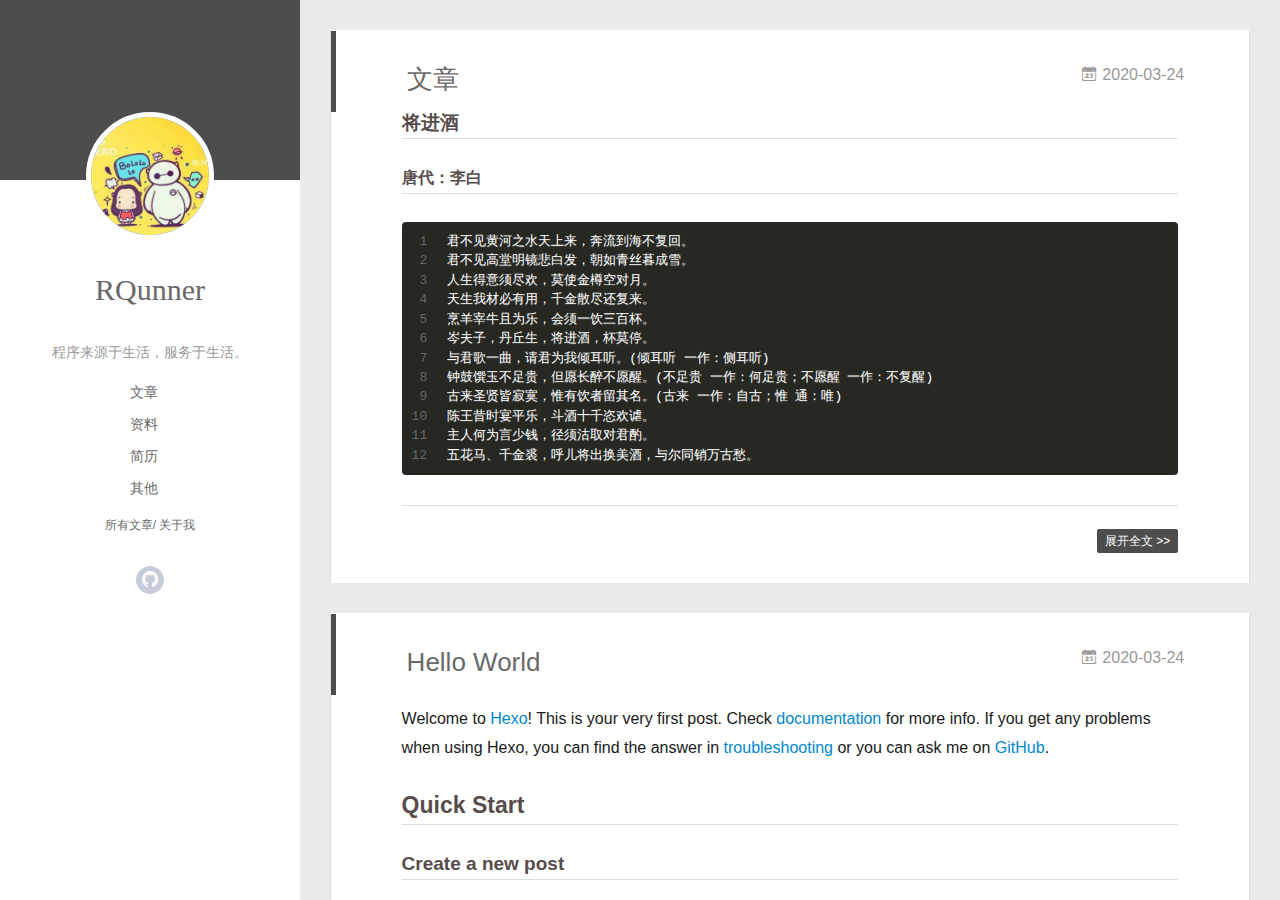
==== commit 1a2729b6: "Site updated: 2020-03-24 22:48:16" ====
--- a/index.html
+++ b/index.html
@@ -68,6 +68,14 @@
 		<nav class="header-menu">
 			<ul>
 			
+				<li><a href="/">文章</a></li>
+	        
+				<li><a href="/contentData">资料</a></li>
+	        
+				<li><a href="/resume">简历</a></li>
+	        
+				<li><a href="/other">其他</a></li>
+	        
 			</ul>
 		</nav>
 		<nav class="header-smart-menu">
@@ -86,10 +94,6 @@
 				
 					<a class="github" target="_blank" href="https://github.com" title="github"><i class="icon-github"></i></a>
 		        
-					<a class="weibo" target="_blank" href="http://weibo.com" title="weibo"><i class="icon-weibo"></i></a>
-		        
-					<a class="rss" target="_blank" href="/atom.xml" title="rss"><i class="icon-rss"></i></a>
-		        
 			</div>
 		</nav>
 	</header>		
@@ -116,6 +120,14 @@
 			
 			
 			
+				
+			
+				
+			
+				
+			
+				
+			
 			
 			
 			<nav class="header-nav">
@@ -123,17 +135,21 @@
 					
 						<a class="github" target="_blank" href="https://github.com" title="github"><i class="icon-github"></i></a>
 			        
-						<a class="weibo" target="_blank" href="http://weibo.com" title="weibo"><i class="icon-weibo"></i></a>
-			        
-						<a class="rss" target="_blank" href="/atom.xml" title="rss"><i class="icon-rss"></i></a>
-			        
 				</div>
 			</nav>
 
 			<nav class="header-menu js-header-menu">
-				<ul style="width: 50%">
-				
-				
+				<ul style="width: 70%">
+				
+				
+					<li style="width: 25%"><a href="/">文章</a></li>
+		        
+					<li style="width: 25%"><a href="/contentData">资料</a></li>
+		        
+					<li style="width: 25%"><a href="/resume">简历</a></li>
+		        
+					<li style="width: 25%"><a href="/other">其他</a></li>
+		        
 				</ul>
 			</nav>
 		</header>				
@@ -148,6 +164,69 @@
           </div>
           <div id="js-content" class="content-ll">
             
+  
+    <article id="post-test" class="article article-type-post  article-index" itemscope itemprop="blogPost">
+  <div class="article-inner">
+    
+      <header class="article-header">
+        
+  
+    <h1 itemprop="name">
+      <a class="article-title" href="/2020/03/24/test/">文章</a>
+    </h1>
+  
+
+        
+        <a href="/2020/03/24/test/" class="archive-article-date">
+  	<time datetime="2020-03-24T14:02:24.000Z" itemprop="datePublished"><i class="icon-calendar icon"></i>2020-03-24</time>
+</a>
+        
+      </header>
+    
+    <div class="article-entry" itemprop="articleBody">
+      
+        <h3 id="将进酒"><a href="#将进酒" class="headerlink" title="将进酒"></a>将进酒</h3><h5 id="唐代：李白"><a href="#唐代：李白" class="headerlink" title="唐代：李白"></a>唐代：李白</h5><figure class="highlight plain"><table><tr><td class="gutter"><pre><span class="line">1</span><br><span class="line">2</span><br><span class="line">3</span><br><span class="line">4</span><br><span class="line">5</span><br><span class="line">6</span><br><span class="line">7</span><br><span class="line">8</span><br><span class="line">9</span><br><span class="line">10</span><br><span class="line">11</span><br><span class="line">12</span><br></pre></td><td class="code"><pre><span class="line">君不见黄河之水天上来，奔流到海不复回。</span><br><span class="line">君不见高堂明镜悲白发，朝如青丝暮成雪。</span><br><span class="line">人生得意须尽欢，莫使金樽空对月。</span><br><span class="line">天生我材必有用，千金散尽还复来。</span><br><span class="line">烹羊宰牛且为乐，会须一饮三百杯。</span><br><span class="line">岑夫子，丹丘生，将进酒，杯莫停。</span><br><span class="line">与君歌一曲，请君为我倾耳听。(倾耳听 一作：侧耳听)</span><br><span class="line">钟鼓馔玉不足贵，但愿长醉不愿醒。(不足贵 一作：何足贵；不愿醒 一作：不复醒)</span><br><span class="line">古来圣贤皆寂寞，惟有饮者留其名。(古来 一作：自古；惟 通：唯)</span><br><span class="line">陈王昔时宴平乐，斗酒十千恣欢谑。</span><br><span class="line">主人何为言少钱，径须沽取对君酌。</span><br><span class="line">五花马、千金裘，呼儿将出换美酒，与尔同销万古愁。</span><br></pre></td></tr></table></figure>
+
+      
+
+      
+    </div>
+    <div class="article-info article-info-index">
+      
+      
+      
+
+      
+        <p class="article-more-link">
+          <a class="article-more-a" href="/2020/03/24/test/">展开全文 >></a>
+        </p>
+      
+
+      
+      <div class="clearfix"></div>
+    </div>
+  </div>
+</article>
+
+<aside class="wrap-side-operation">
+    <div class="mod-side-operation">
+        
+        <div class="jump-container" id="js-jump-container" style="display:none;">
+            <a href="javascript:void(0)" class="mod-side-operation__jump-to-top">
+                <i class="icon-font icon-back"></i>
+            </a>
+            <div id="js-jump-plan-container" class="jump-plan-container" style="top: -11px;">
+                <i class="icon-font icon-plane jump-plane"></i>
+            </div>
+        </div>
+        
+        
+    </div>
+</aside>
+
+
+
+
   
     <article id="post-hello-world" class="article article-type-post  article-index" itemscope itemprop="blogPost">
   <div class="article-inner">
@@ -237,7 +316,7 @@
     		&copy; 2020 RQunner
     	</div>
       	<div class="footer-right">
-      		<a href="http://hexo.io/" target="_blank">Hexo</a>  Theme <a href="https://github.com/litten/hexo-theme-yilia" target="_blank">Yilia</a> by Litten
+      		<!-- <a href="http://hexo.io/" target="_blank">Hexo</a>  Theme <a href="https://github.com/litten/hexo-theme-yilia" target="_blank">Yilia</a> by Litten -->
       	</div>
     </div>
   </div>
@@ -378,7 +457,7 @@
     
     	<section class="tools-section tools-section-me" q-show="aboutme">
   	  	
-  	  		<div class="aboutme-wrap" id="js-aboutme">每天张开眼都是新的开始，&lt;br&gt;生命因为奋斗才精彩</div>
+  	  		<div class="aboutme-wrap" id="js-aboutme">RQunner，&lt;br&gt;毕业于成都东软学院&lt;br&gt;&lt;br&gt;2015年正式入坑编程，&lt;br/&gt;目前是一枚iOS开发人员&lt;br/&gt;&lt;br/&gt;路途艰险，遇坑填坑，&lt;br&gt;顽强小强，坚持不懈</div>
   	  	
     	</section>
     
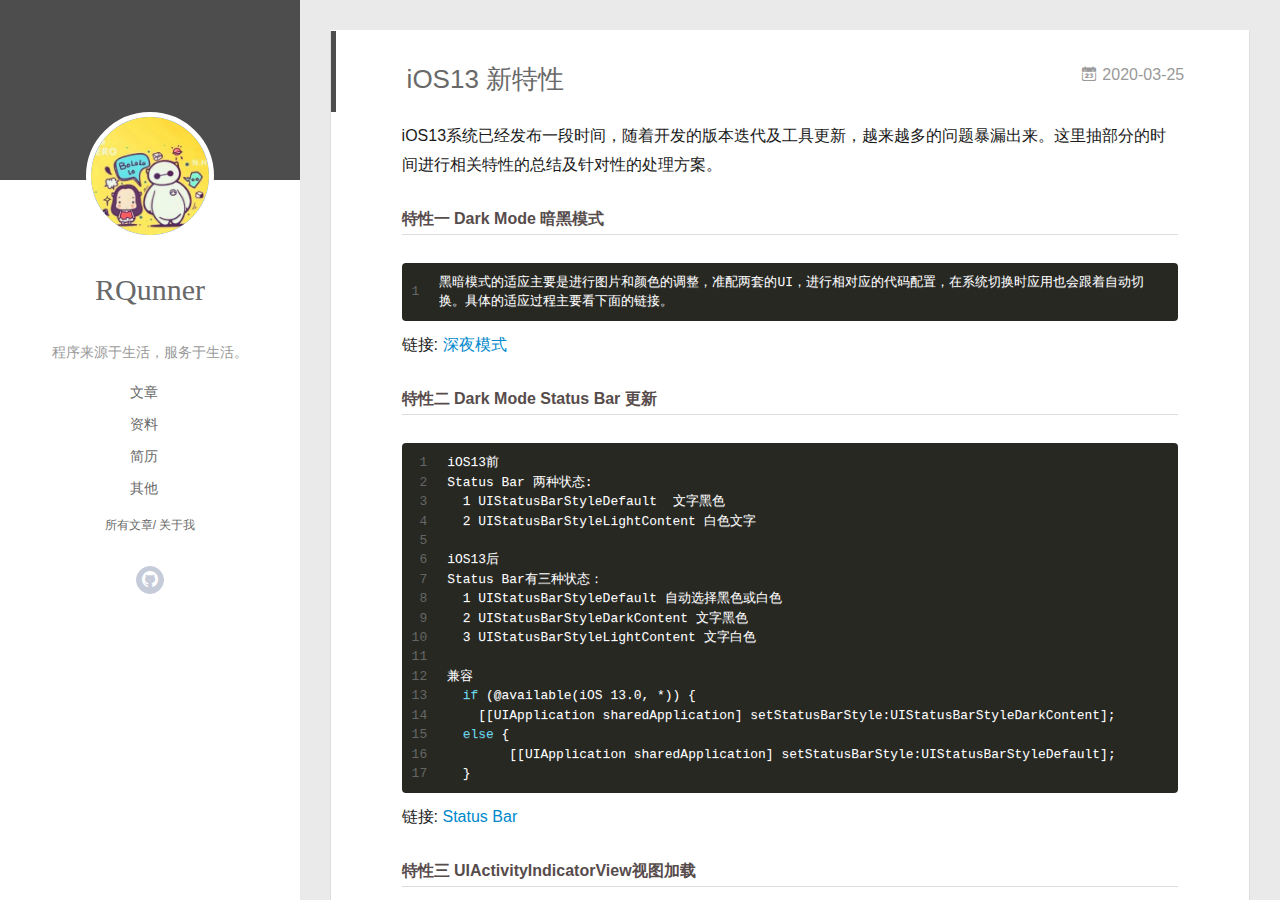
==== commit 1ac499fd: "Site updated: 2020-03-25 11:00:21" ====
--- a/index.html
+++ b/index.html
@@ -6,20 +6,20 @@
   <meta name="renderer" content="webkit">
   <meta http-equiv="X-UA-Compatible" content="IE=edge" >
   <link rel="dns-prefetch" href="http://yoursite.com">
-  <title>Qblog</title>
+  <title>小强博客</title>
   <meta name="viewport" content="width=device-width, initial-scale=1, maximum-scale=1">
   <meta name="description" content="问心无愧，做自己该做的事情">
 <meta property="og:type" content="website">
-<meta property="og:title" content="Qblog">
+<meta property="og:title" content="小强博客">
 <meta property="og:url" content="http://yoursite.com/index.html">
-<meta property="og:site_name" content="Qblog">
+<meta property="og:site_name" content="小强博客">
 <meta property="og:description" content="问心无愧，做自己该做的事情">
 <meta property="article:author" content="RQunner">
 <meta property="article:tag" content="Python">
 <meta property="article:tag" content=" iOS">
 <meta name="twitter:card" content="summary">
   
-    <link rel="alternative" href="/atom.xml" title="Qblog" type="application/atom+xml">
+    <link rel="alternative" href="/atom.xml" title="小强博客" type="application/atom+xml">
   
   
     <link rel="icon" href="/assets/logo.jpeg">
@@ -165,27 +165,65 @@
           <div id="js-content" class="content-ll">
             
   
-    <article id="post-test" class="article article-type-post  article-index" itemscope itemprop="blogPost">
+    <article id="post-iOS13-新特新" class="article article-type-post  article-index" itemscope itemprop="blogPost">
   <div class="article-inner">
     
       <header class="article-header">
         
   
     <h1 itemprop="name">
-      <a class="article-title" href="/2020/03/24/test/">文章</a>
+      <a class="article-title" href="/2020/03/25/iOS13-%E6%96%B0%E7%89%B9%E6%96%B0/">iOS13 新特性</a>
     </h1>
   
 
         
-        <a href="/2020/03/24/test/" class="archive-article-date">
-  	<time datetime="2020-03-24T14:02:24.000Z" itemprop="datePublished"><i class="icon-calendar icon"></i>2020-03-24</time>
+        <a href="/2020/03/25/iOS13-%E6%96%B0%E7%89%B9%E6%96%B0/" class="archive-article-date">
+  	<time datetime="2020-03-25T01:37:07.000Z" itemprop="datePublished"><i class="icon-calendar icon"></i>2020-03-25</time>
 </a>
         
       </header>
     
     <div class="article-entry" itemprop="articleBody">
       
-        <h3 id="将进酒"><a href="#将进酒" class="headerlink" title="将进酒"></a>将进酒</h3><h5 id="唐代：李白"><a href="#唐代：李白" class="headerlink" title="唐代：李白"></a>唐代：李白</h5><figure class="highlight plain"><table><tr><td class="gutter"><pre><span class="line">1</span><br><span class="line">2</span><br><span class="line">3</span><br><span class="line">4</span><br><span class="line">5</span><br><span class="line">6</span><br><span class="line">7</span><br><span class="line">8</span><br><span class="line">9</span><br><span class="line">10</span><br><span class="line">11</span><br><span class="line">12</span><br></pre></td><td class="code"><pre><span class="line">君不见黄河之水天上来，奔流到海不复回。</span><br><span class="line">君不见高堂明镜悲白发，朝如青丝暮成雪。</span><br><span class="line">人生得意须尽欢，莫使金樽空对月。</span><br><span class="line">天生我材必有用，千金散尽还复来。</span><br><span class="line">烹羊宰牛且为乐，会须一饮三百杯。</span><br><span class="line">岑夫子，丹丘生，将进酒，杯莫停。</span><br><span class="line">与君歌一曲，请君为我倾耳听。(倾耳听 一作：侧耳听)</span><br><span class="line">钟鼓馔玉不足贵，但愿长醉不愿醒。(不足贵 一作：何足贵；不愿醒 一作：不复醒)</span><br><span class="line">古来圣贤皆寂寞，惟有饮者留其名。(古来 一作：自古；惟 通：唯)</span><br><span class="line">陈王昔时宴平乐，斗酒十千恣欢谑。</span><br><span class="line">主人何为言少钱，径须沽取对君酌。</span><br><span class="line">五花马、千金裘，呼儿将出换美酒，与尔同销万古愁。</span><br></pre></td></tr></table></figure>
+        <p>iOS13系统已经发布一段时间，随着开发的版本迭代及工具更新，越来越多的问题暴漏出来。这里抽部分的时间进行相关特性的总结及针对性的处理方案。</p>
+<h5 id="特性一-Dark-Mode-暗黑模式"><a href="#特性一-Dark-Mode-暗黑模式" class="headerlink" title="特性一 Dark Mode 暗黑模式"></a>特性一 Dark Mode 暗黑模式</h5><figure class="highlight bash"><table><tr><td class="gutter"><pre><span class="line">1</span><br></pre></td><td class="code"><pre><span class="line">黑暗模式的适应主要是进行图片和颜色的调整，准配两套的UI，进行相对应的代码配置，在系统切换时应用也会跟着自动切换。具体的适应过程主要看下面的链接。</span><br></pre></td></tr></table></figure>
+
+<p>链接: <a href="https://www.jianshu.com/p/9bec6abff833" target="_blank" rel="noopener">深夜模式</a></p>
+<h5 id="特性二-Dark-Mode-Status-Bar-更新"><a href="#特性二-Dark-Mode-Status-Bar-更新" class="headerlink" title="特性二 Dark Mode Status Bar 更新"></a>特性二 Dark Mode Status Bar 更新</h5><figure class="highlight bash"><table><tr><td class="gutter"><pre><span class="line">1</span><br><span class="line">2</span><br><span class="line">3</span><br><span class="line">4</span><br><span class="line">5</span><br><span class="line">6</span><br><span class="line">7</span><br><span class="line">8</span><br><span class="line">9</span><br><span class="line">10</span><br><span class="line">11</span><br><span class="line">12</span><br><span class="line">13</span><br><span class="line">14</span><br><span class="line">15</span><br><span class="line">16</span><br><span class="line">17</span><br></pre></td><td class="code"><pre><span class="line">iOS13前</span><br><span class="line">Status Bar 两种状态:    </span><br><span class="line">  1 UIStatusBarStyleDefault  文字黑色   </span><br><span class="line">  2 UIStatusBarStyleLightContent 白色文字</span><br><span class="line"></span><br><span class="line">iOS13后</span><br><span class="line">Status Bar有三种状态：</span><br><span class="line">  1 UIStatusBarStyleDefault 自动选择黑色或白色</span><br><span class="line">  2 UIStatusBarStyleDarkContent 文字黑色</span><br><span class="line">  3 UIStatusBarStyleLightContent 文字白色</span><br><span class="line"></span><br><span class="line">兼容</span><br><span class="line">  <span class="keyword">if</span> (@available(iOS 13.0, *)) &#123;</span><br><span class="line">    [[UIApplication sharedApplication] setStatusBarStyle:UIStatusBarStyleDarkContent];</span><br><span class="line">  <span class="keyword">else</span> &#123;</span><br><span class="line">	[[UIApplication sharedApplication] setStatusBarStyle:UIStatusBarStyleDefault];</span><br><span class="line">  &#125;</span><br></pre></td></tr></table></figure>
+
+<p>链接: <a href="https://www.jianshu.com/p/2036e821e912" target="_blank" rel="noopener">Status Bar</a></p>
+<h5 id="特性三-UIActivityIndicatorView视图加载"><a href="#特性三-UIActivityIndicatorView视图加载" class="headerlink" title="特性三 UIActivityIndicatorView视图加载"></a>特性三 UIActivityIndicatorView视图加载</h5><figure class="highlight bash"><table><tr><td class="gutter"><pre><span class="line">1</span><br><span class="line">2</span><br><span class="line">3</span><br><span class="line">4</span><br><span class="line">5</span><br><span class="line">6</span><br><span class="line">7</span><br><span class="line">8</span><br><span class="line">9</span><br><span class="line">10</span><br><span class="line">11</span><br><span class="line">12</span><br><span class="line">13</span><br></pre></td><td class="code"><pre><span class="line">iOS13前</span><br><span class="line">UIActivityIndicatorView样式:</span><br><span class="line">  1 UIActivityIndicatorViewStyleGray 灰色</span><br><span class="line">  2 UIActivityIndicatorViewStyleWhite 白色</span><br><span class="line">  3 UIActivityIndicatorViewStyleWhiteLarge 白色(大型)</span><br><span class="line"></span><br><span class="line">iOS13后</span><br><span class="line">UIActivityIndicatorView样式:</span><br><span class="line">  1 UIActivityIndicatorViewStyleLarge (大型)</span><br><span class="line">  2 UIActivityIndicatorViewStyleMedium (中型)</span><br><span class="line"></span><br><span class="line">兼容</span><br><span class="line">  同上进行iOS系统的判断，进行不同的版本不同的处理方式。</span><br></pre></td></tr></table></figure>
+
+<p>链接: <a href="https://www.jianshu.com/p/2036e821e912" target="_blank" rel="noopener">UIActivityIndicatorView</a></p>
+<h5 id="特性四-模态弹出presentViewcontroller"><a href="#特性四-模态弹出presentViewcontroller" class="headerlink" title="特性四 模态弹出presentViewcontroller"></a>特性四 模态弹出presentViewcontroller</h5><figure class="highlight bash"><table><tr><td class="gutter"><pre><span class="line">1</span><br><span class="line">2</span><br><span class="line">3</span><br><span class="line">4</span><br><span class="line">5</span><br><span class="line">6</span><br><span class="line">7</span><br><span class="line">8</span><br></pre></td><td class="code"><pre><span class="line">iOS13前</span><br><span class="line">  UIModalPresentationStyle默认的是UIModalPresentationFullScreen。</span><br><span class="line"></span><br><span class="line">iOS13后</span><br><span class="line">  UIModalPresentationStyle默认的是UIModalPresentationAutomatic。</span><br><span class="line"></span><br><span class="line">兼容</span><br><span class="line">  可以在公共父类的init中设置UIModalPresentationStyle为UIModalPresentationFullScreen。</span><br></pre></td></tr></table></figure>
+
+<p>链接: <a href="https://www.jianshu.com/p/46c7e540197a" target="_blank" rel="noopener">模态弹出</a></p>
+<h5 id="特性五-KVC不允许使用私有的方法"><a href="#特性五-KVC不允许使用私有的方法" class="headerlink" title="特性五 KVC不允许使用私有的方法"></a>特性五 KVC不允许使用私有的方法</h5><figure class="highlight bash"><table><tr><td class="gutter"><pre><span class="line">1</span><br><span class="line">2</span><br><span class="line">3</span><br><span class="line">4</span><br><span class="line">5</span><br><span class="line">6</span><br><span class="line">7</span><br><span class="line">8</span><br></pre></td><td class="code"><pre><span class="line">iOS13前</span><br><span class="line">  比如UITextField会crash:[textF setValue:DescrbeColor forKeyPath:@<span class="string">"_placeholderLabel.textColor"</span>]。</span><br><span class="line"></span><br><span class="line">iOS13后</span><br><span class="line">  禁止使用相关的KVC方法。</span><br><span class="line"></span><br><span class="line">兼容</span><br><span class="line">  这里需要我们排查代码中用到KVC的地方，然后进行不同情况下的合理处理。</span><br></pre></td></tr></table></figure>
+
+<p>链接: <a href="https://www.jianshu.com/p/46c7e540197a" target="_blank" rel="noopener">KVC禁用</a></p>
+<h5 id="特性六-新建工程拥有两个代理"><a href="#特性六-新建工程拥有两个代理" class="headerlink" title="特性六 新建工程拥有两个代理"></a>特性六 新建工程拥有两个代理</h5><figure class="highlight bash"><table><tr><td class="gutter"><pre><span class="line">1</span><br><span class="line">2</span><br><span class="line">3</span><br><span class="line">4</span><br><span class="line">5</span><br><span class="line">6</span><br><span class="line">7</span><br><span class="line">8</span><br></pre></td><td class="code"><pre><span class="line">iOS13前</span><br><span class="line">  拥有一个代理类AppDelegate。</span><br><span class="line"></span><br><span class="line">iOS13后</span><br><span class="line">  拥有两个代理AppDelegate和SceneDelegate。</span><br><span class="line"></span><br><span class="line">兼容</span><br><span class="line">  相对应的生命周期也有变动，以前周期在AppDelegate，iOS13之后生命周期的监听主要在SceneDelegate当中，同时window也在SceneDelegate进行设置。</span><br></pre></td></tr></table></figure>
+
+<p>链接: <a href="https://blog.csdn.net/qq_18683985/article/details/100588757" target="_blank" rel="noopener">生命周期</a></p>
+<h5 id="特性七-启动图适配"><a href="#特性七-启动图适配" class="headerlink" title="特性七 启动图适配"></a>特性七 启动图适配</h5><figure class="highlight bash"><table><tr><td class="gutter"><pre><span class="line">1</span><br><span class="line">2</span><br><span class="line">3</span><br><span class="line">4</span><br><span class="line">5</span><br><span class="line">6</span><br><span class="line">7</span><br><span class="line">8</span><br></pre></td><td class="code"><pre><span class="line">iOS13前</span><br><span class="line">  启动图设置通过LaunchImage来实现。</span><br><span class="line"></span><br><span class="line">iOS13后</span><br><span class="line">  LaunchScreen即将代替LaunchImage来作为启动页。</span><br><span class="line"></span><br><span class="line">兼容</span><br><span class="line">  从 iOS 8 的时候，苹果就引入了 LaunchScreen，我们可以设置 LaunchScreen来作为启动页。当然，现在你还可以使用LaunchImage来设置启动图。不过使用LaunchImage的话，要求我们必须提供各种屏幕尺寸的启动图，来适配各种设备，随着苹果设备尺寸越来越多，这种方式显然不够 Flexible。而使用 LaunchScreen的话，情况会变的很简单， LaunchScreen是支持AutoLayout+SizeClass的，所以适配各种屏幕都不在话下。⚠️从2020年4月开始，所有使⽤ iOS13 SDK的 App将必须提供 LaunchScreen，LaunchImage即将退出历史舞台。可以使用Launch Storyboards来进行解决。通过LaunchScreen来设置启动图时，注意iPhoneX的适配问题。</span><br></pre></td></tr></table></figure>
+
+<p>链接: <a href="https://www.jianshu.com/p/334b209bd734" target="_blank" rel="noopener">启动图</a></p>
+<h5 id="特性八-MPMoviePlayperController已废弃"><a href="#特性八-MPMoviePlayperController已废弃" class="headerlink" title="特性八 MPMoviePlayperController已废弃"></a>特性八 MPMoviePlayperController已废弃</h5><figure class="highlight bash"><table><tr><td class="gutter"><pre><span class="line">1</span><br><span class="line">2</span><br><span class="line">3</span><br><span class="line">4</span><br><span class="line">5</span><br><span class="line">6</span><br><span class="line">7</span><br><span class="line">8</span><br></pre></td><td class="code"><pre><span class="line">iOS13前</span><br><span class="line">  播放的视频可以用MPMoviePlayerController。</span><br><span class="line"></span><br><span class="line">iOS13后</span><br><span class="line">  需要使用AVKit中的AVPlayerViewController来达到播放的目的。</span><br><span class="line"></span><br><span class="line">兼容</span><br><span class="line">  MPMoviePlayerController is no longer available. Use AVPlayerViewController <span class="keyword">in</span> AVKit.在iOS13中对于MPMoviePlayerController使用的废弃,需要使用AVKit中的AVPlayerViewController来达到播放的目的。</span><br></pre></td></tr></table></figure>
+
+<p>链接: <a href="https://blog.csdn.net/qq_23091121/article/details/101023714" target="_blank" rel="noopener">MPMoviePlayperController</a></p>
+<h5 id="特性九-UISegmentedControl样式圆角变动"><a href="#特性九-UISegmentedControl样式圆角变动" class="headerlink" title="特性九 UISegmentedControl样式圆角变动"></a>特性九 UISegmentedControl样式圆角变动</h5><figure class="highlight bash"><table><tr><td class="gutter"><pre><span class="line">1</span><br><span class="line">2</span><br><span class="line">3</span><br><span class="line">4</span><br><span class="line">5</span><br><span class="line">6</span><br><span class="line">7</span><br><span class="line">8</span><br><span class="line">9</span><br><span class="line">10</span><br></pre></td><td class="code"><pre><span class="line">iOS13前</span><br><span class="line">  设置圆角的方式：</span><br><span class="line">  testSegmentedControl.layer.masksToBounds = <span class="literal">true</span></span><br><span class="line">  testSegmentedControl.layer.cornerRadius = 10</span><br><span class="line"></span><br><span class="line">iOS13后</span><br><span class="line">  完全不起作用，后来找到了方法，可以用重写UISegmentedControl的layoutSubviews方法来设置圆角。</span><br><span class="line"></span><br><span class="line">兼容</span><br><span class="line">  如果项目有需求一定要在iOS13系统上实现iOS12以前的风格样式，可以自定义一个category来实现。</span><br></pre></td></tr></table></figure>
+
+<p>链接: <a href="https://www.jianshu.com/p/f9307010d708" target="_blank" rel="noopener">UISegmentedControl</a></p>
+<h5 id="特性十-DeviceToken有变化"><a href="#特性十-DeviceToken有变化" class="headerlink" title="特性十 DeviceToken有变化"></a>特性十 DeviceToken有变化</h5><figure class="highlight bash"><table><tr><td class="gutter"><pre><span class="line">1</span><br><span class="line">2</span><br><span class="line">3</span><br><span class="line">4</span><br><span class="line">5</span><br><span class="line">6</span><br><span class="line">7</span><br><span class="line">8</span><br><span class="line">9</span><br><span class="line">10</span><br><span class="line">11</span><br><span class="line">12</span><br><span class="line">13</span><br><span class="line">14</span><br><span class="line">15</span><br><span class="line">16</span><br><span class="line">17</span><br><span class="line">18</span><br></pre></td><td class="code"><pre><span class="line">iOS13前</span><br><span class="line">  第三方推送都是将DeviceToken原始数据丢进去，具体的解析都是第三方内部处理，所以，这些第三方解析DeviceToken的方式正确的话，那就毫无问题。</span><br><span class="line">  以前获取DeviceToken的方式：</span><br><span class="line">  NSString *dt = [deviceToken description];</span><br><span class="line">  dt = [dt stringByReplacingOccurrencesOfString: @<span class="string">"&lt;"</span> withString: @<span class="string">""</span>];</span><br><span class="line">  dt = [dt stringByReplacingOccurrencesOfString: @<span class="string">"&gt;"</span> withString: @<span class="string">""</span>];</span><br><span class="line">  dt = [dt stringByReplacingOccurrencesOfString: @<span class="string">" "</span> withString: @<span class="string">""</span>];</span><br><span class="line"></span><br><span class="line">iOS13后</span><br><span class="line">  NSMutableString *deviceTokenString = [NSMutableString string];</span><br><span class="line">  const char *bytes = deviceToken.bytes;</span><br><span class="line">  NSInteger count = deviceToken.length;</span><br><span class="line">  <span class="keyword">for</span> (int i = 0; i &lt; count; i++) &#123;</span><br><span class="line">      [deviceTokenString appendFormat:@<span class="string">"%02x"</span>, bytes[i]&amp;0x000000FF];</span><br><span class="line">  &#125;</span><br><span class="line"></span><br><span class="line">兼容</span><br><span class="line">  由于前后DeviceToken已经完全不一样了，所以需要根据不同的方式进行解析才能拿到正确的DeviceToken。</span><br></pre></td></tr></table></figure>
+
+<p>链接: <a href="https://blog.csdn.net/a18339063397/article/details/97938699" target="_blank" rel="noopener">DeviceToken</a></p>
+<h5 id="特性十一-TabBar红点偏移"><a href="#特性十一-TabBar红点偏移" class="headerlink" title="特性十一 TabBar红点偏移"></a>特性十一 TabBar红点偏移</h5><figure class="highlight bash"><table><tr><td class="gutter"><pre><span class="line">1</span><br><span class="line">2</span><br><span class="line">3</span><br><span class="line">4</span><br><span class="line">5</span><br><span class="line">6</span><br><span class="line">7</span><br><span class="line">8</span><br></pre></td><td class="code"><pre><span class="line">iOS13前</span><br><span class="line">  TabBar上图片位置来设置红点位置。</span><br><span class="line"></span><br><span class="line">iOS13后</span><br><span class="line">  在iOS13上会发现显示位置都在最左边去了。</span><br><span class="line"></span><br><span class="line">兼容</span><br><span class="line">  遍历UITabBarButton的subViews发现只有在TabBar选中状态下才能取到UITabBarSwappableImageView，解决办法是修改为通过UITabBarButton的位置来设置红点的frame，在选中状态下对tabbar 设置 [tabBar layoutIfNeeded]。</span><br></pre></td></tr></table></figure>
+
+<p>链接: <a href="https://blog.csdn.net/a18339063397/article/details/97938699" target="_blank" rel="noopener">红点</a></p>
+<h5 id="特性十二-UISearchBar显示问题"><a href="#特性十二-UISearchBar显示问题" class="headerlink" title="特性十二 UISearchBar显示问题"></a>特性十二 UISearchBar显示问题</h5><figure class="highlight bash"><table><tr><td class="gutter"><pre><span class="line">1</span><br><span class="line">2</span><br><span class="line">3</span><br><span class="line">4</span><br><span class="line">5</span><br><span class="line">6</span><br><span class="line">7</span><br><span class="line">8</span><br><span class="line">9</span><br><span class="line">10</span><br><span class="line">11</span><br><span class="line">12</span><br><span class="line">13</span><br><span class="line">14</span><br><span class="line">15</span><br></pre></td><td class="code"><pre><span class="line">iOS13前</span><br><span class="line">  SearchBar高度正常和之前为了处理搜索框的黑线问题会遍历后删除UISearchBarBackground。</span><br><span class="line"></span><br><span class="line">iOS13后</span><br><span class="line">  iOS13后SearchBar发现对应的高度只有1px,目前没找到具体导致的原因，同时在iOS13会导致UI渲染失败crash。</span><br><span class="line"></span><br><span class="line">兼容</span><br><span class="line">  处理方案针对高度：使用KVO监听frame值变化后设置去应该显示的高度， 针对黑线处理crash：设置UISearchBarBackground的layer.contents为nil。</span><br><span class="line">  <span class="keyword">for</span> (UIView *view <span class="keyword">in</span> _searchBar.subviews.lastObject.subviews) &#123;</span><br><span class="line">    <span class="keyword">if</span> ([view isKindOfClass:NSClassFromString(@<span class="string">"UISearchBarBackground"</span>)]) &#123;</span><br><span class="line">        // [view removeFromSuperview];</span><br><span class="line">        view.layer.contents = nil;</span><br><span class="line">        <span class="built_in">break</span>;</span><br><span class="line">    &#125;</span><br><span class="line">  &#125;</span><br></pre></td></tr></table></figure>
+
+<p>链接: <a href="https://www.jianshu.com/p/4654f8f6e16e" target="_blank" rel="noopener">UISearchBar</a></p>
+<h5 id="特性十三-三方库维护"><a href="#特性十三-三方库维护" class="headerlink" title="特性十三 三方库维护"></a>特性十三 三方库维护</h5><figure class="highlight bash"><table><tr><td class="gutter"><pre><span class="line">1</span><br></pre></td><td class="code"><pre><span class="line">随着系统的更新，项目中如果使用到三方的功能，需要进行及时的到各个三方平台上遵照文档进行对应的更新，避免造成崩溃等。</span><br></pre></td></tr></table></figure>
+
 
       
 
@@ -198,82 +236,7 @@
 
       
         <p class="article-more-link">
-          <a class="article-more-a" href="/2020/03/24/test/">展开全文 >></a>
-        </p>
-      
-
-      
-      <div class="clearfix"></div>
-    </div>
-  </div>
-</article>
-
-<aside class="wrap-side-operation">
-    <div class="mod-side-operation">
-        
-        <div class="jump-container" id="js-jump-container" style="display:none;">
-            <a href="javascript:void(0)" class="mod-side-operation__jump-to-top">
-                <i class="icon-font icon-back"></i>
-            </a>
-            <div id="js-jump-plan-container" class="jump-plan-container" style="top: -11px;">
-                <i class="icon-font icon-plane jump-plane"></i>
-            </div>
-        </div>
-        
-        
-    </div>
-</aside>
-
-
-
-
-  
-    <article id="post-hello-world" class="article article-type-post  article-index" itemscope itemprop="blogPost">
-  <div class="article-inner">
-    
-      <header class="article-header">
-        
-  
-    <h1 itemprop="name">
-      <a class="article-title" href="/2020/03/24/hello-world/">Hello World</a>
-    </h1>
-  
-
-        
-        <a href="/2020/03/24/hello-world/" class="archive-article-date">
-  	<time datetime="2020-03-24T13:20:45.000Z" itemprop="datePublished"><i class="icon-calendar icon"></i>2020-03-24</time>
-</a>
-        
-      </header>
-    
-    <div class="article-entry" itemprop="articleBody">
-      
-        <p>Welcome to <a href="https://hexo.io/" target="_blank" rel="noopener">Hexo</a>! This is your very first post. Check <a href="https://hexo.io/docs/" target="_blank" rel="noopener">documentation</a> for more info. If you get any problems when using Hexo, you can find the answer in <a href="https://hexo.io/docs/troubleshooting.html" target="_blank" rel="noopener">troubleshooting</a> or you can ask me on <a href="https://github.com/hexojs/hexo/issues" target="_blank" rel="noopener">GitHub</a>.</p>
-<h2 id="Quick-Start"><a href="#Quick-Start" class="headerlink" title="Quick Start"></a>Quick Start</h2><h3 id="Create-a-new-post"><a href="#Create-a-new-post" class="headerlink" title="Create a new post"></a>Create a new post</h3><figure class="highlight bash"><table><tr><td class="gutter"><pre><span class="line">1</span><br></pre></td><td class="code"><pre><span class="line">$ hexo new <span class="string">"My New Post"</span></span><br></pre></td></tr></table></figure>
-
-<p>More info: <a href="https://hexo.io/docs/writing.html" target="_blank" rel="noopener">Writing</a></p>
-<h3 id="Run-server"><a href="#Run-server" class="headerlink" title="Run server"></a>Run server</h3><figure class="highlight bash"><table><tr><td class="gutter"><pre><span class="line">1</span><br></pre></td><td class="code"><pre><span class="line">$ hexo server</span><br></pre></td></tr></table></figure>
-
-<p>More info: <a href="https://hexo.io/docs/server.html" target="_blank" rel="noopener">Server</a></p>
-<h3 id="Generate-static-files"><a href="#Generate-static-files" class="headerlink" title="Generate static files"></a>Generate static files</h3><figure class="highlight bash"><table><tr><td class="gutter"><pre><span class="line">1</span><br></pre></td><td class="code"><pre><span class="line">$ hexo generate</span><br></pre></td></tr></table></figure>
-
-<p>More info: <a href="https://hexo.io/docs/generating.html" target="_blank" rel="noopener">Generating</a></p>
-<h3 id="Deploy-to-remote-sites"><a href="#Deploy-to-remote-sites" class="headerlink" title="Deploy to remote sites"></a>Deploy to remote sites</h3><figure class="highlight bash"><table><tr><td class="gutter"><pre><span class="line">1</span><br></pre></td><td class="code"><pre><span class="line">$ hexo deploy</span><br></pre></td></tr></table></figure>
-
-<p>More info: <a href="https://hexo.io/docs/one-command-deployment.html" target="_blank" rel="noopener">Deployment</a></p>
-
-      
-
-      
-    </div>
-    <div class="article-info article-info-index">
-      
-      
-      
-
-      
-        <p class="article-more-link">
-          <a class="article-more-a" href="/2020/03/24/hello-world/">展开全文 >></a>
+          <a class="article-more-a" href="/2020/03/25/iOS13-%E6%96%B0%E7%89%B9%E6%96%B0/">展开全文 >></a>
         </p>
       
 
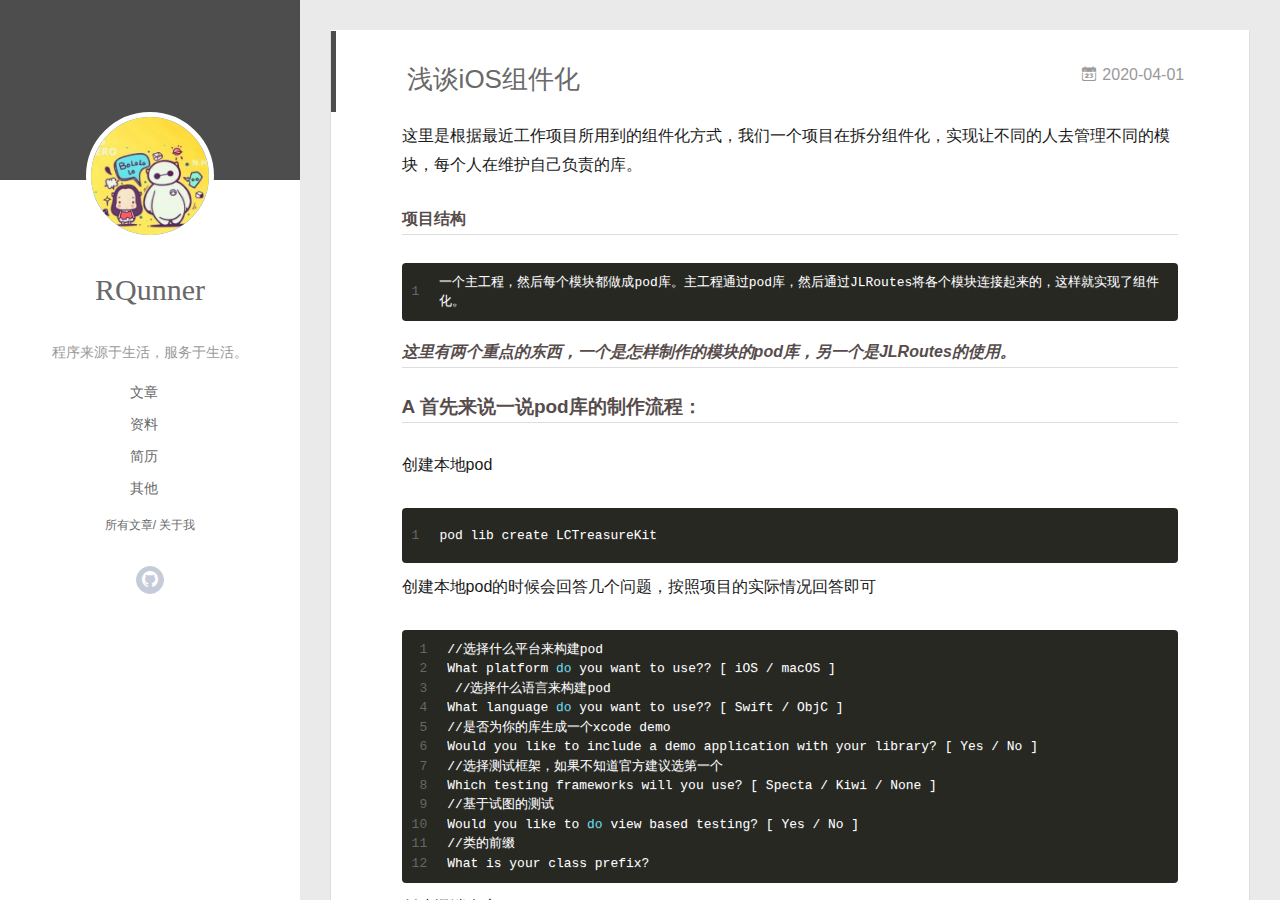
==== commit 24b37220: "Site updated: 2020-04-01 15:36:50" ====
--- a/index.html
+++ b/index.html
@@ -164,6 +164,116 @@
           </div>
           <div id="js-content" class="content-ll">
             
+  
+    <article id="post-浅谈iOS组件化" class="article article-type-post  article-index" itemscope itemprop="blogPost">
+  <div class="article-inner">
+    
+      <header class="article-header">
+        
+  
+    <h1 itemprop="name">
+      <a class="article-title" href="/2020/04/01/%E6%B5%85%E8%B0%88iOS%E7%BB%84%E4%BB%B6%E5%8C%96/">浅谈iOS组件化</a>
+    </h1>
+  
+
+        
+        <a href="/2020/04/01/%E6%B5%85%E8%B0%88iOS%E7%BB%84%E4%BB%B6%E5%8C%96/" class="archive-article-date">
+  	<time datetime="2020-04-01T03:38:00.000Z" itemprop="datePublished"><i class="icon-calendar icon"></i>2020-04-01</time>
+</a>
+        
+      </header>
+    
+    <div class="article-entry" itemprop="articleBody">
+      
+        <p>这里是根据最近工作项目所用到的组件化方式，我们一个项目在拆分组件化，实现让不同的人去管理不同的模块，每个人在维护自己负责的库。 </p>
+<h5 id="项目结构"><a href="#项目结构" class="headerlink" title="项目结构"></a>项目结构</h5><figure class="highlight bash"><table><tr><td class="gutter"><pre><span class="line">1</span><br></pre></td><td class="code"><pre><span class="line">一个主工程，然后每个模块都做成pod库。主工程通过pod库，然后通过JLRoutes将各个模块连接起来的，这样就实现了组件化。</span><br></pre></td></tr></table></figure>
+
+<h6 id="这里有两个重点的东西，一个是怎样制作的模块的pod库，另一个是JLRoutes的使用。"><a href="#这里有两个重点的东西，一个是怎样制作的模块的pod库，另一个是JLRoutes的使用。" class="headerlink" title="这里有两个重点的东西，一个是怎样制作的模块的pod库，另一个是JLRoutes的使用。"></a>这里有两个重点的东西，一个是怎样制作的模块的pod库，另一个是JLRoutes的使用。</h6><h3 id="A-首先来说一说pod库的制作流程："><a href="#A-首先来说一说pod库的制作流程：" class="headerlink" title="A 首先来说一说pod库的制作流程："></a>A 首先来说一说pod库的制作流程：</h3><p>创建本地pod</p>
+<figure class="highlight bash"><table><tr><td class="gutter"><pre><span class="line">1</span><br></pre></td><td class="code"><pre><span class="line">pod lib create LCTreasureKit</span><br></pre></td></tr></table></figure>
+
+<p>创建本地pod的时候会回答几个问题，按照项目的实际情况回答即可</p>
+<figure class="highlight bash"><table><tr><td class="gutter"><pre><span class="line">1</span><br><span class="line">2</span><br><span class="line">3</span><br><span class="line">4</span><br><span class="line">5</span><br><span class="line">6</span><br><span class="line">7</span><br><span class="line">8</span><br><span class="line">9</span><br><span class="line">10</span><br><span class="line">11</span><br><span class="line">12</span><br></pre></td><td class="code"><pre><span class="line">//选择什么平台来构建pod</span><br><span class="line">What platform <span class="keyword">do</span> you want to use?? [ iOS / macOS ]</span><br><span class="line"> //选择什么语言来构建pod</span><br><span class="line">What language <span class="keyword">do</span> you want to use?? [ Swift / ObjC ]</span><br><span class="line">//是否为你的库生成一个xcode demo</span><br><span class="line">Would you like to include a demo application with your library? [ Yes / No ]</span><br><span class="line">//选择测试框架，如果不知道官方建议选第一个</span><br><span class="line">Which testing frameworks will you use? [ Specta / Kiwi / None ]</span><br><span class="line">//基于试图的测试</span><br><span class="line">Would you like to <span class="keyword">do</span> view based testing? [ Yes / No ]</span><br><span class="line">//类的前缀</span><br><span class="line">What is your class prefix?</span><br></pre></td></tr></table></figure>
+
+<p>创建远端仓库<br>可以在github、码云等平台，为该pod创建一个远端仓库。</p>
+<h6 id="绑定远端库"><a href="#绑定远端库" class="headerlink" title="绑定远端库"></a>绑定远端库</h6><p>1.进入本地pod项目中，去绑定远端仓库。</p>
+<figure class="highlight bash"><table><tr><td class="gutter"><pre><span class="line">1</span><br></pre></td><td class="code"><pre><span class="line">git remote add origin httpsUrl</span><br></pre></td></tr></table></figure>
+<p>2.然后将本地代码推送到远端仓库</p>
+<figure class="highlight bash"><table><tr><td class="gutter"><pre><span class="line">1</span><br></pre></td><td class="code"><pre><span class="line">git push -u origin master</span><br></pre></td></tr></table></figure>
+
+<p>修改本地.podspec文件</p>
+<figure class="highlight bash"><table><tr><td class="gutter"><pre><span class="line">1</span><br><span class="line">2</span><br><span class="line">3</span><br><span class="line">4</span><br><span class="line">5</span><br><span class="line">6</span><br><span class="line">7</span><br><span class="line">8</span><br><span class="line">9</span><br><span class="line">10</span><br><span class="line">11</span><br><span class="line">12</span><br><span class="line">13</span><br><span class="line">14</span><br><span class="line">15</span><br><span class="line">16</span><br><span class="line">17</span><br><span class="line">18</span><br><span class="line">19</span><br><span class="line">20</span><br><span class="line">21</span><br><span class="line">22</span><br><span class="line">23</span><br><span class="line">24</span><br><span class="line">25</span><br><span class="line">26</span><br><span class="line">27</span><br><span class="line">28</span><br><span class="line">29</span><br><span class="line">30</span><br><span class="line">31</span><br><span class="line">32</span><br><span class="line">33</span><br><span class="line">34</span><br></pre></td><td class="code"><pre><span class="line">Pod::Spec.new <span class="keyword">do</span> |s|</span><br><span class="line">  //名字</span><br><span class="line">  s.name             = <span class="string">'LCTreasureKit'</span></span><br><span class="line">//版本</span><br><span class="line">  s.version          = <span class="string">'1.0.1'</span></span><br><span class="line">  //摘要</span><br><span class="line">  s.summary          = <span class="string">'Treasure chest for iOS developers.'</span></span><br><span class="line">  //描述</span><br><span class="line">  s.description      = <span class="string">"This is a collection of commonly used tool classes to help developers develop better."</span></span><br><span class="line">   //主页</span><br><span class="line">  s.homepage         = <span class="string">'https://github.com/xxx-xx/LCTreasureKit.git'</span></span><br><span class="line">  //截图</span><br><span class="line">  <span class="comment"># s.screenshots     = 'www.example.com/screenshots_1', 'www.example.com/screenshots_2'</span></span><br><span class="line">  s.license          = &#123; :<span class="built_in">type</span> =&gt; <span class="string">'MIT'</span>, :file =&gt; <span class="string">'LICENSE'</span> &#125;</span><br><span class="line">  s.author           = &#123; <span class="string">'Xu Lichao'</span> =&gt; <span class="string">'hzxx_xlc@163.com'</span> &#125;</span><br><span class="line">  //资源，远端库地址</span><br><span class="line">  s.source           = &#123; :git =&gt; <span class="string">'https://github.com/xxx-xx/LCTreasureKit.git'</span>, :tag =&gt; s.version.to_s &#125;</span><br><span class="line">  <span class="comment"># s.social_media_url = 'https://twitter.com/&lt;TWITTER_USERNAME&gt;'</span></span><br><span class="line"></span><br><span class="line">  s.ios.deployment_target = <span class="string">'8.0'</span></span><br><span class="line">  //库里包含的文件</span><br><span class="line">  s.source_files = <span class="string">'LCTreasureKit/Classes/**/*'</span></span><br><span class="line">  //bundle资源</span><br><span class="line">  <span class="comment"># s.resource_bundles = &#123;</span></span><br><span class="line">  <span class="comment">#   'LCTreasureKit' =&gt; ['LCTreasureKit/Assets/*.png']</span></span><br><span class="line">  <span class="comment"># &#125;</span></span><br><span class="line"></span><br><span class="line">  <span class="comment"># s.public_header_files = 'Pod/Classes/**/*.h'</span></span><br><span class="line">  <span class="comment"># s.frameworks = 'UIKit', 'MapKit'</span></span><br><span class="line">//依赖三方库，如果需要多个，则写多行</span><br><span class="line">  <span class="comment"># s.dependency 'AFNetworking', '~&gt; 2.3'</span></span><br><span class="line">  <span class="comment"># s.dependency 'MJRefresh', </span></span><br><span class="line">  </span><br><span class="line">end</span><br></pre></td></tr></table></figure>
+
+<p>把你要新增的代码放到classes文件夹下，然后导入到Kit目录下。<br>进行git add 、git commit 和git push 三个常规步骤。<br>代码准备推到pod库的时候，要先打标签，并推送标签</p>
+<figure class="highlight bash"><table><tr><td class="gutter"><pre><span class="line">1</span><br><span class="line">2</span><br></pre></td><td class="code"><pre><span class="line">git tag -m <span class="string">"first"</span> <span class="string">"1.0.0"</span> OR git tag 1.0.1</span><br><span class="line">git push --tags</span><br></pre></td></tr></table></figure>
+
+<h6 id="提交Pod"><a href="#提交Pod" class="headerlink" title="提交Pod"></a>提交Pod</h6><p>1.注册pod 帐户</p>
+<figure class="highlight bash"><table><tr><td class="gutter"><pre><span class="line">1</span><br></pre></td><td class="code"><pre><span class="line">pod trunk register yourMail yourName</span><br></pre></td></tr></table></figure>
+<p>注册完记得去邮箱激活，激活成功后可以输入pod trunk me 查看pod帐户信息。</p>
+<p>2.验证pod</p>
+<figure class="highlight bash"><table><tr><td class="gutter"><pre><span class="line">1</span><br></pre></td><td class="code"><pre><span class="line">pod lib lint yourKit.podspec</span><br></pre></td></tr></table></figure>
+
+<p>3.提交pod</p>
+<figure class="highlight bash"><table><tr><td class="gutter"><pre><span class="line">1</span><br></pre></td><td class="code"><pre><span class="line">pod trunk push NAME.podspec</span><br></pre></td></tr></table></figure>
+<p>最后出现congrats信息，那么pod已经提交成功了，可以在其他项目中添加使用该pod。</p>
+<p>归纳其他相关的cocoapods相关命令：</p>
+<figure class="highlight bash"><table><tr><td class="gutter"><pre><span class="line">1</span><br><span class="line">2</span><br><span class="line">3</span><br><span class="line">4</span><br><span class="line">5</span><br><span class="line">6</span><br><span class="line">7</span><br><span class="line">8</span><br><span class="line">9</span><br><span class="line">10</span><br><span class="line">11</span><br><span class="line">12</span><br><span class="line">13</span><br><span class="line">14</span><br><span class="line">15</span><br><span class="line">16</span><br><span class="line">17</span><br><span class="line">18</span><br><span class="line">19</span><br><span class="line">20</span><br><span class="line">21</span><br><span class="line">22</span><br><span class="line">23</span><br><span class="line">24</span><br><span class="line">25</span><br><span class="line">26</span><br><span class="line">27</span><br><span class="line">28</span><br><span class="line">29</span><br><span class="line">30</span><br><span class="line">31</span><br><span class="line">32</span><br><span class="line">33</span><br><span class="line">34</span><br><span class="line">35</span><br><span class="line">36</span><br><span class="line">37</span><br><span class="line">38</span><br><span class="line">39</span><br><span class="line">40</span><br><span class="line">41</span><br><span class="line">42</span><br><span class="line">43</span><br><span class="line">44</span><br><span class="line">45</span><br><span class="line">46</span><br><span class="line">47</span><br><span class="line">48</span><br><span class="line">49</span><br><span class="line">50</span><br><span class="line">51</span><br><span class="line">52</span><br><span class="line">53</span><br><span class="line">54</span><br><span class="line">55</span><br><span class="line">56</span><br><span class="line">57</span><br><span class="line">58</span><br><span class="line">59</span><br><span class="line">60</span><br><span class="line">61</span><br><span class="line">62</span><br><span class="line">63</span><br><span class="line">64</span><br><span class="line">65</span><br><span class="line">66</span><br><span class="line">67</span><br><span class="line">68</span><br><span class="line">69</span><br><span class="line">70</span><br><span class="line">71</span><br></pre></td><td class="code"><pre><span class="line"></span><br><span class="line"><span class="comment"># 查看自己是否注册过Trunk</span></span><br><span class="line">1 pod trunk me</span><br><span class="line"></span><br><span class="line"><span class="comment"># 加上--verbose可以输出详细debug信息，方便出错时查看。</span></span><br><span class="line">2 pod trunk register xxxxx <span class="string">"xxxxx"</span> --verbose</span><br><span class="line"></span><br><span class="line"><span class="comment"># 创建.podspec文件</span></span><br><span class="line">3 pod spec create 库名称</span><br><span class="line"></span><br><span class="line">4 打上tags，提交代码</span><br><span class="line"> </span><br><span class="line"><span class="comment"># 验证.podspec文件 </span></span><br><span class="line">5 pod spec lint xxxx.podspec --verbose</span><br><span class="line"></span><br><span class="line">公开库</span><br><span class="line"><span class="comment"># 发布</span></span><br><span class="line">A pod trunk push xxxx.podspec</span><br><span class="line"></span><br><span class="line"><span class="comment"># push 到我们的版本仓库中</span></span><br><span class="line">B pod repo push 我的私有库 xxxxx.podspec</span><br><span class="line"></span><br><span class="line">私有库</span><br><span class="line"><span class="comment"># 更新下我们的版本库</span></span><br><span class="line">A pod repo update 我的私有库</span><br><span class="line"></span><br><span class="line"><span class="comment"># 验证仓库</span></span><br><span class="line">6 pod search 库名称</span><br><span class="line"></span><br><span class="line">其他命令</span><br><span class="line">pod lib lint 验证我们的仓库配置是否正确</span><br><span class="line"><span class="built_in">echo</span> <span class="string">"3.0"</span> &gt; .swift-version .swift-version文件用来知道swift版本，用命令行创建</span><br><span class="line">pod repo add 私有库名称 地址 将这个远程的私有版本仓库添加到本地</span><br><span class="line"></span><br><span class="line">配置案例</span><br><span class="line"></span><br><span class="line">Pod::Spec.new <span class="keyword">do</span> |s|</span><br><span class="line">  s.name         = <span class="string">"xxxx"</span> <span class="comment"># 项目名称</span></span><br><span class="line">  s.version      = <span class="string">"1.0.0"</span>        <span class="comment"># 版本号 与 你仓库的 标签号 对应</span></span><br><span class="line">  s.license      = <span class="string">"MIT"</span>          <span class="comment"># 开源证书</span></span><br><span class="line">  s.summary      = <span class="string">"私人pod代码"</span> <span class="comment"># 项目简介</span></span><br><span class="line"></span><br><span class="line">  s.homepage     = <span class="string">"https://github.com/xxxx/xxxx"</span> <span class="comment"># 仓库的主页</span></span><br><span class="line">  s.source       = &#123; :git =&gt; <span class="string">"https://github.com/xxxx/xxxx.git"</span>, :tag =&gt; <span class="string">"#&#123;s.version&#125;"</span> &#125;<span class="comment">#你的仓库地址，不能用SSH地址</span></span><br><span class="line">  s.source_files = <span class="string">"xxxx/*.&#123;h,m&#125;"</span> <span class="comment"># 你代码的位置， xxxx/*.&#123;h,m&#125; 表示 xxxx 文件夹下所有的.h和.m文件</span></span><br><span class="line">  s.requires_arc = <span class="literal">true</span> <span class="comment"># 是否启用ARC</span></span><br><span class="line">  s.platform     = :ios, <span class="string">"7.0"</span> <span class="comment">#平台及支持的最低版本</span></span><br><span class="line">  <span class="comment"># s.frameworks   = "UIKit", "Foundation" #支持的框架</span></span><br><span class="line">  <span class="comment"># s.dependency   = "AFNetworking" # 依赖库</span></span><br><span class="line">  </span><br><span class="line">  <span class="comment"># User</span></span><br><span class="line">  s.author             = &#123; <span class="string">"xxxx"</span> =&gt; <span class="string">"xxxx@xxxx.xxxx"</span> &#125;<span class="comment"># 作者信息</span></span><br><span class="line">  s.social_media_url   = <span class="string">"http://xxxx.github.io"</span> <span class="comment"># 个人主页</span></span><br><span class="line"></span><br><span class="line">end</span><br><span class="line"></span><br><span class="line">//// YDServersKit</span><br><span class="line">pod lib lint xxxx.podspec --use-libraries --verbose --allow-warnings --sources=<span class="string">'https://github.com/CocoaPods/Specs.git,https://139.196.80.10/xxxx/xxxx.git'</span></span><br><span class="line"></span><br><span class="line">pod repo push YDPodSpec YDServersKit.podspec --use-libraries --verbose --allow-warnings --sources=<span class="string">'https://github.com/CocoaPods/Specs.git,https://139.196.80.10/xxxx/xxxx.git'</span></span><br><span class="line"></span><br><span class="line"></span><br><span class="line">//// YDCoreComKit</span><br><span class="line">pod lib lint YDCoreComKit.podspec --use-libraries --verbose --allow-warnings</span><br><span class="line"></span><br><span class="line">pod repo push YDPodSpec xxxx.podspec --use-libraries --verbose --allow-warnings</span><br><span class="line"></span><br><span class="line">//// YDLoginModule</span><br><span class="line">pod lib lint YDLoginModule.podspec --use-libraries --verbose --allow-warnings --sources=<span class="string">'https://github.com/CocoaPods/Specs.git,https://139.196.80.10/xxxx/xxxx.git'</span></span><br><span class="line"></span><br><span class="line">pod repo push YDPodSpec YDLoginModule.podspec --use-libraries --verbose --allow-warnings --sources=<span class="string">'https://github.com/CocoaPods/Specs.git,https://139.196.80.10/xxxx/xxxx.git'</span></span><br></pre></td></tr></table></figure>
+
+<h3 id="B-再说一说JLRoutes的使用"><a href="#B-再说一说JLRoutes的使用" class="headerlink" title="B 再说一说JLRoutes的使用"></a>B 再说一说JLRoutes的使用</h3><p>选择了JLRoutes这种方式，首先封装了一个中间层,代码如下：</p>
+<figure class="highlight bash"><table><tr><td class="gutter"><pre><span class="line">1</span><br><span class="line">2</span><br><span class="line">3</span><br><span class="line">4</span><br><span class="line">5</span><br><span class="line">6</span><br><span class="line">7</span><br><span class="line">8</span><br><span class="line">9</span><br><span class="line">10</span><br><span class="line">11</span><br><span class="line">12</span><br><span class="line">13</span><br><span class="line">14</span><br><span class="line">15</span><br><span class="line">16</span><br><span class="line">17</span><br><span class="line">18</span><br><span class="line">19</span><br><span class="line">20</span><br><span class="line">21</span><br><span class="line">22</span><br><span class="line">23</span><br><span class="line">24</span><br><span class="line">25</span><br><span class="line">26</span><br><span class="line">27</span><br><span class="line">28</span><br><span class="line">29</span><br><span class="line">30</span><br><span class="line">31</span><br><span class="line">32</span><br><span class="line">33</span><br><span class="line">34</span><br><span class="line">35</span><br><span class="line">36</span><br><span class="line">37</span><br><span class="line">38</span><br><span class="line">39</span><br><span class="line">40</span><br><span class="line">41</span><br><span class="line">42</span><br><span class="line">43</span><br><span class="line">44</span><br><span class="line">45</span><br><span class="line">46</span><br><span class="line">47</span><br><span class="line">48</span><br><span class="line">49</span><br><span class="line">50</span><br><span class="line">51</span><br><span class="line">52</span><br><span class="line">53</span><br><span class="line">54</span><br><span class="line">55</span><br><span class="line">56</span><br><span class="line">57</span><br><span class="line">58</span><br><span class="line">59</span><br><span class="line">60</span><br><span class="line">61</span><br><span class="line">62</span><br><span class="line">63</span><br><span class="line">64</span><br><span class="line">65</span><br><span class="line">66</span><br><span class="line">67</span><br><span class="line">68</span><br><span class="line">69</span><br><span class="line">70</span><br><span class="line">71</span><br><span class="line">72</span><br><span class="line">73</span><br><span class="line">74</span><br><span class="line">75</span><br><span class="line">76</span><br><span class="line">77</span><br><span class="line">78</span><br><span class="line">79</span><br><span class="line">80</span><br><span class="line">81</span><br><span class="line">82</span><br><span class="line">83</span><br><span class="line">84</span><br><span class="line">85</span><br><span class="line">86</span><br><span class="line">87</span><br><span class="line">88</span><br><span class="line">89</span><br><span class="line">90</span><br><span class="line">91</span><br><span class="line">92</span><br><span class="line">93</span><br><span class="line">94</span><br><span class="line">95</span><br><span class="line">96</span><br><span class="line">97</span><br><span class="line">98</span><br><span class="line">99</span><br><span class="line">100</span><br><span class="line">101</span><br><span class="line">102</span><br><span class="line">103</span><br><span class="line">104</span><br><span class="line">105</span><br><span class="line">106</span><br><span class="line">107</span><br><span class="line">108</span><br><span class="line">109</span><br><span class="line">110</span><br><span class="line">111</span><br><span class="line">112</span><br><span class="line">113</span><br><span class="line">114</span><br><span class="line">115</span><br><span class="line">116</span><br><span class="line">117</span><br><span class="line">118</span><br><span class="line">119</span><br><span class="line">120</span><br><span class="line">121</span><br><span class="line">122</span><br><span class="line">123</span><br><span class="line">124</span><br><span class="line">125</span><br><span class="line">126</span><br><span class="line">127</span><br><span class="line">128</span><br><span class="line">129</span><br><span class="line">130</span><br><span class="line">131</span><br><span class="line">132</span><br><span class="line">133</span><br><span class="line">134</span><br><span class="line">135</span><br><span class="line">136</span><br><span class="line">137</span><br><span class="line">138</span><br><span class="line">139</span><br><span class="line">140</span><br><span class="line">141</span><br><span class="line">142</span><br></pre></td><td class="code"><pre><span class="line"><span class="comment">#import &lt;Foundation/Foundation.h&gt;</span></span><br><span class="line"></span><br><span class="line"></span><br><span class="line">NS_ASSUME_NONNULL_BEGIN</span><br><span class="line"></span><br><span class="line">@interface RoutesMediator : NSObject</span><br><span class="line"></span><br><span class="line">+ (instancetype)sharedInstance;</span><br><span class="line"></span><br><span class="line">/**</span><br><span class="line"> 页面跳转无参</span><br><span class="line"></span><br><span class="line"> @param url 目标页面的url</span><br><span class="line"> */</span><br><span class="line">- (void)openModuleWithURL:(NSURL *)url;</span><br><span class="line"></span><br><span class="line"></span><br><span class="line">/**</span><br><span class="line"> 页面跳转有参数</span><br><span class="line"></span><br><span class="line"> @param url 目标页面的url</span><br><span class="line"> */</span><br><span class="line">- (void)openModuleWithURLParameters:(NSURL *)url;</span><br><span class="line"></span><br><span class="line">@end</span><br><span class="line"></span><br><span class="line">NS_ASSUME_NONNULL_END</span><br><span class="line"></span><br><span class="line"></span><br><span class="line"><span class="comment">#import "RoutesMediator.h"</span></span><br><span class="line"><span class="comment">#import "JLRoutes.h"</span></span><br><span class="line"><span class="comment">#import "UIViewController+CurrentVC.h"</span></span><br><span class="line"></span><br><span class="line">@interface RoutesMediator ()</span><br><span class="line"></span><br><span class="line"></span><br><span class="line">@end</span><br><span class="line"></span><br><span class="line">@implementation RoutesMediator</span><br><span class="line"></span><br><span class="line">+ (instancetype)sharedInstance &#123;</span><br><span class="line">    static RoutesMediator *mediator;</span><br><span class="line">    static dispatch_once_t onceToken;</span><br><span class="line">    dispatch_once(&amp;onceToken, ^&#123;</span><br><span class="line">        mediator = [[RoutesMediator alloc] init];</span><br><span class="line">    &#125;);</span><br><span class="line">    <span class="built_in">return</span> mediator;</span><br><span class="line">&#125;</span><br><span class="line"></span><br><span class="line">/**</span><br><span class="line"> 无参路由注册</span><br><span class="line"> */</span><br><span class="line">- (void)registerModuleNoParameters &#123;</span><br><span class="line">    [[JLRoutes globalRoutes] addRoute:@<span class="string">"/:module/:target/:Modal"</span> handler:^BOOL(NSDictionary&lt;NSString *,id&gt; * _Nonnull parameters) &#123;</span><br><span class="line">        <span class="built_in">return</span> [self goTargetViewController:parameters isParam:NO];</span><br><span class="line">    &#125;];</span><br><span class="line">&#125;</span><br><span class="line"></span><br><span class="line">/**</span><br><span class="line"> 有参路由注册</span><br><span class="line"> */</span><br><span class="line">- (void)registerModuleParameters &#123;</span><br><span class="line">    [[JLRoutes globalRoutes] addRoute:@<span class="string">"/:module/:target/:Modal/:parameter"</span> handler:^BOOL(NSDictionary&lt;NSString *,id&gt; * _Nonnull parameters) &#123;</span><br><span class="line">        <span class="built_in">return</span> [self goTargetViewController:parameters isParam:YES];</span><br><span class="line">    &#125;];</span><br><span class="line">&#125;</span><br><span class="line"></span><br><span class="line"></span><br><span class="line">/**</span><br><span class="line"> 页面跳转</span><br><span class="line"></span><br><span class="line"> @param parameters 参数</span><br><span class="line"> @param isParam 是否有参数</span><br><span class="line"> @<span class="built_in">return</span> Bool</span><br><span class="line"> */</span><br><span class="line">- (BOOL)goTargetViewController:(NSDictionary *)parameters isParam:(BOOL)isParam&#123;</span><br><span class="line">    NSString *targetClassString = parameters[@<span class="string">"target"</span>];</span><br><span class="line">    Class targetClass = NSClassFromString(targetClassString);</span><br><span class="line">    id object = [[targetClass alloc] init];</span><br><span class="line">    </span><br><span class="line">    NSString *modal = parameters[@<span class="string">"Modal"</span>];</span><br><span class="line">    // 有参数设置参数</span><br><span class="line">    <span class="keyword">if</span> (isParam) &#123;</span><br><span class="line">        <span class="keyword">if</span> ([object respondsToSelector:@selector(setParameterJsonString:)]) &#123;</span><br><span class="line">            [object performSelector:@selector(setParameterJsonString:) withObject:parameters[@<span class="string">"parameter"</span>]];</span><br><span class="line">        &#125;</span><br><span class="line">    &#125;</span><br><span class="line">    </span><br><span class="line">    <span class="keyword">if</span> ([object isKindOfClass:[UIViewController class]]) &#123;</span><br><span class="line">        // 目标视图控制器</span><br><span class="line">        UIViewController *taegetVC = (UIViewController *)object;</span><br><span class="line">        // 获取当前视图控制器</span><br><span class="line">        UIViewController *currentViewController = [UIViewController getCurrentViewController];</span><br><span class="line">        // Push</span><br><span class="line">        <span class="keyword">if</span> ([modal isEqualToString:@<span class="string">"push"</span>]) &#123;</span><br><span class="line">            [currentViewController.navigationController pushViewController:taegetVC animated:YES];</span><br><span class="line">        &#125;</span><br><span class="line">        <span class="keyword">else</span>&#123;</span><br><span class="line">            // present</span><br><span class="line">            <span class="keyword">if</span> ([taegetVC respondsToSelector:@selector(setVCModal:)]) &#123;</span><br><span class="line">                [taegetVC performSelector:@selector(setVCModal:) withObject:@<span class="string">"present"</span>];</span><br><span class="line">            &#125;</span><br><span class="line">            BaseNavigationController *nav = [[BaseNavigationController alloc]initWithRootViewController:taegetVC];</span><br><span class="line">            [currentViewController presentViewController:nav animated:YES completion:nil];</span><br><span class="line">        &#125;</span><br><span class="line">        <span class="built_in">return</span> YES;</span><br><span class="line">    &#125; <span class="keyword">else</span> &#123;</span><br><span class="line">        <span class="built_in">return</span> NO;</span><br><span class="line">    &#125;</span><br><span class="line">&#125;</span><br><span class="line"></span><br><span class="line">/**</span><br><span class="line"> 页面跳转无参</span><br><span class="line"> </span><br><span class="line"> @param url 目标页面的url</span><br><span class="line"> */</span><br><span class="line">- (void)openModuleWithURL:(NSURL *)url&#123;</span><br><span class="line">  </span><br><span class="line">    [self registerModuleNoParameters];</span><br><span class="line">    [self openUrl:url];</span><br><span class="line">&#125;</span><br><span class="line"></span><br><span class="line">/**</span><br><span class="line"> 页面跳转有参数</span><br><span class="line"> </span><br><span class="line"> @param url 目标页面的url</span><br><span class="line"> */</span><br><span class="line">- (void)openModuleWithURLParameters:(NSURL *)url&#123;</span><br><span class="line">    </span><br><span class="line">    [self registerModuleParameters];</span><br><span class="line">    [self openUrl:url];</span><br><span class="line">&#125;</span><br><span class="line"></span><br><span class="line">- (void)openUrl:(NSURL *)url&#123;</span><br><span class="line">    [[UIApplication sharedApplication] openURL:url options:@&#123;&#125; completionHandler:^(BOOL success) &#123;</span><br><span class="line">        <span class="keyword">if</span> (success) &#123;</span><br><span class="line">            [[JLRoutes globalRoutes] routeURL:url];</span><br><span class="line">        &#125;</span><br><span class="line">    &#125;];</span><br><span class="line">&#125;</span><br><span class="line"></span><br><span class="line">@end</span><br></pre></td></tr></table></figure>
+
+<p>我们对外提供两个api:</p>
+<figure class="highlight bash"><table><tr><td class="gutter"><pre><span class="line">1</span><br><span class="line">2</span><br><span class="line">3</span><br><span class="line">4</span><br><span class="line">5</span><br><span class="line">6</span><br><span class="line">7</span><br><span class="line">8</span><br><span class="line">9</span><br><span class="line">10</span><br><span class="line">11</span><br><span class="line">12</span><br><span class="line">13</span><br><span class="line">14</span><br></pre></td><td class="code"><pre><span class="line">/**</span><br><span class="line"> 页面跳转无参</span><br><span class="line"></span><br><span class="line"> @param url 目标页面的url</span><br><span class="line"> */</span><br><span class="line">- (void)openModuleWithURL:(NSURL *)url;</span><br><span class="line"></span><br><span class="line"></span><br><span class="line">/**</span><br><span class="line"> 页面跳转有参数</span><br><span class="line"></span><br><span class="line"> @param url 目标页面的url</span><br><span class="line"> */</span><br><span class="line">- (void)openModuleWithURLParameters:(NSURL *)url;</span><br></pre></td></tr></table></figure>
+
+<p>这两个方法分别调用:</p>
+<figure class="highlight bash"><table><tr><td class="gutter"><pre><span class="line">1</span><br><span class="line">2</span><br><span class="line">3</span><br><span class="line">4</span><br><span class="line">5</span><br><span class="line">6</span><br><span class="line">7</span><br><span class="line">8</span><br><span class="line">9</span><br><span class="line">10</span><br><span class="line">11</span><br><span class="line">12</span><br><span class="line">13</span><br><span class="line">14</span><br><span class="line">15</span><br><span class="line">16</span><br><span class="line">17</span><br><span class="line">18</span><br><span class="line">19</span><br><span class="line">20</span><br><span class="line">21</span><br><span class="line">22</span><br><span class="line">23</span><br><span class="line">24</span><br><span class="line">25</span><br><span class="line">26</span><br></pre></td><td class="code"><pre><span class="line">**</span><br><span class="line"> 无参路由注册</span><br><span class="line"> */</span><br><span class="line">- (void)registerModuleNoParameters &#123;</span><br><span class="line">    [[JLRoutes globalRoutes] addRoute:@<span class="string">"/:module/:target/:Modal"</span> handler:^BOOL(NSDictionary&lt;NSString *,id&gt; * _Nonnull parameters) &#123;</span><br><span class="line">        <span class="built_in">return</span> [self goTargetViewController:parameters isParam:NO];</span><br><span class="line">    &#125;];</span><br><span class="line">&#125;</span><br><span class="line"></span><br><span class="line">module:就是功能模块的名字</span><br><span class="line">target：需要跳转的ViewController名字</span><br><span class="line">Modal：跳转方式是push还是present</span><br><span class="line"></span><br><span class="line">/**</span><br><span class="line"> 有参路由注册</span><br><span class="line"> */</span><br><span class="line">- (void)registerModuleParameters &#123;</span><br><span class="line">    [[JLRoutes globalRoutes] addRoute:@<span class="string">"/:module/:target/:Modal/:parameter"</span> handler:^BOOL(NSDictionary&lt;NSString *,id&gt; * _Nonnull parameters) &#123;</span><br><span class="line">        <span class="built_in">return</span> [self goTargetViewController:parameters isParam:YES];</span><br><span class="line">    &#125;];</span><br><span class="line">&#125;</span><br><span class="line"></span><br><span class="line">module:就是功能模块的名字</span><br><span class="line">target：需要跳转的ViewController名字</span><br><span class="line">Modal：跳转方式是push还是present</span><br><span class="line">parameter：需要传递的参数</span><br></pre></td></tr></table></figure>
+
+<p>使用<br>无参push方式</p>
+<figure class="highlight bash"><table><tr><td class="gutter"><pre><span class="line">1</span><br><span class="line">2</span><br><span class="line">3</span><br><span class="line">4</span><br></pre></td><td class="code"><pre><span class="line">NSURL *viewUrl = [NSURL URLWithString:@<span class="string">"JLRoutesDemo://MouduleA/xxx/push"</span>];</span><br><span class="line">[[RoutesMediator sharedInstance] openModuleWithURL:viewUrl];</span><br><span class="line"></span><br><span class="line">注意：在跳转ModuleADeatil1ViewController中我们并不需要<span class="comment">#improt"ModuleADeatil1ViewController.h"</span></span><br></pre></td></tr></table></figure>
+
+<p>传递参数</p>
+<figure class="highlight bash"><table><tr><td class="gutter"><pre><span class="line">1</span><br><span class="line">2</span><br><span class="line">3</span><br><span class="line">4</span><br><span class="line">5</span><br></pre></td><td class="code"><pre><span class="line">NSDictionary *dict = @&#123;@<span class="string">"text"</span> : @<span class="string">"test！"</span>&#125;;</span><br><span class="line">NSString *urlStr = [NSString stringWithFormat:@<span class="string">"JLRoutesDemo://MouduleA/xxx/push/%@"</span>,[JsonHelper dataTOjsonString:dict]];</span><br><span class="line">// 有汉字需要转义</span><br><span class="line"> urlStr = [urlStr stringByAddingPercentEncodingWithAllowedCharacters:[NSCharacterSet URLQueryAllowedCharacterSet]];</span><br><span class="line"> [[RoutesMediator sharedInstance] openModuleWithURLParameters:[NSURL URLWithString:urlStr]];</span><br></pre></td></tr></table></figure>
+<p> 设置info.plist,具体在Url types中下Url Schemes中添加一个数据，Item对应一个名称（JLRoutesDemo）</p>
+
+      
+
+      
+    </div>
+    <div class="article-info article-info-index">
+      
+      
+      
+
+      
+        <p class="article-more-link">
+          <a class="article-more-a" href="/2020/04/01/%E6%B5%85%E8%B0%88iOS%E7%BB%84%E4%BB%B6%E5%8C%96/">展开全文 >></a>
+        </p>
+      
+
+      
+      <div class="clearfix"></div>
+    </div>
+  </div>
+</article>
+
+<aside class="wrap-side-operation">
+    <div class="mod-side-operation">
+        
+        <div class="jump-container" id="js-jump-container" style="display:none;">
+            <a href="javascript:void(0)" class="mod-side-operation__jump-to-top">
+                <i class="icon-font icon-back"></i>
+            </a>
+            <div id="js-jump-plan-container" class="jump-plan-container" style="top: -11px;">
+                <i class="icon-font icon-plane jump-plane"></i>
+            </div>
+        </div>
+        
+        
+    </div>
+</aside>
+
+
+
+
   
     <article id="post-iOS13-新特新" class="article article-type-post  article-index" itemscope itemprop="blogPost">
   <div class="article-inner">
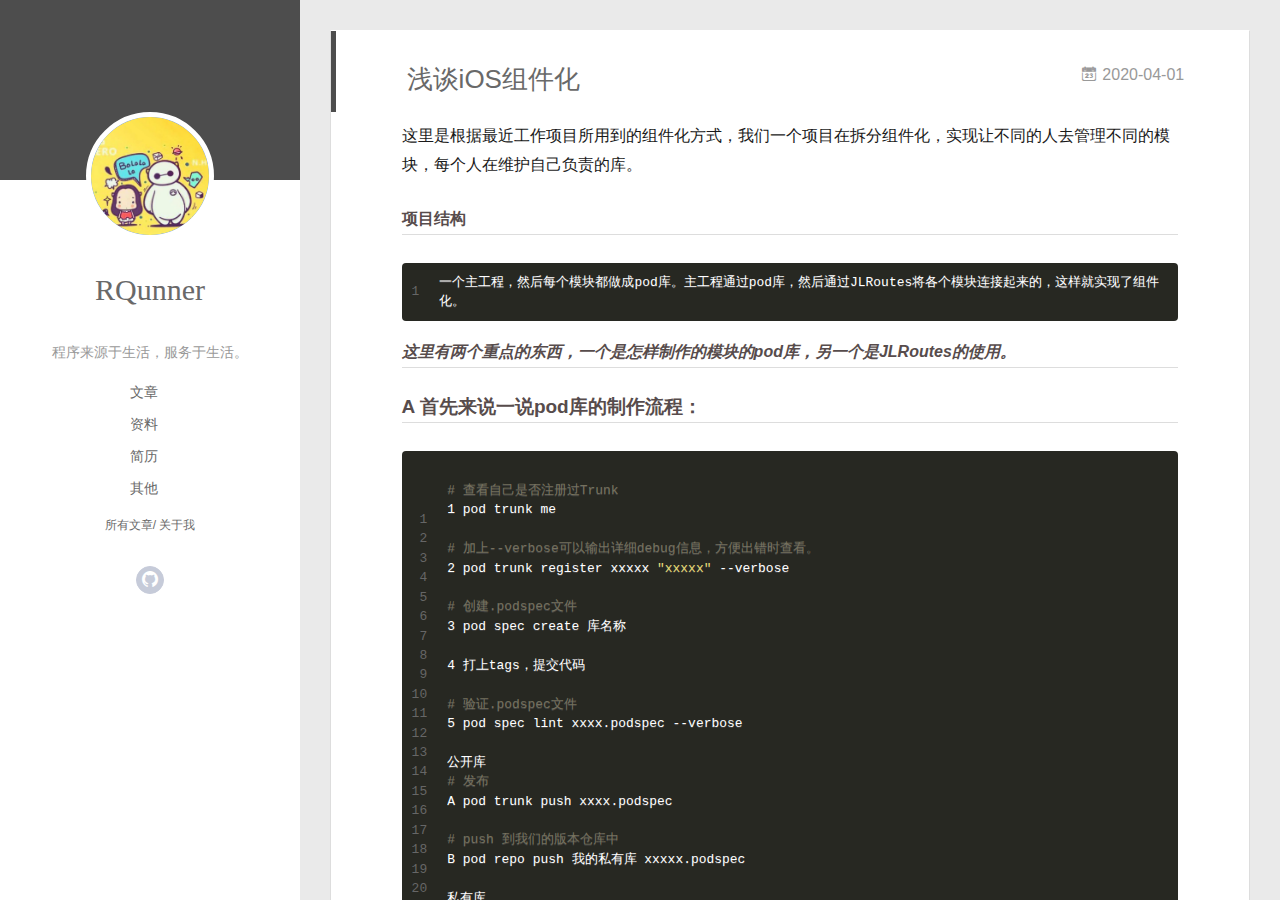
==== commit 3b76b890: "Site updated: 2020-04-01 15:44:54" ====
--- a/index.html
+++ b/index.html
@@ -188,38 +188,12 @@
         <p>这里是根据最近工作项目所用到的组件化方式，我们一个项目在拆分组件化，实现让不同的人去管理不同的模块，每个人在维护自己负责的库。 </p>
 <h5 id="项目结构"><a href="#项目结构" class="headerlink" title="项目结构"></a>项目结构</h5><figure class="highlight bash"><table><tr><td class="gutter"><pre><span class="line">1</span><br></pre></td><td class="code"><pre><span class="line">一个主工程，然后每个模块都做成pod库。主工程通过pod库，然后通过JLRoutes将各个模块连接起来的，这样就实现了组件化。</span><br></pre></td></tr></table></figure>
 
-<h6 id="这里有两个重点的东西，一个是怎样制作的模块的pod库，另一个是JLRoutes的使用。"><a href="#这里有两个重点的东西，一个是怎样制作的模块的pod库，另一个是JLRoutes的使用。" class="headerlink" title="这里有两个重点的东西，一个是怎样制作的模块的pod库，另一个是JLRoutes的使用。"></a>这里有两个重点的东西，一个是怎样制作的模块的pod库，另一个是JLRoutes的使用。</h6><h3 id="A-首先来说一说pod库的制作流程："><a href="#A-首先来说一说pod库的制作流程：" class="headerlink" title="A 首先来说一说pod库的制作流程："></a>A 首先来说一说pod库的制作流程：</h3><p>创建本地pod</p>
-<figure class="highlight bash"><table><tr><td class="gutter"><pre><span class="line">1</span><br></pre></td><td class="code"><pre><span class="line">pod lib create LCTreasureKit</span><br></pre></td></tr></table></figure>
-
-<p>创建本地pod的时候会回答几个问题，按照项目的实际情况回答即可</p>
-<figure class="highlight bash"><table><tr><td class="gutter"><pre><span class="line">1</span><br><span class="line">2</span><br><span class="line">3</span><br><span class="line">4</span><br><span class="line">5</span><br><span class="line">6</span><br><span class="line">7</span><br><span class="line">8</span><br><span class="line">9</span><br><span class="line">10</span><br><span class="line">11</span><br><span class="line">12</span><br></pre></td><td class="code"><pre><span class="line">//选择什么平台来构建pod</span><br><span class="line">What platform <span class="keyword">do</span> you want to use?? [ iOS / macOS ]</span><br><span class="line"> //选择什么语言来构建pod</span><br><span class="line">What language <span class="keyword">do</span> you want to use?? [ Swift / ObjC ]</span><br><span class="line">//是否为你的库生成一个xcode demo</span><br><span class="line">Would you like to include a demo application with your library? [ Yes / No ]</span><br><span class="line">//选择测试框架，如果不知道官方建议选第一个</span><br><span class="line">Which testing frameworks will you use? [ Specta / Kiwi / None ]</span><br><span class="line">//基于试图的测试</span><br><span class="line">Would you like to <span class="keyword">do</span> view based testing? [ Yes / No ]</span><br><span class="line">//类的前缀</span><br><span class="line">What is your class prefix?</span><br></pre></td></tr></table></figure>
-
-<p>创建远端仓库<br>可以在github、码云等平台，为该pod创建一个远端仓库。</p>
-<h6 id="绑定远端库"><a href="#绑定远端库" class="headerlink" title="绑定远端库"></a>绑定远端库</h6><p>1.进入本地pod项目中，去绑定远端仓库。</p>
-<figure class="highlight bash"><table><tr><td class="gutter"><pre><span class="line">1</span><br></pre></td><td class="code"><pre><span class="line">git remote add origin httpsUrl</span><br></pre></td></tr></table></figure>
-<p>2.然后将本地代码推送到远端仓库</p>
-<figure class="highlight bash"><table><tr><td class="gutter"><pre><span class="line">1</span><br></pre></td><td class="code"><pre><span class="line">git push -u origin master</span><br></pre></td></tr></table></figure>
-
-<p>修改本地.podspec文件</p>
-<figure class="highlight bash"><table><tr><td class="gutter"><pre><span class="line">1</span><br><span class="line">2</span><br><span class="line">3</span><br><span class="line">4</span><br><span class="line">5</span><br><span class="line">6</span><br><span class="line">7</span><br><span class="line">8</span><br><span class="line">9</span><br><span class="line">10</span><br><span class="line">11</span><br><span class="line">12</span><br><span class="line">13</span><br><span class="line">14</span><br><span class="line">15</span><br><span class="line">16</span><br><span class="line">17</span><br><span class="line">18</span><br><span class="line">19</span><br><span class="line">20</span><br><span class="line">21</span><br><span class="line">22</span><br><span class="line">23</span><br><span class="line">24</span><br><span class="line">25</span><br><span class="line">26</span><br><span class="line">27</span><br><span class="line">28</span><br><span class="line">29</span><br><span class="line">30</span><br><span class="line">31</span><br><span class="line">32</span><br><span class="line">33</span><br><span class="line">34</span><br></pre></td><td class="code"><pre><span class="line">Pod::Spec.new <span class="keyword">do</span> |s|</span><br><span class="line">  //名字</span><br><span class="line">  s.name             = <span class="string">'LCTreasureKit'</span></span><br><span class="line">//版本</span><br><span class="line">  s.version          = <span class="string">'1.0.1'</span></span><br><span class="line">  //摘要</span><br><span class="line">  s.summary          = <span class="string">'Treasure chest for iOS developers.'</span></span><br><span class="line">  //描述</span><br><span class="line">  s.description      = <span class="string">"This is a collection of commonly used tool classes to help developers develop better."</span></span><br><span class="line">   //主页</span><br><span class="line">  s.homepage         = <span class="string">'https://github.com/xxx-xx/LCTreasureKit.git'</span></span><br><span class="line">  //截图</span><br><span class="line">  <span class="comment"># s.screenshots     = 'www.example.com/screenshots_1', 'www.example.com/screenshots_2'</span></span><br><span class="line">  s.license          = &#123; :<span class="built_in">type</span> =&gt; <span class="string">'MIT'</span>, :file =&gt; <span class="string">'LICENSE'</span> &#125;</span><br><span class="line">  s.author           = &#123; <span class="string">'Xu Lichao'</span> =&gt; <span class="string">'hzxx_xlc@163.com'</span> &#125;</span><br><span class="line">  //资源，远端库地址</span><br><span class="line">  s.source           = &#123; :git =&gt; <span class="string">'https://github.com/xxx-xx/LCTreasureKit.git'</span>, :tag =&gt; s.version.to_s &#125;</span><br><span class="line">  <span class="comment"># s.social_media_url = 'https://twitter.com/&lt;TWITTER_USERNAME&gt;'</span></span><br><span class="line"></span><br><span class="line">  s.ios.deployment_target = <span class="string">'8.0'</span></span><br><span class="line">  //库里包含的文件</span><br><span class="line">  s.source_files = <span class="string">'LCTreasureKit/Classes/**/*'</span></span><br><span class="line">  //bundle资源</span><br><span class="line">  <span class="comment"># s.resource_bundles = &#123;</span></span><br><span class="line">  <span class="comment">#   'LCTreasureKit' =&gt; ['LCTreasureKit/Assets/*.png']</span></span><br><span class="line">  <span class="comment"># &#125;</span></span><br><span class="line"></span><br><span class="line">  <span class="comment"># s.public_header_files = 'Pod/Classes/**/*.h'</span></span><br><span class="line">  <span class="comment"># s.frameworks = 'UIKit', 'MapKit'</span></span><br><span class="line">//依赖三方库，如果需要多个，则写多行</span><br><span class="line">  <span class="comment"># s.dependency 'AFNetworking', '~&gt; 2.3'</span></span><br><span class="line">  <span class="comment"># s.dependency 'MJRefresh', </span></span><br><span class="line">  </span><br><span class="line">end</span><br></pre></td></tr></table></figure>
-
-<p>把你要新增的代码放到classes文件夹下，然后导入到Kit目录下。<br>进行git add 、git commit 和git push 三个常规步骤。<br>代码准备推到pod库的时候，要先打标签，并推送标签</p>
-<figure class="highlight bash"><table><tr><td class="gutter"><pre><span class="line">1</span><br><span class="line">2</span><br></pre></td><td class="code"><pre><span class="line">git tag -m <span class="string">"first"</span> <span class="string">"1.0.0"</span> OR git tag 1.0.1</span><br><span class="line">git push --tags</span><br></pre></td></tr></table></figure>
-
-<h6 id="提交Pod"><a href="#提交Pod" class="headerlink" title="提交Pod"></a>提交Pod</h6><p>1.注册pod 帐户</p>
-<figure class="highlight bash"><table><tr><td class="gutter"><pre><span class="line">1</span><br></pre></td><td class="code"><pre><span class="line">pod trunk register yourMail yourName</span><br></pre></td></tr></table></figure>
-<p>注册完记得去邮箱激活，激活成功后可以输入pod trunk me 查看pod帐户信息。</p>
-<p>2.验证pod</p>
-<figure class="highlight bash"><table><tr><td class="gutter"><pre><span class="line">1</span><br></pre></td><td class="code"><pre><span class="line">pod lib lint yourKit.podspec</span><br></pre></td></tr></table></figure>
-
-<p>3.提交pod</p>
-<figure class="highlight bash"><table><tr><td class="gutter"><pre><span class="line">1</span><br></pre></td><td class="code"><pre><span class="line">pod trunk push NAME.podspec</span><br></pre></td></tr></table></figure>
-<p>最后出现congrats信息，那么pod已经提交成功了，可以在其他项目中添加使用该pod。</p>
-<p>归纳其他相关的cocoapods相关命令：</p>
-<figure class="highlight bash"><table><tr><td class="gutter"><pre><span class="line">1</span><br><span class="line">2</span><br><span class="line">3</span><br><span class="line">4</span><br><span class="line">5</span><br><span class="line">6</span><br><span class="line">7</span><br><span class="line">8</span><br><span class="line">9</span><br><span class="line">10</span><br><span class="line">11</span><br><span class="line">12</span><br><span class="line">13</span><br><span class="line">14</span><br><span class="line">15</span><br><span class="line">16</span><br><span class="line">17</span><br><span class="line">18</span><br><span class="line">19</span><br><span class="line">20</span><br><span class="line">21</span><br><span class="line">22</span><br><span class="line">23</span><br><span class="line">24</span><br><span class="line">25</span><br><span class="line">26</span><br><span class="line">27</span><br><span class="line">28</span><br><span class="line">29</span><br><span class="line">30</span><br><span class="line">31</span><br><span class="line">32</span><br><span class="line">33</span><br><span class="line">34</span><br><span class="line">35</span><br><span class="line">36</span><br><span class="line">37</span><br><span class="line">38</span><br><span class="line">39</span><br><span class="line">40</span><br><span class="line">41</span><br><span class="line">42</span><br><span class="line">43</span><br><span class="line">44</span><br><span class="line">45</span><br><span class="line">46</span><br><span class="line">47</span><br><span class="line">48</span><br><span class="line">49</span><br><span class="line">50</span><br><span class="line">51</span><br><span class="line">52</span><br><span class="line">53</span><br><span class="line">54</span><br><span class="line">55</span><br><span class="line">56</span><br><span class="line">57</span><br><span class="line">58</span><br><span class="line">59</span><br><span class="line">60</span><br><span class="line">61</span><br><span class="line">62</span><br><span class="line">63</span><br><span class="line">64</span><br><span class="line">65</span><br><span class="line">66</span><br><span class="line">67</span><br><span class="line">68</span><br><span class="line">69</span><br><span class="line">70</span><br><span class="line">71</span><br></pre></td><td class="code"><pre><span class="line"></span><br><span class="line"><span class="comment"># 查看自己是否注册过Trunk</span></span><br><span class="line">1 pod trunk me</span><br><span class="line"></span><br><span class="line"><span class="comment"># 加上--verbose可以输出详细debug信息，方便出错时查看。</span></span><br><span class="line">2 pod trunk register xxxxx <span class="string">"xxxxx"</span> --verbose</span><br><span class="line"></span><br><span class="line"><span class="comment"># 创建.podspec文件</span></span><br><span class="line">3 pod spec create 库名称</span><br><span class="line"></span><br><span class="line">4 打上tags，提交代码</span><br><span class="line"> </span><br><span class="line"><span class="comment"># 验证.podspec文件 </span></span><br><span class="line">5 pod spec lint xxxx.podspec --verbose</span><br><span class="line"></span><br><span class="line">公开库</span><br><span class="line"><span class="comment"># 发布</span></span><br><span class="line">A pod trunk push xxxx.podspec</span><br><span class="line"></span><br><span class="line"><span class="comment"># push 到我们的版本仓库中</span></span><br><span class="line">B pod repo push 我的私有库 xxxxx.podspec</span><br><span class="line"></span><br><span class="line">私有库</span><br><span class="line"><span class="comment"># 更新下我们的版本库</span></span><br><span class="line">A pod repo update 我的私有库</span><br><span class="line"></span><br><span class="line"><span class="comment"># 验证仓库</span></span><br><span class="line">6 pod search 库名称</span><br><span class="line"></span><br><span class="line">其他命令</span><br><span class="line">pod lib lint 验证我们的仓库配置是否正确</span><br><span class="line"><span class="built_in">echo</span> <span class="string">"3.0"</span> &gt; .swift-version .swift-version文件用来知道swift版本，用命令行创建</span><br><span class="line">pod repo add 私有库名称 地址 将这个远程的私有版本仓库添加到本地</span><br><span class="line"></span><br><span class="line">配置案例</span><br><span class="line"></span><br><span class="line">Pod::Spec.new <span class="keyword">do</span> |s|</span><br><span class="line">  s.name         = <span class="string">"xxxx"</span> <span class="comment"># 项目名称</span></span><br><span class="line">  s.version      = <span class="string">"1.0.0"</span>        <span class="comment"># 版本号 与 你仓库的 标签号 对应</span></span><br><span class="line">  s.license      = <span class="string">"MIT"</span>          <span class="comment"># 开源证书</span></span><br><span class="line">  s.summary      = <span class="string">"私人pod代码"</span> <span class="comment"># 项目简介</span></span><br><span class="line"></span><br><span class="line">  s.homepage     = <span class="string">"https://github.com/xxxx/xxxx"</span> <span class="comment"># 仓库的主页</span></span><br><span class="line">  s.source       = &#123; :git =&gt; <span class="string">"https://github.com/xxxx/xxxx.git"</span>, :tag =&gt; <span class="string">"#&#123;s.version&#125;"</span> &#125;<span class="comment">#你的仓库地址，不能用SSH地址</span></span><br><span class="line">  s.source_files = <span class="string">"xxxx/*.&#123;h,m&#125;"</span> <span class="comment"># 你代码的位置， xxxx/*.&#123;h,m&#125; 表示 xxxx 文件夹下所有的.h和.m文件</span></span><br><span class="line">  s.requires_arc = <span class="literal">true</span> <span class="comment"># 是否启用ARC</span></span><br><span class="line">  s.platform     = :ios, <span class="string">"7.0"</span> <span class="comment">#平台及支持的最低版本</span></span><br><span class="line">  <span class="comment"># s.frameworks   = "UIKit", "Foundation" #支持的框架</span></span><br><span class="line">  <span class="comment"># s.dependency   = "AFNetworking" # 依赖库</span></span><br><span class="line">  </span><br><span class="line">  <span class="comment"># User</span></span><br><span class="line">  s.author             = &#123; <span class="string">"xxxx"</span> =&gt; <span class="string">"xxxx@xxxx.xxxx"</span> &#125;<span class="comment"># 作者信息</span></span><br><span class="line">  s.social_media_url   = <span class="string">"http://xxxx.github.io"</span> <span class="comment"># 个人主页</span></span><br><span class="line"></span><br><span class="line">end</span><br><span class="line"></span><br><span class="line">//// YDServersKit</span><br><span class="line">pod lib lint xxxx.podspec --use-libraries --verbose --allow-warnings --sources=<span class="string">'https://github.com/CocoaPods/Specs.git,https://139.196.80.10/xxxx/xxxx.git'</span></span><br><span class="line"></span><br><span class="line">pod repo push YDPodSpec YDServersKit.podspec --use-libraries --verbose --allow-warnings --sources=<span class="string">'https://github.com/CocoaPods/Specs.git,https://139.196.80.10/xxxx/xxxx.git'</span></span><br><span class="line"></span><br><span class="line"></span><br><span class="line">//// YDCoreComKit</span><br><span class="line">pod lib lint YDCoreComKit.podspec --use-libraries --verbose --allow-warnings</span><br><span class="line"></span><br><span class="line">pod repo push YDPodSpec xxxx.podspec --use-libraries --verbose --allow-warnings</span><br><span class="line"></span><br><span class="line">//// YDLoginModule</span><br><span class="line">pod lib lint YDLoginModule.podspec --use-libraries --verbose --allow-warnings --sources=<span class="string">'https://github.com/CocoaPods/Specs.git,https://139.196.80.10/xxxx/xxxx.git'</span></span><br><span class="line"></span><br><span class="line">pod repo push YDPodSpec YDLoginModule.podspec --use-libraries --verbose --allow-warnings --sources=<span class="string">'https://github.com/CocoaPods/Specs.git,https://139.196.80.10/xxxx/xxxx.git'</span></span><br></pre></td></tr></table></figure>
+<h6 id="这里有两个重点的东西，一个是怎样制作的模块的pod库，另一个是JLRoutes的使用。"><a href="#这里有两个重点的东西，一个是怎样制作的模块的pod库，另一个是JLRoutes的使用。" class="headerlink" title="这里有两个重点的东西，一个是怎样制作的模块的pod库，另一个是JLRoutes的使用。"></a>这里有两个重点的东西，一个是怎样制作的模块的pod库，另一个是JLRoutes的使用。</h6><h3 id="A-首先来说一说pod库的制作流程："><a href="#A-首先来说一说pod库的制作流程：" class="headerlink" title="A 首先来说一说pod库的制作流程："></a>A 首先来说一说pod库的制作流程：</h3><figure class="highlight bash"><table><tr><td class="gutter"><pre><span class="line">1</span><br><span class="line">2</span><br><span class="line">3</span><br><span class="line">4</span><br><span class="line">5</span><br><span class="line">6</span><br><span class="line">7</span><br><span class="line">8</span><br><span class="line">9</span><br><span class="line">10</span><br><span class="line">11</span><br><span class="line">12</span><br><span class="line">13</span><br><span class="line">14</span><br><span class="line">15</span><br><span class="line">16</span><br><span class="line">17</span><br><span class="line">18</span><br><span class="line">19</span><br><span class="line">20</span><br><span class="line">21</span><br><span class="line">22</span><br><span class="line">23</span><br><span class="line">24</span><br><span class="line">25</span><br><span class="line">26</span><br><span class="line">27</span><br><span class="line">28</span><br><span class="line">29</span><br><span class="line">30</span><br><span class="line">31</span><br><span class="line">32</span><br><span class="line">33</span><br><span class="line">34</span><br><span class="line">35</span><br><span class="line">36</span><br><span class="line">37</span><br><span class="line">38</span><br><span class="line">39</span><br><span class="line">40</span><br><span class="line">41</span><br><span class="line">42</span><br><span class="line">43</span><br><span class="line">44</span><br><span class="line">45</span><br><span class="line">46</span><br><span class="line">47</span><br><span class="line">48</span><br><span class="line">49</span><br><span class="line">50</span><br><span class="line">51</span><br><span class="line">52</span><br><span class="line">53</span><br><span class="line">54</span><br><span class="line">55</span><br><span class="line">56</span><br><span class="line">57</span><br><span class="line">58</span><br><span class="line">59</span><br><span class="line">60</span><br><span class="line">61</span><br><span class="line">62</span><br><span class="line">63</span><br><span class="line">64</span><br><span class="line">65</span><br><span class="line">66</span><br><span class="line">67</span><br><span class="line">68</span><br><span class="line">69</span><br><span class="line">70</span><br><span class="line">71</span><br></pre></td><td class="code"><pre><span class="line"></span><br><span class="line"><span class="comment"># 查看自己是否注册过Trunk</span></span><br><span class="line">1 pod trunk me</span><br><span class="line"></span><br><span class="line"><span class="comment"># 加上--verbose可以输出详细debug信息，方便出错时查看。</span></span><br><span class="line">2 pod trunk register xxxxx <span class="string">"xxxxx"</span> --verbose</span><br><span class="line"></span><br><span class="line"><span class="comment"># 创建.podspec文件</span></span><br><span class="line">3 pod spec create 库名称</span><br><span class="line"></span><br><span class="line">4 打上tags，提交代码</span><br><span class="line"> </span><br><span class="line"><span class="comment"># 验证.podspec文件 </span></span><br><span class="line">5 pod spec lint xxxx.podspec --verbose</span><br><span class="line"></span><br><span class="line">公开库</span><br><span class="line"><span class="comment"># 发布</span></span><br><span class="line">A pod trunk push xxxx.podspec</span><br><span class="line"></span><br><span class="line"><span class="comment"># push 到我们的版本仓库中</span></span><br><span class="line">B pod repo push 我的私有库 xxxxx.podspec</span><br><span class="line"></span><br><span class="line">私有库</span><br><span class="line"><span class="comment"># 更新下我们的版本库</span></span><br><span class="line">A pod repo update 我的私有库</span><br><span class="line"></span><br><span class="line"><span class="comment"># 验证仓库</span></span><br><span class="line">6 pod search 库名称</span><br><span class="line"></span><br><span class="line">其他命令</span><br><span class="line">pod lib lint 验证我们的仓库配置是否正确</span><br><span class="line"><span class="built_in">echo</span> <span class="string">"3.0"</span> &gt; .swift-version .swift-version文件用来知道swift版本，用命令行创建</span><br><span class="line">pod repo add 私有库名称 地址 将这个远程的私有版本仓库添加到本地</span><br><span class="line"></span><br><span class="line">配置案例</span><br><span class="line"></span><br><span class="line">Pod::Spec.new <span class="keyword">do</span> |s|</span><br><span class="line">  s.name         = <span class="string">"xxxx"</span> <span class="comment"># 项目名称</span></span><br><span class="line">  s.version      = <span class="string">"1.0.0"</span>        <span class="comment"># 版本号 与 你仓库的 标签号 对应</span></span><br><span class="line">  s.license      = <span class="string">"MIT"</span>          <span class="comment"># 开源证书</span></span><br><span class="line">  s.summary      = <span class="string">"私人pod代码"</span> <span class="comment"># 项目简介</span></span><br><span class="line"></span><br><span class="line">  s.homepage     = <span class="string">"https://github.com/xxxx/xxxx"</span> <span class="comment"># 仓库的主页</span></span><br><span class="line">  s.source       = &#123; :git =&gt; <span class="string">"https://github.com/xxxx/xxxx.git"</span>, :tag =&gt; <span class="string">"#&#123;s.version&#125;"</span> &#125;<span class="comment">#你的仓库地址，不能用SSH地址</span></span><br><span class="line">  s.source_files = <span class="string">"xxxx/*.&#123;h,m&#125;"</span> <span class="comment"># 你代码的位置， xxxx/*.&#123;h,m&#125; 表示 xxxx 文件夹下所有的.h和.m文件</span></span><br><span class="line">  s.requires_arc = <span class="literal">true</span> <span class="comment"># 是否启用ARC</span></span><br><span class="line">  s.platform     = :ios, <span class="string">"7.0"</span> <span class="comment">#平台及支持的最低版本</span></span><br><span class="line">  <span class="comment"># s.frameworks   = "UIKit", "Foundation" #支持的框架</span></span><br><span class="line">  <span class="comment"># s.dependency   = "AFNetworking" # 依赖库</span></span><br><span class="line">  </span><br><span class="line">  <span class="comment"># User</span></span><br><span class="line">  s.author             = &#123; <span class="string">"xxxx"</span> =&gt; <span class="string">"xxxx@xxxx.xxxx"</span> &#125;<span class="comment"># 作者信息</span></span><br><span class="line">  s.social_media_url   = <span class="string">"http://xxxx.github.io"</span> <span class="comment"># 个人主页</span></span><br><span class="line"></span><br><span class="line">end</span><br><span class="line"></span><br><span class="line">//// YDServersKit</span><br><span class="line">pod lib lint xxxx.podspec --use-libraries --verbose --allow-warnings --sources=<span class="string">'https://github.com/CocoaPods/Specs.git,https://139.196.80.10/xxxx/xxxx.git'</span></span><br><span class="line"></span><br><span class="line">pod repo push YDPodSpec YDServersKit.podspec --use-libraries --verbose --allow-warnings --sources=<span class="string">'https://github.com/CocoaPods/Specs.git,https://139.196.80.10/xxxx/xxxx.git'</span></span><br><span class="line"></span><br><span class="line"></span><br><span class="line">//// YDCoreComKit</span><br><span class="line">pod lib lint YDCoreComKit.podspec --use-libraries --verbose --allow-warnings</span><br><span class="line"></span><br><span class="line">pod repo push YDPodSpec xxxx.podspec --use-libraries --verbose --allow-warnings</span><br><span class="line"></span><br><span class="line">//// YDLoginModule</span><br><span class="line">pod lib lint YDLoginModule.podspec --use-libraries --verbose --allow-warnings --sources=<span class="string">'https://github.com/CocoaPods/Specs.git,https://139.196.80.10/xxxx/xxxx.git'</span></span><br><span class="line"></span><br><span class="line">pod repo push YDPodSpec YDLoginModule.podspec --use-libraries --verbose --allow-warnings --sources=<span class="string">'https://github.com/CocoaPods/Specs.git,https://139.196.80.10/xxxx/xxxx.git'</span></span><br></pre></td></tr></table></figure>
 
 <h3 id="B-再说一说JLRoutes的使用"><a href="#B-再说一说JLRoutes的使用" class="headerlink" title="B 再说一说JLRoutes的使用"></a>B 再说一说JLRoutes的使用</h3><p>选择了JLRoutes这种方式，首先封装了一个中间层,代码如下：</p>
-<figure class="highlight bash"><table><tr><td class="gutter"><pre><span class="line">1</span><br><span class="line">2</span><br><span class="line">3</span><br><span class="line">4</span><br><span class="line">5</span><br><span class="line">6</span><br><span class="line">7</span><br><span class="line">8</span><br><span class="line">9</span><br><span class="line">10</span><br><span class="line">11</span><br><span class="line">12</span><br><span class="line">13</span><br><span class="line">14</span><br><span class="line">15</span><br><span class="line">16</span><br><span class="line">17</span><br><span class="line">18</span><br><span class="line">19</span><br><span class="line">20</span><br><span class="line">21</span><br><span class="line">22</span><br><span class="line">23</span><br><span class="line">24</span><br><span class="line">25</span><br><span class="line">26</span><br><span class="line">27</span><br><span class="line">28</span><br><span class="line">29</span><br><span class="line">30</span><br><span class="line">31</span><br><span class="line">32</span><br><span class="line">33</span><br><span class="line">34</span><br><span class="line">35</span><br><span class="line">36</span><br><span class="line">37</span><br><span class="line">38</span><br><span class="line">39</span><br><span class="line">40</span><br><span class="line">41</span><br><span class="line">42</span><br><span class="line">43</span><br><span class="line">44</span><br><span class="line">45</span><br><span class="line">46</span><br><span class="line">47</span><br><span class="line">48</span><br><span class="line">49</span><br><span class="line">50</span><br><span class="line">51</span><br><span class="line">52</span><br><span class="line">53</span><br><span class="line">54</span><br><span class="line">55</span><br><span class="line">56</span><br><span class="line">57</span><br><span class="line">58</span><br><span class="line">59</span><br><span class="line">60</span><br><span class="line">61</span><br><span class="line">62</span><br><span class="line">63</span><br><span class="line">64</span><br><span class="line">65</span><br><span class="line">66</span><br><span class="line">67</span><br><span class="line">68</span><br><span class="line">69</span><br><span class="line">70</span><br><span class="line">71</span><br><span class="line">72</span><br><span class="line">73</span><br><span class="line">74</span><br><span class="line">75</span><br><span class="line">76</span><br><span class="line">77</span><br><span class="line">78</span><br><span class="line">79</span><br><span class="line">80</span><br><span class="line">81</span><br><span class="line">82</span><br><span class="line">83</span><br><span class="line">84</span><br><span class="line">85</span><br><span class="line">86</span><br><span class="line">87</span><br><span class="line">88</span><br><span class="line">89</span><br><span class="line">90</span><br><span class="line">91</span><br><span class="line">92</span><br><span class="line">93</span><br><span class="line">94</span><br><span class="line">95</span><br><span class="line">96</span><br><span class="line">97</span><br><span class="line">98</span><br><span class="line">99</span><br><span class="line">100</span><br><span class="line">101</span><br><span class="line">102</span><br><span class="line">103</span><br><span class="line">104</span><br><span class="line">105</span><br><span class="line">106</span><br><span class="line">107</span><br><span class="line">108</span><br><span class="line">109</span><br><span class="line">110</span><br><span class="line">111</span><br><span class="line">112</span><br><span class="line">113</span><br><span class="line">114</span><br><span class="line">115</span><br><span class="line">116</span><br><span class="line">117</span><br><span class="line">118</span><br><span class="line">119</span><br><span class="line">120</span><br><span class="line">121</span><br><span class="line">122</span><br><span class="line">123</span><br><span class="line">124</span><br><span class="line">125</span><br><span class="line">126</span><br><span class="line">127</span><br><span class="line">128</span><br><span class="line">129</span><br><span class="line">130</span><br><span class="line">131</span><br><span class="line">132</span><br><span class="line">133</span><br><span class="line">134</span><br><span class="line">135</span><br><span class="line">136</span><br><span class="line">137</span><br><span class="line">138</span><br><span class="line">139</span><br><span class="line">140</span><br><span class="line">141</span><br><span class="line">142</span><br></pre></td><td class="code"><pre><span class="line"><span class="comment">#import &lt;Foundation/Foundation.h&gt;</span></span><br><span class="line"></span><br><span class="line"></span><br><span class="line">NS_ASSUME_NONNULL_BEGIN</span><br><span class="line"></span><br><span class="line">@interface RoutesMediator : NSObject</span><br><span class="line"></span><br><span class="line">+ (instancetype)sharedInstance;</span><br><span class="line"></span><br><span class="line">/**</span><br><span class="line"> 页面跳转无参</span><br><span class="line"></span><br><span class="line"> @param url 目标页面的url</span><br><span class="line"> */</span><br><span class="line">- (void)openModuleWithURL:(NSURL *)url;</span><br><span class="line"></span><br><span class="line"></span><br><span class="line">/**</span><br><span class="line"> 页面跳转有参数</span><br><span class="line"></span><br><span class="line"> @param url 目标页面的url</span><br><span class="line"> */</span><br><span class="line">- (void)openModuleWithURLParameters:(NSURL *)url;</span><br><span class="line"></span><br><span class="line">@end</span><br><span class="line"></span><br><span class="line">NS_ASSUME_NONNULL_END</span><br><span class="line"></span><br><span class="line"></span><br><span class="line"><span class="comment">#import "RoutesMediator.h"</span></span><br><span class="line"><span class="comment">#import "JLRoutes.h"</span></span><br><span class="line"><span class="comment">#import "UIViewController+CurrentVC.h"</span></span><br><span class="line"></span><br><span class="line">@interface RoutesMediator ()</span><br><span class="line"></span><br><span class="line"></span><br><span class="line">@end</span><br><span class="line"></span><br><span class="line">@implementation RoutesMediator</span><br><span class="line"></span><br><span class="line">+ (instancetype)sharedInstance &#123;</span><br><span class="line">    static RoutesMediator *mediator;</span><br><span class="line">    static dispatch_once_t onceToken;</span><br><span class="line">    dispatch_once(&amp;onceToken, ^&#123;</span><br><span class="line">        mediator = [[RoutesMediator alloc] init];</span><br><span class="line">    &#125;);</span><br><span class="line">    <span class="built_in">return</span> mediator;</span><br><span class="line">&#125;</span><br><span class="line"></span><br><span class="line">/**</span><br><span class="line"> 无参路由注册</span><br><span class="line"> */</span><br><span class="line">- (void)registerModuleNoParameters &#123;</span><br><span class="line">    [[JLRoutes globalRoutes] addRoute:@<span class="string">"/:module/:target/:Modal"</span> handler:^BOOL(NSDictionary&lt;NSString *,id&gt; * _Nonnull parameters) &#123;</span><br><span class="line">        <span class="built_in">return</span> [self goTargetViewController:parameters isParam:NO];</span><br><span class="line">    &#125;];</span><br><span class="line">&#125;</span><br><span class="line"></span><br><span class="line">/**</span><br><span class="line"> 有参路由注册</span><br><span class="line"> */</span><br><span class="line">- (void)registerModuleParameters &#123;</span><br><span class="line">    [[JLRoutes globalRoutes] addRoute:@<span class="string">"/:module/:target/:Modal/:parameter"</span> handler:^BOOL(NSDictionary&lt;NSString *,id&gt; * _Nonnull parameters) &#123;</span><br><span class="line">        <span class="built_in">return</span> [self goTargetViewController:parameters isParam:YES];</span><br><span class="line">    &#125;];</span><br><span class="line">&#125;</span><br><span class="line"></span><br><span class="line"></span><br><span class="line">/**</span><br><span class="line"> 页面跳转</span><br><span class="line"></span><br><span class="line"> @param parameters 参数</span><br><span class="line"> @param isParam 是否有参数</span><br><span class="line"> @<span class="built_in">return</span> Bool</span><br><span class="line"> */</span><br><span class="line">- (BOOL)goTargetViewController:(NSDictionary *)parameters isParam:(BOOL)isParam&#123;</span><br><span class="line">    NSString *targetClassString = parameters[@<span class="string">"target"</span>];</span><br><span class="line">    Class targetClass = NSClassFromString(targetClassString);</span><br><span class="line">    id object = [[targetClass alloc] init];</span><br><span class="line">    </span><br><span class="line">    NSString *modal = parameters[@<span class="string">"Modal"</span>];</span><br><span class="line">    // 有参数设置参数</span><br><span class="line">    <span class="keyword">if</span> (isParam) &#123;</span><br><span class="line">        <span class="keyword">if</span> ([object respondsToSelector:@selector(setParameterJsonString:)]) &#123;</span><br><span class="line">            [object performSelector:@selector(setParameterJsonString:) withObject:parameters[@<span class="string">"parameter"</span>]];</span><br><span class="line">        &#125;</span><br><span class="line">    &#125;</span><br><span class="line">    </span><br><span class="line">    <span class="keyword">if</span> ([object isKindOfClass:[UIViewController class]]) &#123;</span><br><span class="line">        // 目标视图控制器</span><br><span class="line">        UIViewController *taegetVC = (UIViewController *)object;</span><br><span class="line">        // 获取当前视图控制器</span><br><span class="line">        UIViewController *currentViewController = [UIViewController getCurrentViewController];</span><br><span class="line">        // Push</span><br><span class="line">        <span class="keyword">if</span> ([modal isEqualToString:@<span class="string">"push"</span>]) &#123;</span><br><span class="line">            [currentViewController.navigationController pushViewController:taegetVC animated:YES];</span><br><span class="line">        &#125;</span><br><span class="line">        <span class="keyword">else</span>&#123;</span><br><span class="line">            // present</span><br><span class="line">            <span class="keyword">if</span> ([taegetVC respondsToSelector:@selector(setVCModal:)]) &#123;</span><br><span class="line">                [taegetVC performSelector:@selector(setVCModal:) withObject:@<span class="string">"present"</span>];</span><br><span class="line">            &#125;</span><br><span class="line">            BaseNavigationController *nav = [[BaseNavigationController alloc]initWithRootViewController:taegetVC];</span><br><span class="line">            [currentViewController presentViewController:nav animated:YES completion:nil];</span><br><span class="line">        &#125;</span><br><span class="line">        <span class="built_in">return</span> YES;</span><br><span class="line">    &#125; <span class="keyword">else</span> &#123;</span><br><span class="line">        <span class="built_in">return</span> NO;</span><br><span class="line">    &#125;</span><br><span class="line">&#125;</span><br><span class="line"></span><br><span class="line">/**</span><br><span class="line"> 页面跳转无参</span><br><span class="line"> </span><br><span class="line"> @param url 目标页面的url</span><br><span class="line"> */</span><br><span class="line">- (void)openModuleWithURL:(NSURL *)url&#123;</span><br><span class="line">  </span><br><span class="line">    [self registerModuleNoParameters];</span><br><span class="line">    [self openUrl:url];</span><br><span class="line">&#125;</span><br><span class="line"></span><br><span class="line">/**</span><br><span class="line"> 页面跳转有参数</span><br><span class="line"> </span><br><span class="line"> @param url 目标页面的url</span><br><span class="line"> */</span><br><span class="line">- (void)openModuleWithURLParameters:(NSURL *)url&#123;</span><br><span class="line">    </span><br><span class="line">    [self registerModuleParameters];</span><br><span class="line">    [self openUrl:url];</span><br><span class="line">&#125;</span><br><span class="line"></span><br><span class="line">- (void)openUrl:(NSURL *)url&#123;</span><br><span class="line">    [[UIApplication sharedApplication] openURL:url options:@&#123;&#125; completionHandler:^(BOOL success) &#123;</span><br><span class="line">        <span class="keyword">if</span> (success) &#123;</span><br><span class="line">            [[JLRoutes globalRoutes] routeURL:url];</span><br><span class="line">        &#125;</span><br><span class="line">    &#125;];</span><br><span class="line">&#125;</span><br><span class="line"></span><br><span class="line">@end</span><br></pre></td></tr></table></figure>
+<figure class="highlight bash"><table><tr><td class="gutter"><pre><span class="line">1</span><br><span class="line">2</span><br><span class="line">3</span><br><span class="line">4</span><br><span class="line">5</span><br><span class="line">6</span><br><span class="line">7</span><br><span class="line">8</span><br><span class="line">9</span><br><span class="line">10</span><br><span class="line">11</span><br><span class="line">12</span><br><span class="line">13</span><br><span class="line">14</span><br><span class="line">15</span><br><span class="line">16</span><br><span class="line">17</span><br><span class="line">18</span><br><span class="line">19</span><br><span class="line">20</span><br><span class="line">21</span><br><span class="line">22</span><br><span class="line">23</span><br><span class="line">24</span><br><span class="line">25</span><br><span class="line">26</span><br></pre></td><td class="code"><pre><span class="line"><span class="comment">#import &lt;Foundation/Foundation.h&gt;</span></span><br><span class="line"></span><br><span class="line">NS_ASSUME_NONNULL_BEGIN</span><br><span class="line"></span><br><span class="line">@interface RoutesMediator : NSObject</span><br><span class="line"></span><br><span class="line">+ (instancetype)sharedInstance;</span><br><span class="line"></span><br><span class="line">/**</span><br><span class="line"> 页面跳转无参</span><br><span class="line"></span><br><span class="line"> @param url 目标页面的url</span><br><span class="line"> */</span><br><span class="line">- (void)openModuleWithURL:(NSURL *)url;</span><br><span class="line"></span><br><span class="line"></span><br><span class="line">/**</span><br><span class="line"> 页面跳转有参数</span><br><span class="line"></span><br><span class="line"> @param url 目标页面的url</span><br><span class="line"> */</span><br><span class="line">- (void)openModuleWithURLParameters:(NSURL *)url;</span><br><span class="line"></span><br><span class="line">@end</span><br><span class="line"></span><br><span class="line">NS_ASSUME_NONNULL_END</span><br></pre></td></tr></table></figure>
+
+<figure class="highlight bash"><table><tr><td class="gutter"><pre><span class="line">1</span><br><span class="line">2</span><br><span class="line">3</span><br><span class="line">4</span><br><span class="line">5</span><br><span class="line">6</span><br><span class="line">7</span><br><span class="line">8</span><br><span class="line">9</span><br><span class="line">10</span><br><span class="line">11</span><br><span class="line">12</span><br><span class="line">13</span><br><span class="line">14</span><br><span class="line">15</span><br><span class="line">16</span><br><span class="line">17</span><br><span class="line">18</span><br><span class="line">19</span><br><span class="line">20</span><br><span class="line">21</span><br><span class="line">22</span><br><span class="line">23</span><br><span class="line">24</span><br><span class="line">25</span><br><span class="line">26</span><br><span class="line">27</span><br><span class="line">28</span><br><span class="line">29</span><br><span class="line">30</span><br><span class="line">31</span><br><span class="line">32</span><br><span class="line">33</span><br><span class="line">34</span><br><span class="line">35</span><br><span class="line">36</span><br><span class="line">37</span><br><span class="line">38</span><br><span class="line">39</span><br><span class="line">40</span><br><span class="line">41</span><br><span class="line">42</span><br><span class="line">43</span><br><span class="line">44</span><br><span class="line">45</span><br><span class="line">46</span><br><span class="line">47</span><br><span class="line">48</span><br><span class="line">49</span><br><span class="line">50</span><br><span class="line">51</span><br><span class="line">52</span><br><span class="line">53</span><br><span class="line">54</span><br><span class="line">55</span><br><span class="line">56</span><br><span class="line">57</span><br><span class="line">58</span><br><span class="line">59</span><br><span class="line">60</span><br><span class="line">61</span><br><span class="line">62</span><br><span class="line">63</span><br><span class="line">64</span><br><span class="line">65</span><br><span class="line">66</span><br><span class="line">67</span><br><span class="line">68</span><br><span class="line">69</span><br><span class="line">70</span><br><span class="line">71</span><br><span class="line">72</span><br><span class="line">73</span><br><span class="line">74</span><br><span class="line">75</span><br><span class="line">76</span><br><span class="line">77</span><br><span class="line">78</span><br><span class="line">79</span><br><span class="line">80</span><br><span class="line">81</span><br><span class="line">82</span><br><span class="line">83</span><br><span class="line">84</span><br><span class="line">85</span><br><span class="line">86</span><br><span class="line">87</span><br><span class="line">88</span><br><span class="line">89</span><br><span class="line">90</span><br><span class="line">91</span><br><span class="line">92</span><br><span class="line">93</span><br><span class="line">94</span><br><span class="line">95</span><br><span class="line">96</span><br><span class="line">97</span><br><span class="line">98</span><br><span class="line">99</span><br><span class="line">100</span><br><span class="line">101</span><br><span class="line">102</span><br><span class="line">103</span><br><span class="line">104</span><br><span class="line">105</span><br><span class="line">106</span><br><span class="line">107</span><br><span class="line">108</span><br><span class="line">109</span><br><span class="line">110</span><br><span class="line">111</span><br><span class="line">112</span><br><span class="line">113</span><br></pre></td><td class="code"><pre><span class="line"><span class="comment">#import "RoutesMediator.h"</span></span><br><span class="line"><span class="comment">#import "JLRoutes.h"</span></span><br><span class="line"><span class="comment">#import "UIViewController+CurrentVC.h"</span></span><br><span class="line"></span><br><span class="line">@interface RoutesMediator ()</span><br><span class="line"></span><br><span class="line"></span><br><span class="line">@end</span><br><span class="line"></span><br><span class="line">@implementation RoutesMediator</span><br><span class="line"></span><br><span class="line">+ (instancetype)sharedInstance &#123;</span><br><span class="line">    static RoutesMediator *mediator;</span><br><span class="line">    static dispatch_once_t onceToken;</span><br><span class="line">    dispatch_once(&amp;onceToken, ^&#123;</span><br><span class="line">        mediator = [[RoutesMediator alloc] init];</span><br><span class="line">    &#125;);</span><br><span class="line">    <span class="built_in">return</span> mediator;</span><br><span class="line">&#125;</span><br><span class="line"></span><br><span class="line">/**</span><br><span class="line"> 无参路由注册</span><br><span class="line"> */</span><br><span class="line">- (void)registerModuleNoParameters &#123;</span><br><span class="line">    [[JLRoutes globalRoutes] addRoute:@<span class="string">"/:module/:target/:Modal"</span> handler:^BOOL(NSDictionary&lt;NSString *,id&gt; * _Nonnull parameters) &#123;</span><br><span class="line">        <span class="built_in">return</span> [self goTargetViewController:parameters isParam:NO];</span><br><span class="line">    &#125;];</span><br><span class="line">&#125;</span><br><span class="line"></span><br><span class="line">/**</span><br><span class="line"> 有参路由注册</span><br><span class="line"> */</span><br><span class="line">- (void)registerModuleParameters &#123;</span><br><span class="line">    [[JLRoutes globalRoutes] addRoute:@<span class="string">"/:module/:target/:Modal/:parameter"</span> handler:^BOOL(NSDictionary&lt;NSString *,id&gt; * _Nonnull parameters) &#123;</span><br><span class="line">        <span class="built_in">return</span> [self goTargetViewController:parameters isParam:YES];</span><br><span class="line">    &#125;];</span><br><span class="line">&#125;</span><br><span class="line"></span><br><span class="line"></span><br><span class="line">/**</span><br><span class="line"> 页面跳转</span><br><span class="line"></span><br><span class="line"> @param parameters 参数</span><br><span class="line"> @param isParam 是否有参数</span><br><span class="line"> @<span class="built_in">return</span> Bool</span><br><span class="line"> */</span><br><span class="line">- (BOOL)goTargetViewController:(NSDictionary *)parameters isParam:(BOOL)isParam&#123;</span><br><span class="line">    NSString *targetClassString = parameters[@<span class="string">"target"</span>];</span><br><span class="line">    Class targetClass = NSClassFromString(targetClassString);</span><br><span class="line">    id object = [[targetClass alloc] init];</span><br><span class="line">    </span><br><span class="line">    NSString *modal = parameters[@<span class="string">"Modal"</span>];</span><br><span class="line">    // 有参数设置参数</span><br><span class="line">    <span class="keyword">if</span> (isParam) &#123;</span><br><span class="line">        <span class="keyword">if</span> ([object respondsToSelector:@selector(setParameterJsonString:)]) &#123;</span><br><span class="line">            [object performSelector:@selector(setParameterJsonString:) withObject:parameters[@<span class="string">"parameter"</span>]];</span><br><span class="line">        &#125;</span><br><span class="line">    &#125;</span><br><span class="line">    </span><br><span class="line">    <span class="keyword">if</span> ([object isKindOfClass:[UIViewController class]]) &#123;</span><br><span class="line">        // 目标视图控制器</span><br><span class="line">        UIViewController *taegetVC = (UIViewController *)object;</span><br><span class="line">        // 获取当前视图控制器</span><br><span class="line">        UIViewController *currentViewController = [UIViewController getCurrentViewController];</span><br><span class="line">        // Push</span><br><span class="line">        <span class="keyword">if</span> ([modal isEqualToString:@<span class="string">"push"</span>]) &#123;</span><br><span class="line">            [currentViewController.navigationController pushViewController:taegetVC animated:YES];</span><br><span class="line">        &#125;</span><br><span class="line">        <span class="keyword">else</span>&#123;</span><br><span class="line">            // present</span><br><span class="line">            <span class="keyword">if</span> ([taegetVC respondsToSelector:@selector(setVCModal:)]) &#123;</span><br><span class="line">                [taegetVC performSelector:@selector(setVCModal:) withObject:@<span class="string">"present"</span>];</span><br><span class="line">            &#125;</span><br><span class="line">            BaseNavigationController *nav = [[BaseNavigationController alloc]initWithRootViewController:taegetVC];</span><br><span class="line">            [currentViewController presentViewController:nav animated:YES completion:nil];</span><br><span class="line">        &#125;</span><br><span class="line">        <span class="built_in">return</span> YES;</span><br><span class="line">    &#125; <span class="keyword">else</span> &#123;</span><br><span class="line">        <span class="built_in">return</span> NO;</span><br><span class="line">    &#125;</span><br><span class="line">&#125;</span><br><span class="line"></span><br><span class="line">/**</span><br><span class="line"> 页面跳转无参</span><br><span class="line"> </span><br><span class="line"> @param url 目标页面的url</span><br><span class="line"> */</span><br><span class="line">- (void)openModuleWithURL:(NSURL *)url&#123;</span><br><span class="line">  </span><br><span class="line">    [self registerModuleNoParameters];</span><br><span class="line">    [self openUrl:url];</span><br><span class="line">&#125;</span><br><span class="line"></span><br><span class="line">/**</span><br><span class="line"> 页面跳转有参数</span><br><span class="line"> </span><br><span class="line"> @param url 目标页面的url</span><br><span class="line"> */</span><br><span class="line">- (void)openModuleWithURLParameters:(NSURL *)url&#123;</span><br><span class="line">    </span><br><span class="line">    [self registerModuleParameters];</span><br><span class="line">    [self openUrl:url];</span><br><span class="line">&#125;</span><br><span class="line"></span><br><span class="line">- (void)openUrl:(NSURL *)url&#123;</span><br><span class="line">    [[UIApplication sharedApplication] openURL:url options:@&#123;&#125; completionHandler:^(BOOL success) &#123;</span><br><span class="line">        <span class="keyword">if</span> (success) &#123;</span><br><span class="line">            [[JLRoutes globalRoutes] routeURL:url];</span><br><span class="line">        &#125;</span><br><span class="line">    &#125;];</span><br><span class="line">&#125;</span><br><span class="line"></span><br><span class="line">@end</span><br></pre></td></tr></table></figure>
 
 <p>我们对外提供两个api:</p>
 <figure class="highlight bash"><table><tr><td class="gutter"><pre><span class="line">1</span><br><span class="line">2</span><br><span class="line">3</span><br><span class="line">4</span><br><span class="line">5</span><br><span class="line">6</span><br><span class="line">7</span><br><span class="line">8</span><br><span class="line">9</span><br><span class="line">10</span><br><span class="line">11</span><br><span class="line">12</span><br><span class="line">13</span><br><span class="line">14</span><br></pre></td><td class="code"><pre><span class="line">/**</span><br><span class="line"> 页面跳转无参</span><br><span class="line"></span><br><span class="line"> @param url 目标页面的url</span><br><span class="line"> */</span><br><span class="line">- (void)openModuleWithURL:(NSURL *)url;</span><br><span class="line"></span><br><span class="line"></span><br><span class="line">/**</span><br><span class="line"> 页面跳转有参数</span><br><span class="line"></span><br><span class="line"> @param url 目标页面的url</span><br><span class="line"> */</span><br><span class="line">- (void)openModuleWithURLParameters:(NSURL *)url;</span><br></pre></td></tr></table></figure>
